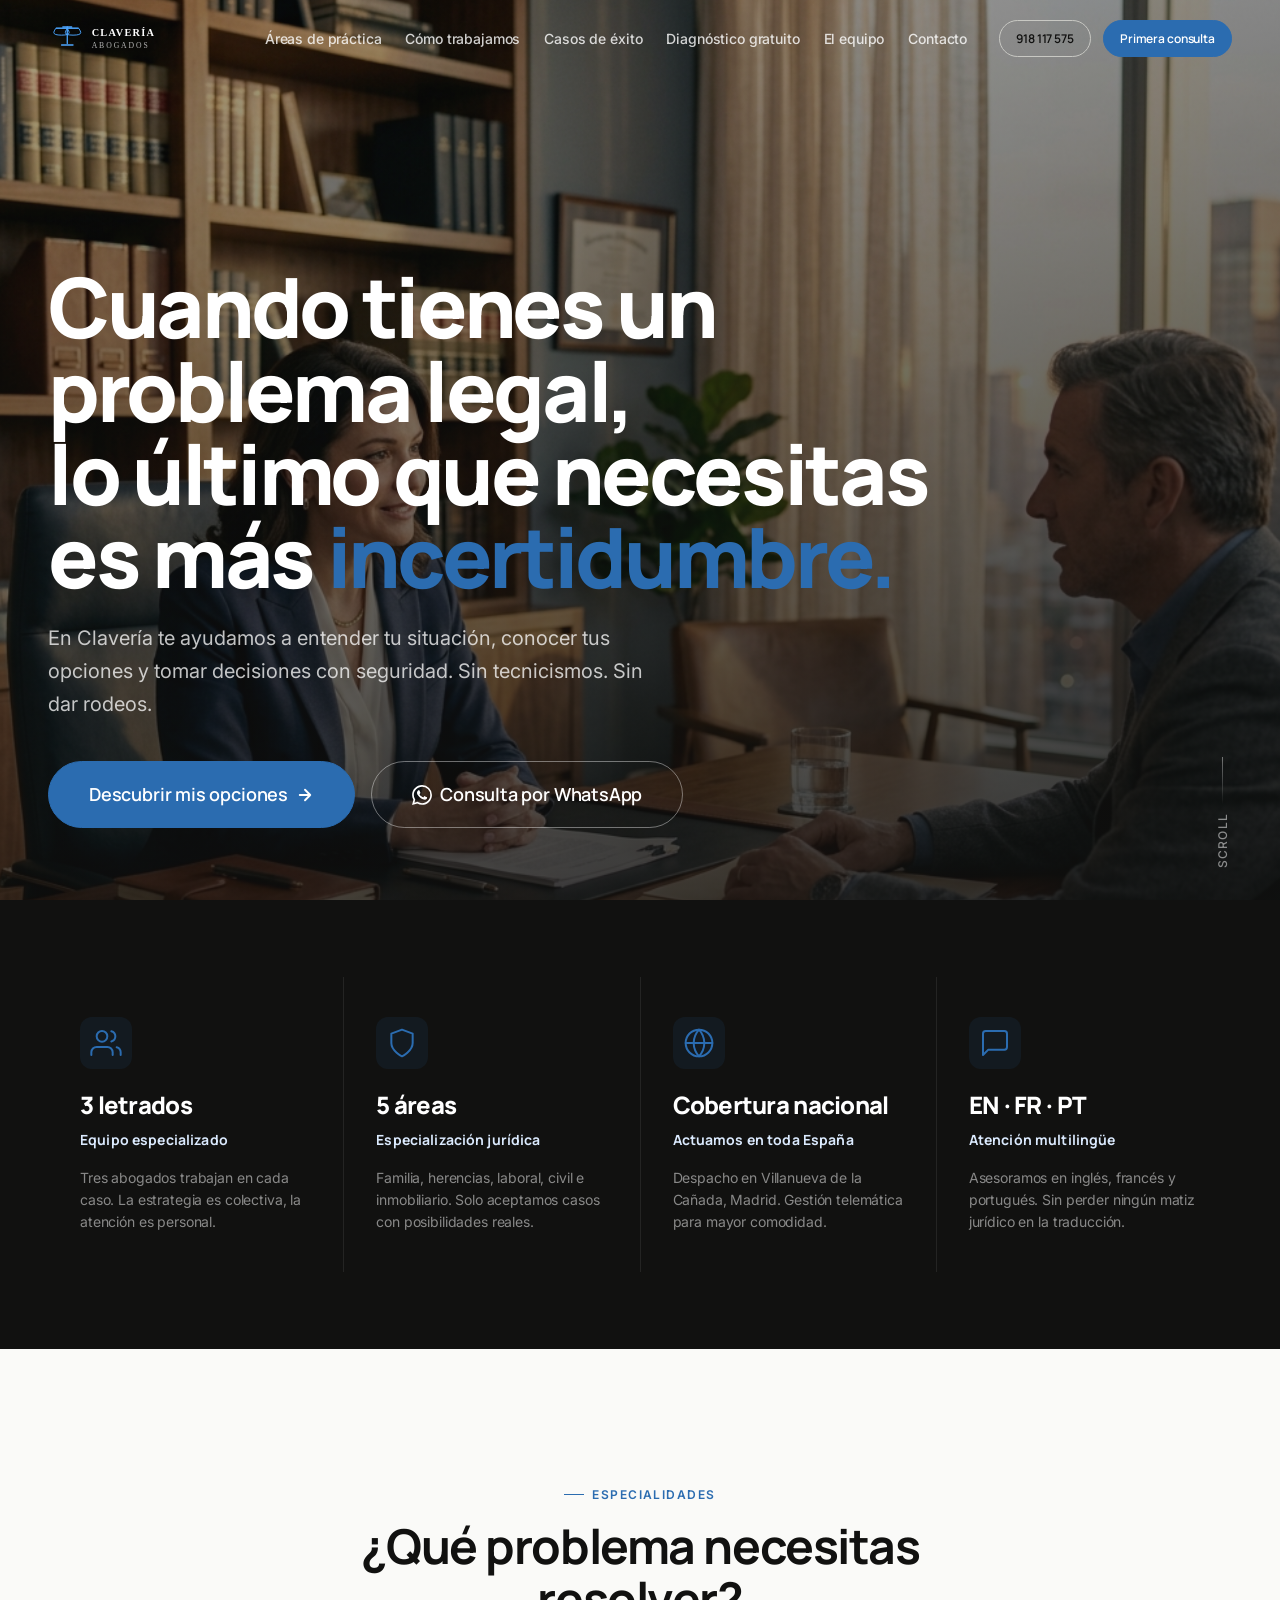
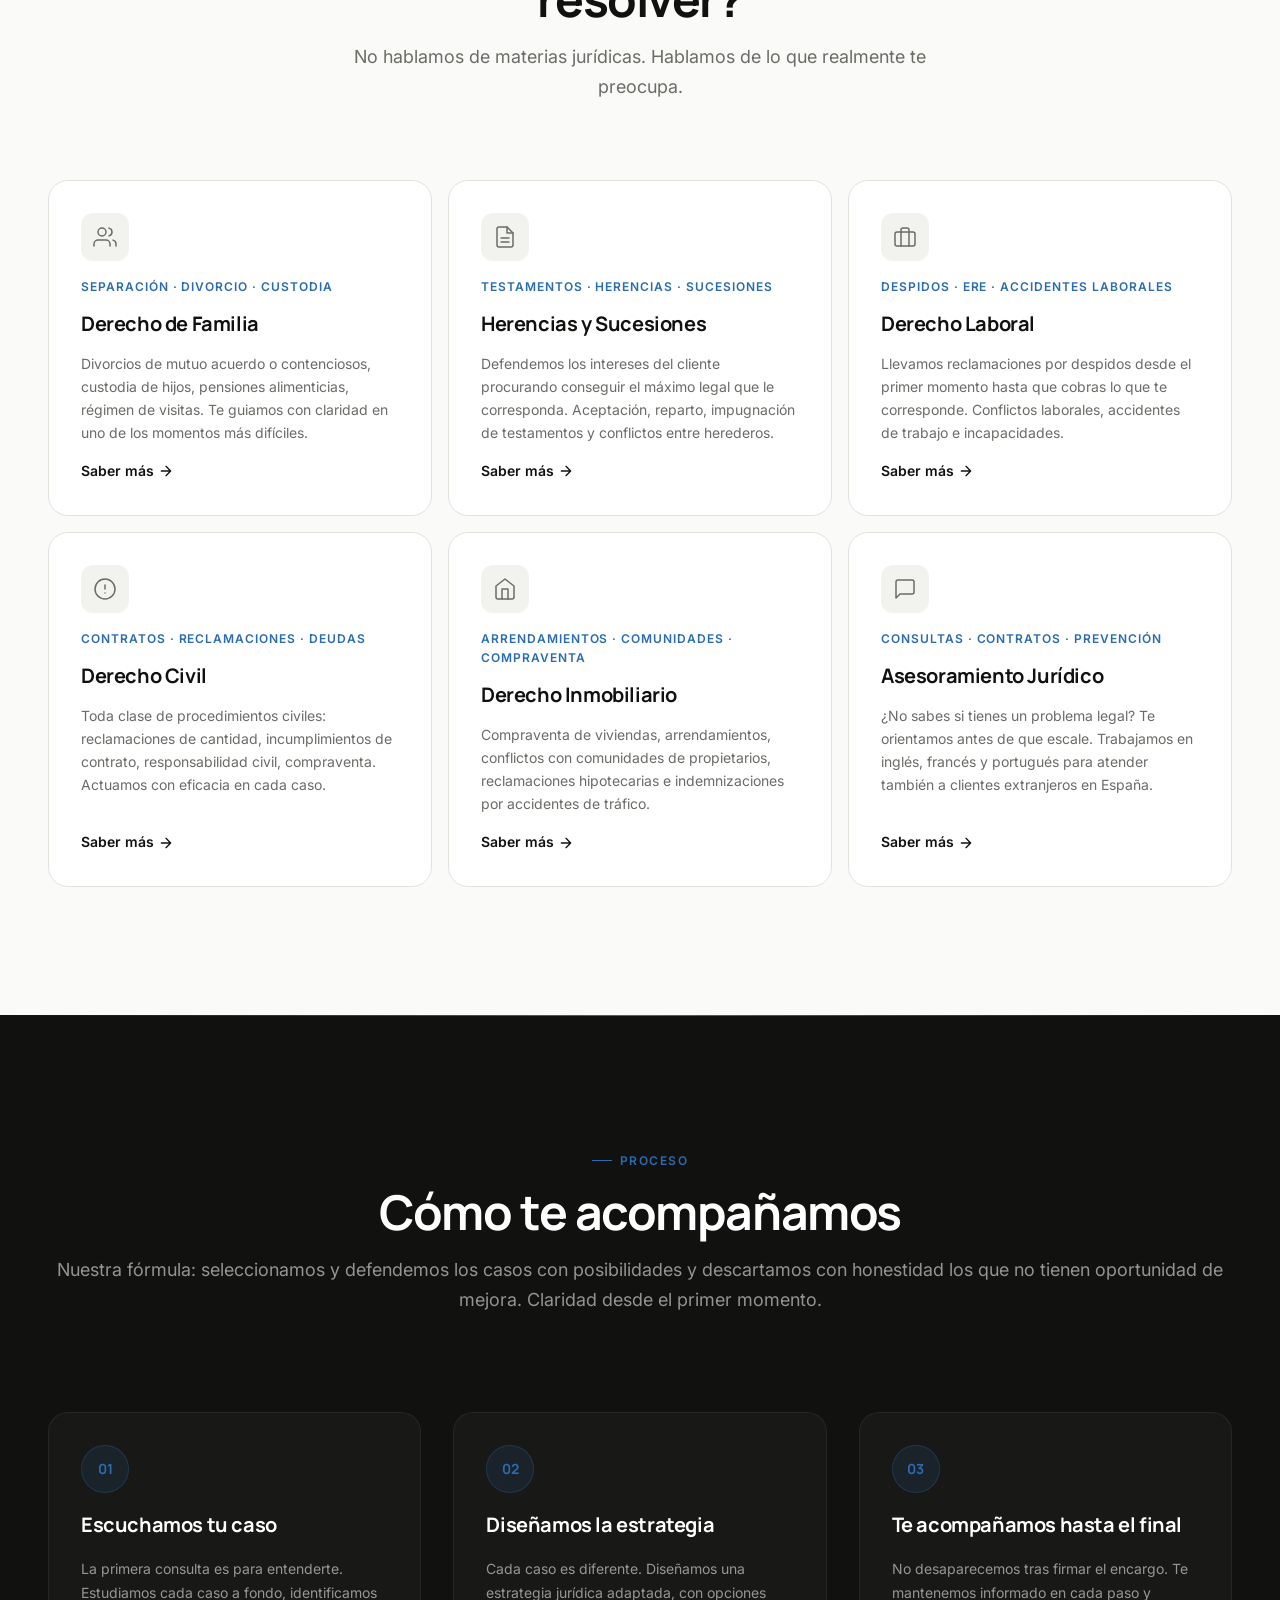
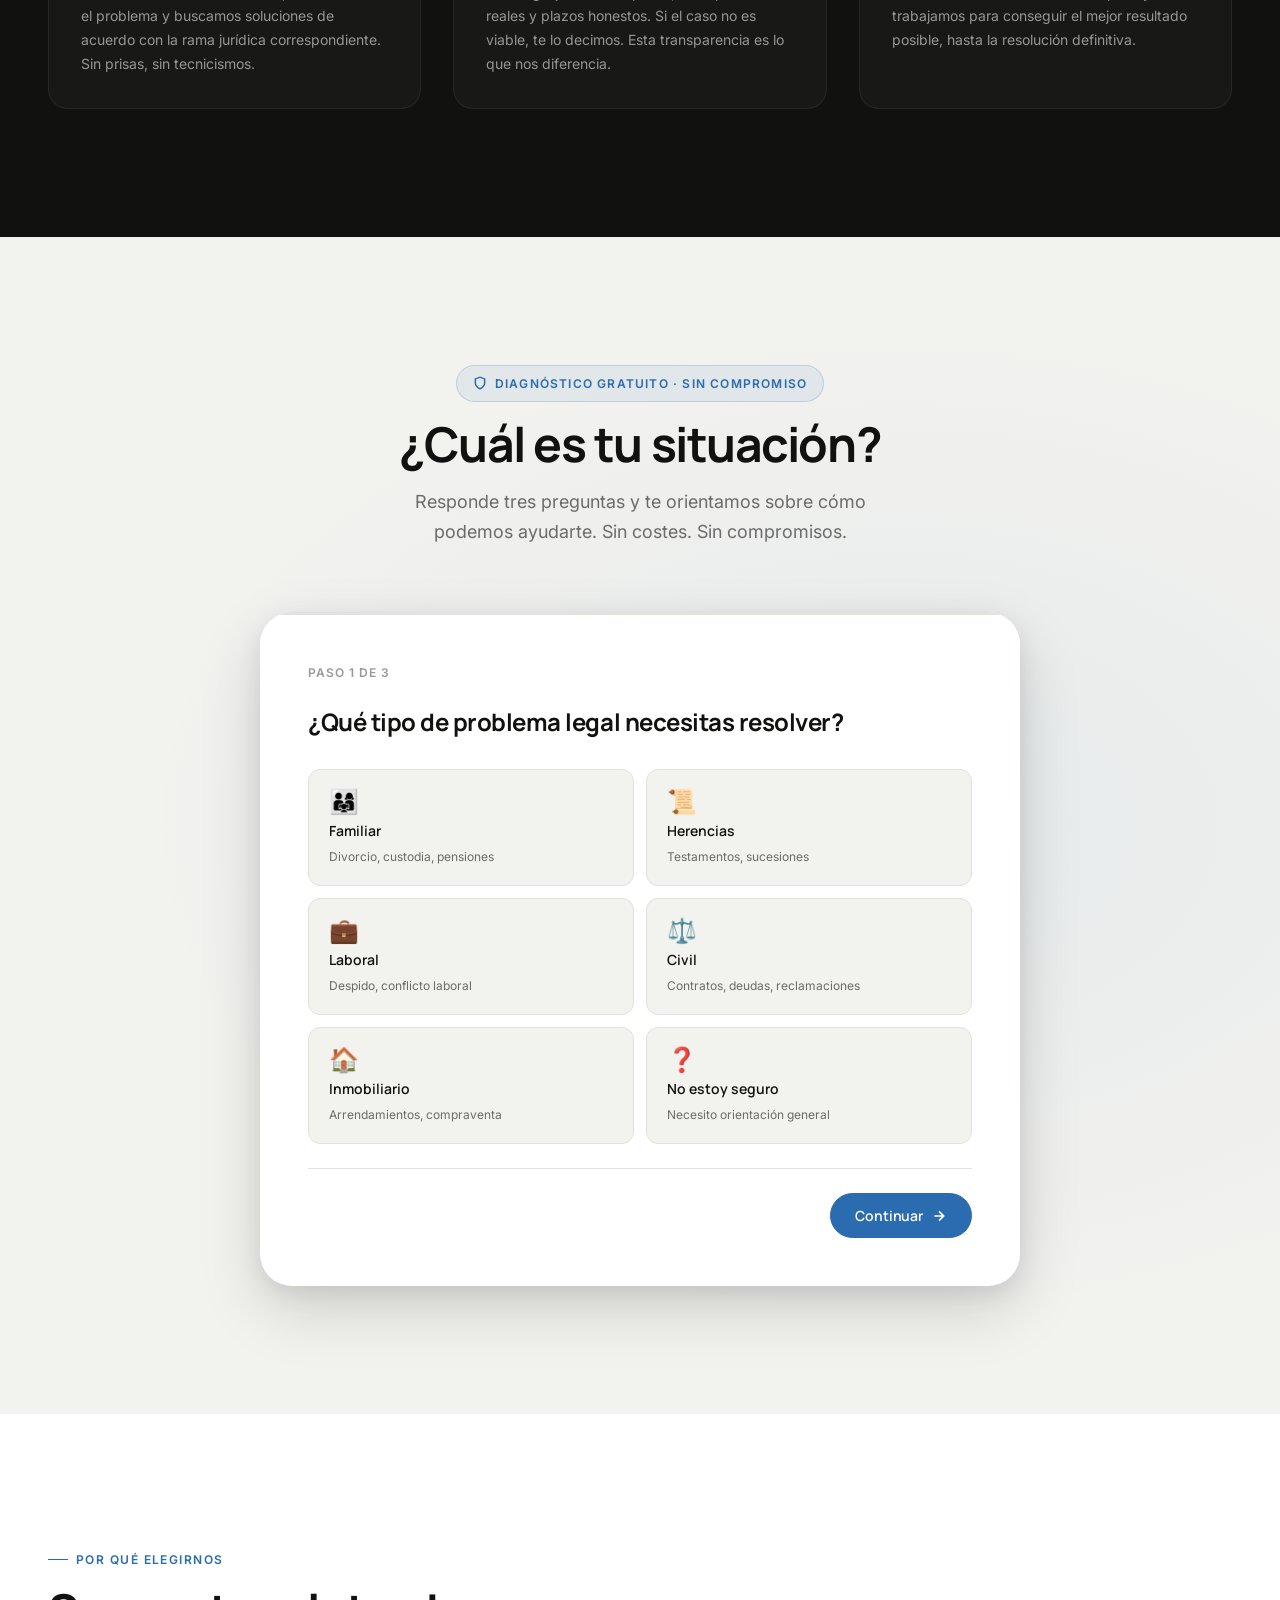
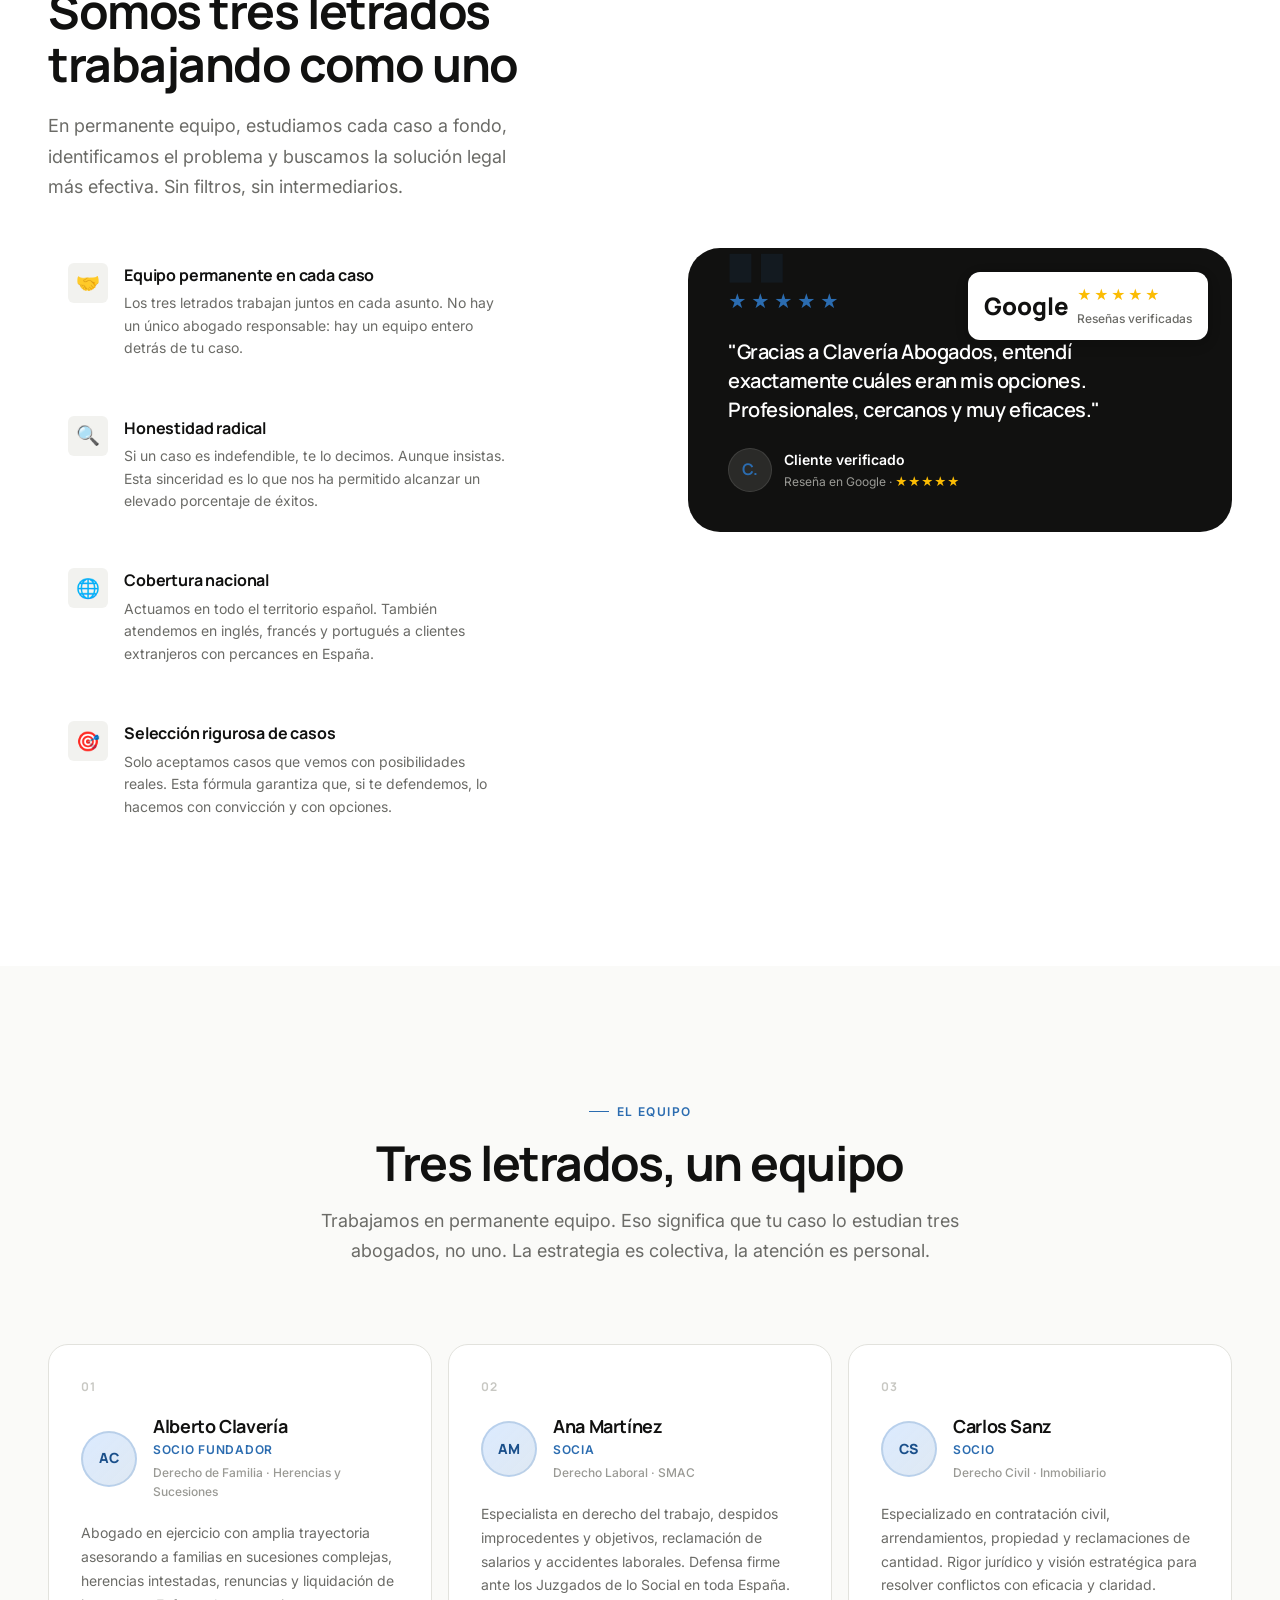
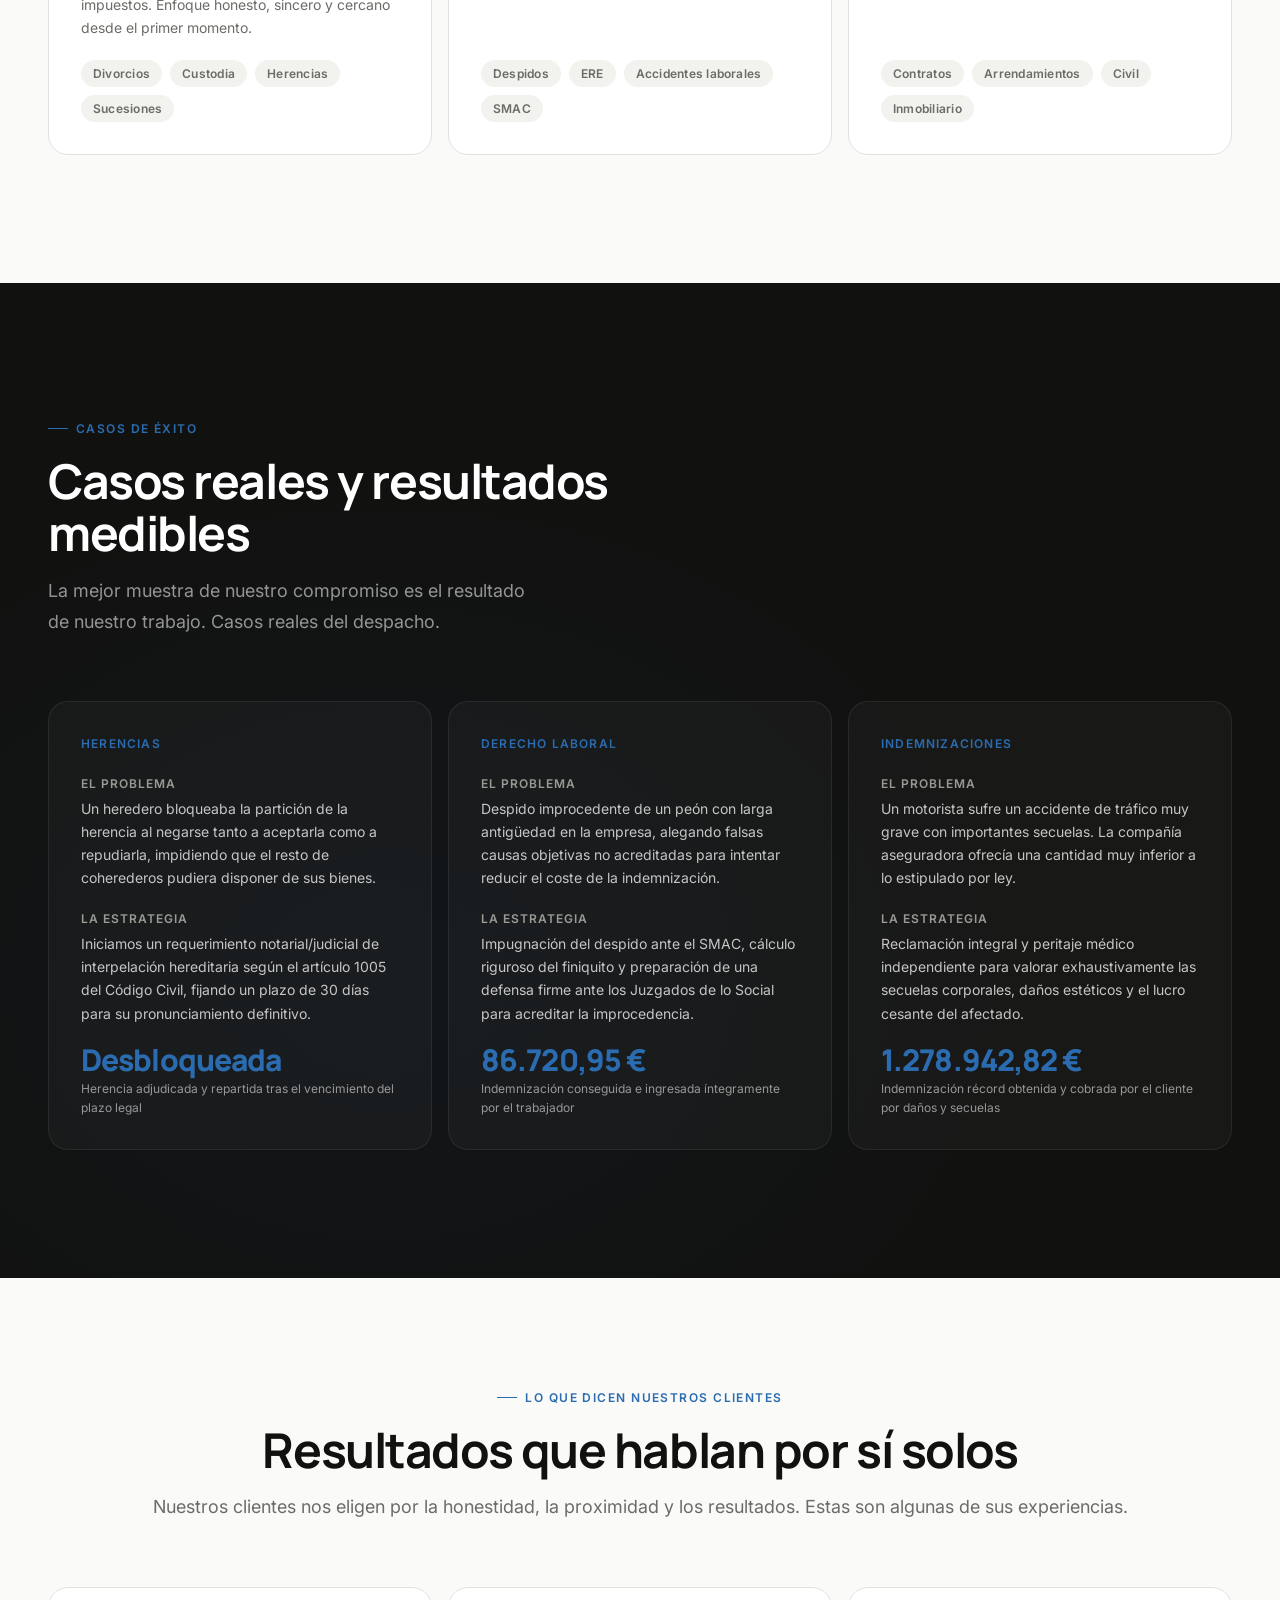
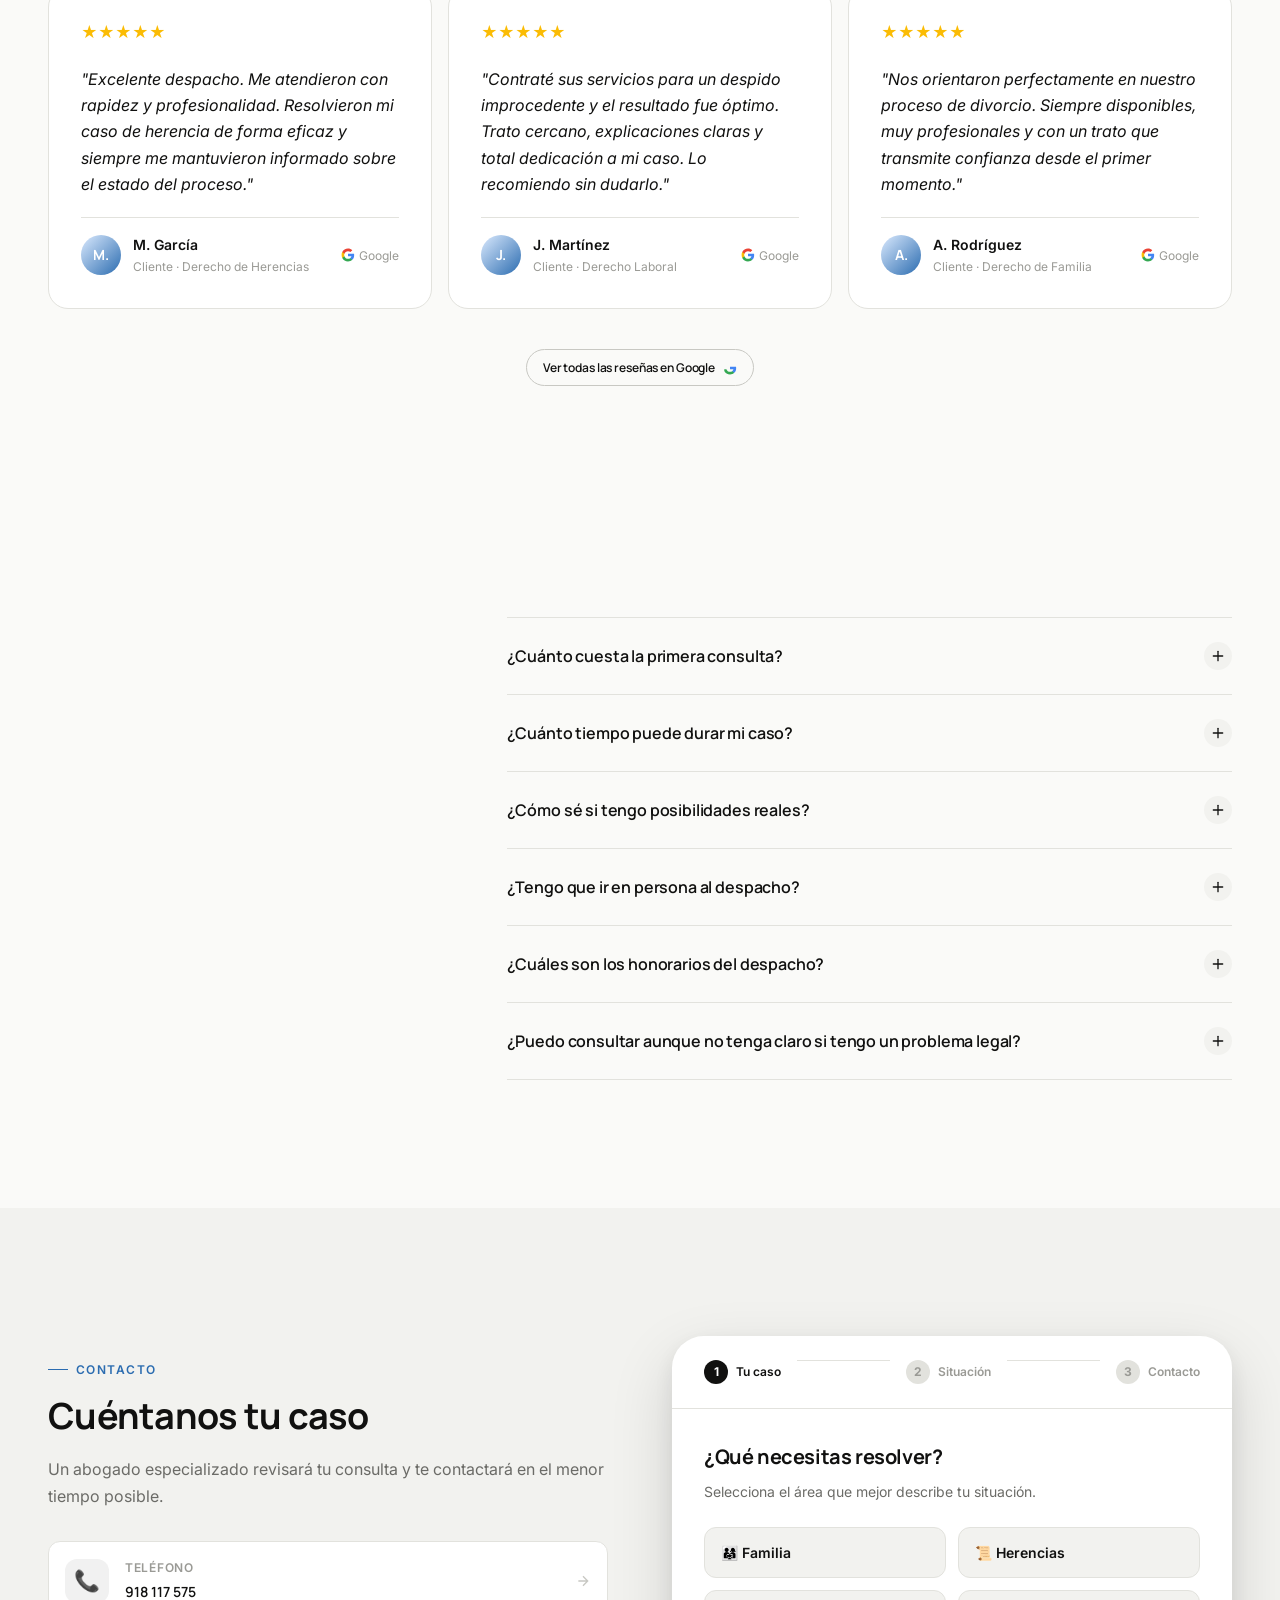
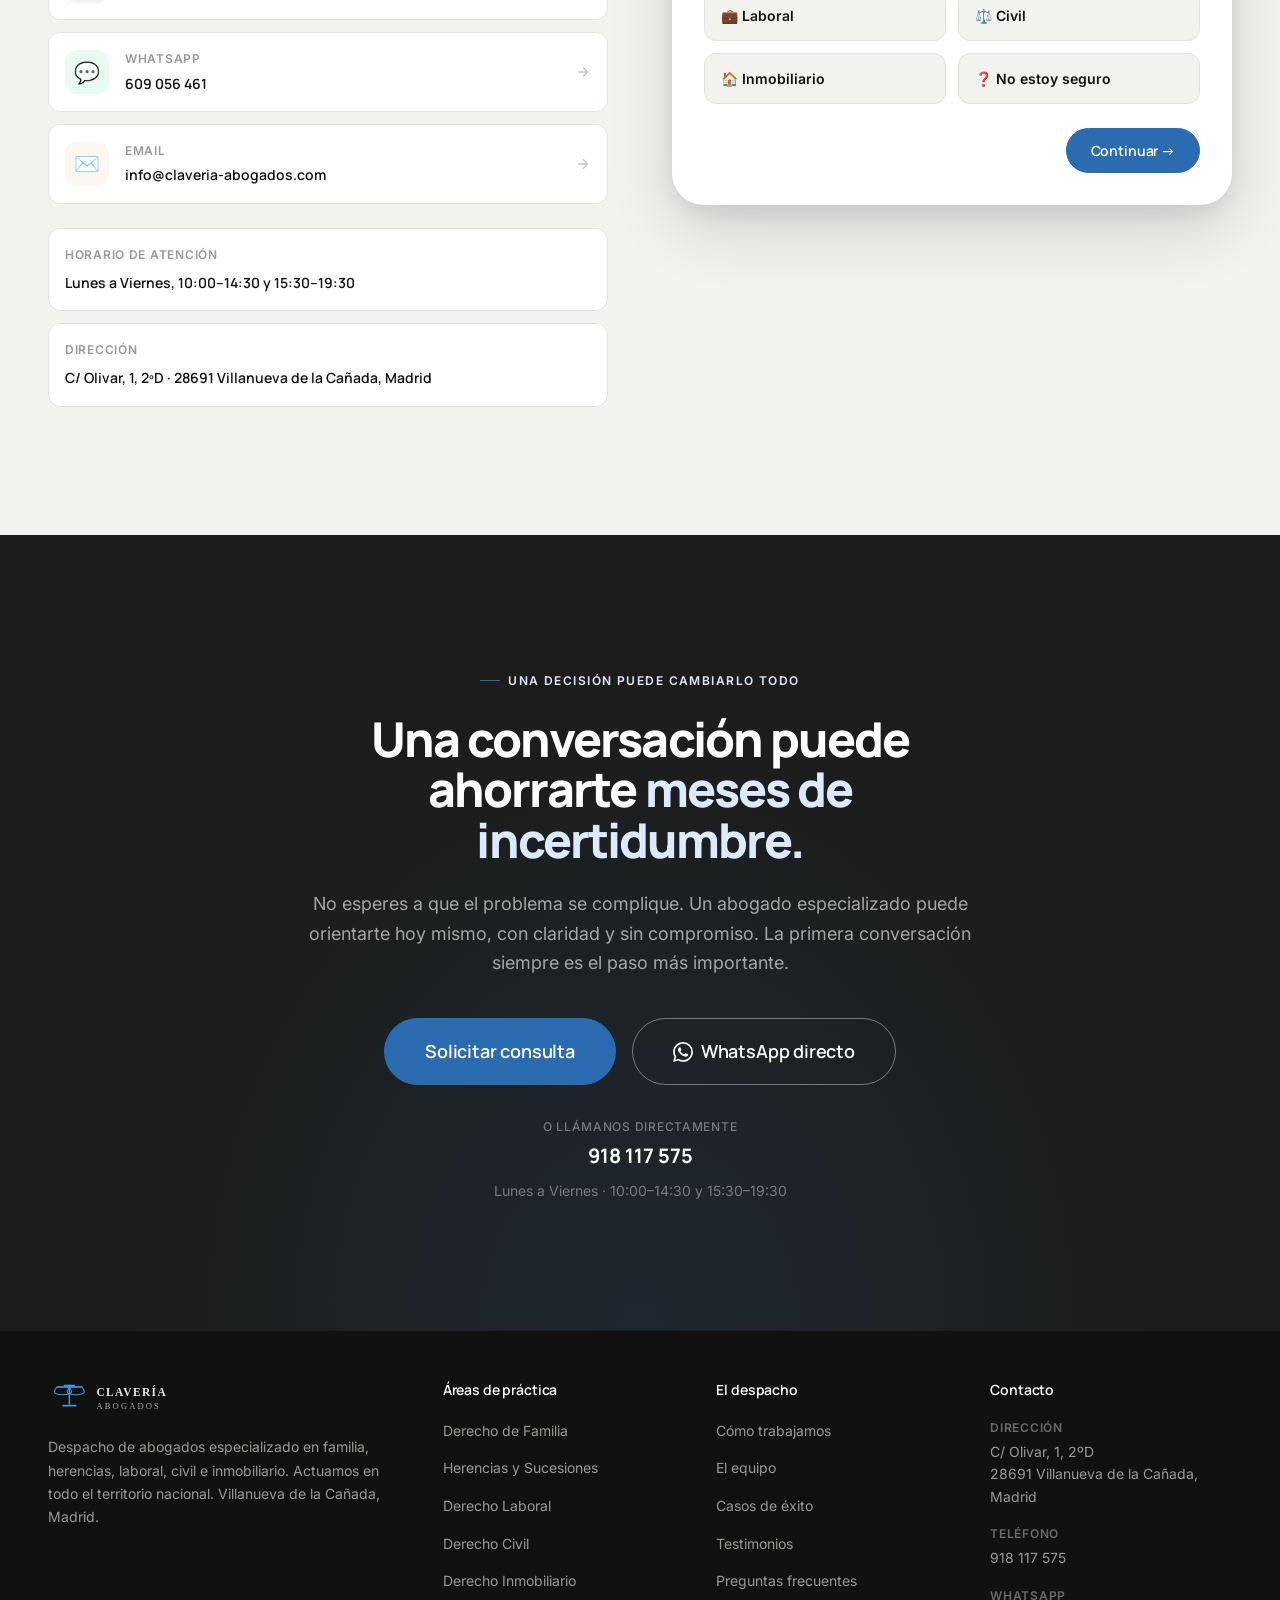
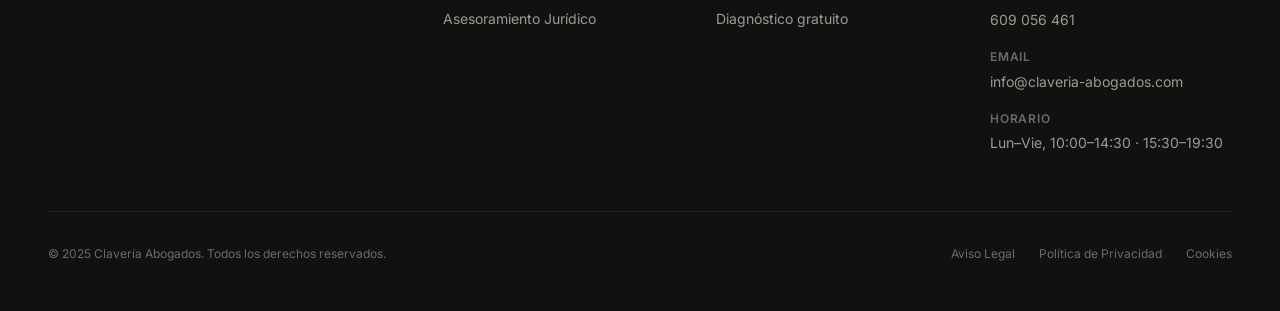
==== index.html @ 5c6c9c01 "Optimize mobile layout and touch experience" ====
<!DOCTYPE html>
<html lang="es">
<head>
  <meta charset="UTF-8">
  <meta name="viewport" content="width=device-width, initial-scale=1.0">
  <meta name="description" content="Clavería Abogados — Despacho especializado en familia, herencias, laboral, civil e inmobiliario. Villanueva de la Cañada, Madrid. Llámanos: 918 117 575.">
  <meta name="robots" content="index, follow">
  <meta property="og:title" content="Clavería Abogados — Claridad jurídica cuando más la necesitas">
  <meta property="og:description" content="Especialistas en derecho de familia, herencias, laboral, civil e inmobiliario. Te acompañamos desde el primer día hasta la resolución.">
  <meta property="og:type" content="website">
  <meta property="og:url" content="https://claveria-abogados.com/">
  <title>Clavería Abogados — Claridad jurídica cuando más la necesitas</title>
  <link rel="stylesheet" href="css/styles.css?v=7">
  <link rel="preconnect" href="https://fonts.googleapis.com">
  <link rel="preconnect" href="https://fonts.gstatic.com" crossorigin>
</head>
<body>

  <!-- ============================================================
       HEADER
  ============================================================ -->
  <header class="header hero-mode" id="header">
    <div class="container">
      <div class="header__inner">

        <!-- Logo real -->
        <a href="#" class="header__logo" aria-label="Clavería Abogados — Inicio">
          <img src="assets/logo-header-white.svg"
               alt="Clavería Abogados"
               class="header__logo-img header__logo-img--white"
               width="200" height="48">
          <img src="assets/logo-header-dark.svg"
               alt="Clavería Abogados"
               class="header__logo-img header__logo-img--dark"
               width="200" height="48">
        </a>

        <!-- Navigation -->
        <nav class="header__nav" aria-label="Navegación principal">
          <ul class="nav__links">
            <li><a href="#areas" class="nav__link">Áreas de práctica</a></li>
            <li><a href="#proceso" class="nav__link">Cómo trabajamos</a></li>
            <li><a href="#casos" class="nav__link">Casos de éxito</a></li>
            <li><a href="#diagnostico" class="nav__link">Diagnóstico gratuito</a></li>
            <li><a href="#equipo" class="nav__link">El equipo</a></li>
            <li><a href="#contacto" class="nav__link">Contacto</a></li>
          </ul>
          <div class="header__cta">
            <a href="tel:918117575" class="btn btn--outline btn--sm" id="nav-cta-outline">918 117 575</a>
            <a href="#contacto" class="btn btn--primary btn--sm" id="nav-cta-primary">Primera consulta</a>
          </div>
          <button class="nav-toggle" id="navToggle" aria-label="Abrir menú">
            <span></span><span></span><span></span>
          </button>
        </nav>
      </div>
    </div>
  </header>

  <!-- Mobile menu -->
  <div class="mobile-menu" id="mobileMenu" aria-hidden="true">
    <div class="mobile-menu__wrapper">
      <div class="mobile-menu__header">
        <a href="#" class="header__logo" aria-label="Clavería Abogados">
          <img src="assets/logo-header-dark.svg" alt="Clavería Abogados" class="header__logo-img" width="180" height="48">
        </a>
        <button class="mobile-menu__close" id="mobileMenuClose" aria-label="Cerrar menú">
          <svg width="20" height="20" viewBox="0 0 24 24" fill="none" stroke="currentColor" stroke-width="2">
            <path d="M18 6L6 18M6 6l12 12"/>
          </svg>
        </button>
      </div>
      <nav class="mobile-menu__nav" aria-label="Menú móvil">
        <a href="#areas" class="mobile-menu__link">Áreas de práctica</a>
        <a href="#proceso" class="mobile-menu__link">Cómo trabajamos</a>
        <a href="#casos" class="mobile-menu__link">Casos de éxito</a>
        <a href="#diagnostico" class="mobile-menu__link">Diagnóstico gratuito</a>
        <a href="#equipo" class="mobile-menu__link">El equipo</a>
        <a href="#testimonios" class="mobile-menu__link">Testimonios</a>
        <a href="#contacto" class="mobile-menu__link">Contacto</a>
      </nav>
      <div class="mobile-menu__footer">
        <a href="#contacto" class="btn btn--primary btn--lg">Solicitar primera consulta</a>
        <a href="https://wa.me/34609056461" class="btn btn--whatsapp btn--lg" target="_blank" rel="noopener noreferrer">
          <svg width="20" height="20" viewBox="0 0 24 24" fill="currentColor"><path d="M17.472 14.382c-.297-.149-1.758-.867-2.03-.967-.273-.099-.471-.148-.67.15-.197.297-.767.966-.94 1.164-.173.199-.347.223-.644.075-.297-.15-1.255-.463-2.39-1.475-.883-.788-1.48-1.761-1.653-2.059-.173-.297-.018-.458.13-.606.134-.133.298-.347.446-.52.149-.174.198-.298.298-.497.099-.198.05-.371-.025-.52-.075-.149-.669-1.612-.916-2.207-.242-.579-.487-.5-.669-.51-.173-.008-.371-.01-.57-.01-.198 0-.52.074-.792.372-.272.297-1.04 1.016-1.04 2.479 0 1.462 1.065 2.875 1.213 3.074.149.198 2.096 3.2 5.077 4.487.709.306 1.262.489 1.694.625.712.227 1.36.195 1.871.118.571-.085 1.758-.719 2.006-1.413.248-.694.248-1.289.173-1.413-.074-.124-.272-.198-.57-.347m-5.421 7.403h-.004a9.87 9.87 0 01-5.031-1.378l-.361-.214-3.741.982.998-3.648-.235-.374a9.86 9.86 0 01-1.51-5.26c.001-5.45 4.436-9.884 9.888-9.884 2.64 0 5.122 1.03 6.988 2.898a9.825 9.825 0 012.893 6.994c-.003 5.45-4.437 9.884-9.885 9.884m8.413-18.297A11.815 11.815 0 0012.05 0C5.495 0 .16 5.335.157 11.892c0 2.096.547 4.142 1.588 5.945L.057 24l6.305-1.654a11.882 11.882 0 005.683 1.448h.005c6.554 0 11.89-5.335 11.893-11.893a11.821 11.821 0 00-3.48-8.413z"/></svg>
          WhatsApp
        </a>
      </div>
    </div>
  </div>

  <main>

    <!-- ============================================================
         S1 — HERO
    ============================================================ -->
    <section class="hero" id="hero">
      <div class="hero__bg">
        <img src="assets/hero.png"
             alt="Conversación de asesoramiento jurídico en despacho moderno"
             class="hero__image"
             id="heroImage"
             loading="eager"
             fetchpriority="high">
        <div class="hero__overlay"></div>
      </div>

      <div class="container">
        <div class="hero__content">

          <h1 class="hero__heading">
            Cuando tienes un problema legal,<br>
            lo último que necesitas<br>
            es más <em>incertidumbre.</em>
          </h1>

          <p class="hero__subheading">
            En Clavería te ayudamos a entender tu situación, conocer tus opciones
            y tomar decisiones con seguridad. Sin tecnicismos. Sin dar rodeos.
          </p>

          <div class="hero__actions">
            <a href="#diagnostico" class="btn btn--primary btn--xl" id="hero-cta-primary"
               style="background:var(--accent); border-color:var(--accent);">
              Descubrir mis opciones
              <svg width="18" height="18" viewBox="0 0 24 24" fill="none" stroke="currentColor" stroke-width="2.5" stroke-linecap="round" stroke-linejoin="round"><path d="M5 12h14M12 5l7 7-7 7"/></svg>
            </a>
            <a href="https://wa.me/34609056461" class="btn btn--outline-white btn--xl" target="_blank" rel="noopener noreferrer" id="hero-cta-wa">
              <svg width="20" height="20" viewBox="0 0 24 24" fill="currentColor"><path d="M17.472 14.382c-.297-.149-1.758-.867-2.03-.967-.273-.099-.471-.148-.67.15-.197.297-.767.966-.94 1.164-.173.199-.347.223-.644.075-.297-.15-1.255-.463-2.39-1.475-.883-.788-1.48-1.761-1.653-2.059-.173-.297-.018-.458.13-.606.134-.133.298-.347.446-.52.149-.174.198-.298.298-.497.099-.198.05-.371-.025-.52-.075-.149-.669-1.612-.916-2.207-.242-.579-.487-.5-.669-.51-.173-.008-.371-.01-.57-.01-.198 0-.52.074-.792.372-.272.297-1.04 1.016-1.04 2.479 0 1.462 1.065 2.875 1.213 3.074.149.198 2.096 3.2 5.077 4.487.709.306 1.262.489 1.694.625.712.227 1.36.195 1.871.118.571-.085 1.758-.719 2.006-1.413.248-.694.248-1.289.173-1.413-.074-.124-.272-.198-.57-.347m-5.421 7.403h-.004a9.87 9.87 0 01-5.031-1.378l-.361-.214-3.741.982.998-3.648-.235-.374a9.86 9.86 0 01-1.51-5.26c.001-5.45 4.436-9.884 9.888-9.884 2.64 0 5.122 1.03 6.988 2.898a9.825 9.825 0 012.893 6.994c-.003 5.45-4.437 9.884-9.885 9.884m8.413-18.297A11.815 11.815 0 0012.05 0C5.495 0 .16 5.335.157 11.892c0 2.096.547 4.142 1.588 5.945L.057 24l6.305-1.654a11.882 11.882 0 005.683 1.448h.005c6.554 0 11.89-5.335 11.893-11.893a11.821 11.821 0 00-3.48-8.413z"/></svg>
              Consulta por WhatsApp
            </a>
          </div>
        </div>
      </div>

      <div class="hero__scroll" aria-hidden="true">
        <div class="hero__scroll-line"></div>
        <span class="hero__scroll-label">Scroll</span>
      </div>
    </section>

    <!-- ============================================================
         S2 — CONFIANZA INMEDIATA
    ============================================================ -->
    <section class="trust" id="confianza" aria-label="Datos del despacho">
      <div class="container">
        <div class="trust__grid">

          <div class="trust__item fade-up">
            <div class="trust__icon-wrap">
              <svg width="32" height="32" viewBox="0 0 24 24" fill="none" stroke="var(--accent)" stroke-width="1.5" stroke-linecap="round" stroke-linejoin="round"><path d="M17 21v-2a4 4 0 00-4-4H5a4 4 0 00-4 4v2"/><circle cx="9" cy="7" r="4"/><path d="M23 21v-2a4 4 0 00-3-3.87M16 3.13a4 4 0 010 7.75"/></svg>
            </div>
            <div class="trust__stat">3 letrados</div>
            <div class="trust__title">Equipo especializado</div>
            <div class="trust__label">Tres abogados trabajan en cada caso. La estrategia es colectiva, la atención es personal.</div>
          </div>

          <div class="trust__item fade-up stagger-1">
            <div class="trust__icon-wrap">
              <svg width="32" height="32" viewBox="0 0 24 24" fill="none" stroke="var(--accent)" stroke-width="1.5" stroke-linecap="round" stroke-linejoin="round"><path d="M12 22s8-4 8-10V5l-8-3-8 3v7c0 6 8 10 8 10z"/></svg>
            </div>
            <div class="trust__stat">5 áreas</div>
            <div class="trust__title">Especialización jurídica</div>
            <div class="trust__label">Familia, herencias, laboral, civil e inmobiliario. Solo aceptamos casos con posibilidades reales.</div>
          </div>

          <div class="trust__item fade-up stagger-2">
            <div class="trust__icon-wrap">
              <svg width="32" height="32" viewBox="0 0 24 24" fill="none" stroke="var(--accent)" stroke-width="1.5" stroke-linecap="round" stroke-linejoin="round"><circle cx="12" cy="12" r="10"/><line x1="2" y1="12" x2="22" y2="12"/><path d="M12 2a15.3 15.3 0 014 10 15.3 15.3 0 01-4 10 15.3 15.3 0 01-4-10 15.3 15.3 0 014-10z"/></svg>
            </div>
            <div class="trust__stat">Cobertura nacional</div>
            <div class="trust__title">Actuamos en toda España</div>
            <div class="trust__label">Despacho en Villanueva de la Cañada, Madrid. Gestión telemática para mayor comodidad.</div>
          </div>

          <div class="trust__item fade-up stagger-3">
            <div class="trust__icon-wrap">
              <svg width="32" height="32" viewBox="0 0 24 24" fill="none" stroke="var(--accent)" stroke-width="1.5" stroke-linecap="round" stroke-linejoin="round"><path d="M21 15a2 2 0 01-2 2H7l-4 4V5a2 2 0 012-2h14a2 2 0 012 2z"/></svg>
            </div>
            <div class="trust__stat">EN · FR · PT</div>
            <div class="trust__title">Atención multilingüe</div>
            <div class="trust__label">Asesoramos en inglés, francés y portugués. Sin perder ningún matiz jurídico en la traducción.</div>
          </div>

        </div>
      </div>
    </section>

    <!-- ============================================================
         S3 — ÁREAS DE PRÁCTICA
    ============================================================ -->
    <section class="areas section section--lg" id="areas">
      <div class="container">
        <div class="areas__header fade-up">
          <div class="section-label">Especialidades</div>
          <h2 class="heading-lg">¿Qué problema necesitas resolver?</h2>
          <p class="body-lg" style="margin-top: 1rem;">
            No hablamos de materias jurídicas. Hablamos de lo que realmente te preocupa.
          </p>
        </div>

        <div class="areas__grid">
          <article class="area-card fade-up stagger-1">
            <div class="area-card__icon">
              <svg viewBox="0 0 24 24" fill="none" stroke="currentColor" stroke-width="1.5" stroke-linecap="round" stroke-linejoin="round">
                <path d="M17 21v-2a4 4 0 00-4-4H5a4 4 0 00-4 4v2"/><circle cx="9" cy="7" r="4"/><path d="M23 21v-2a4 4 0 00-3-3.87M16 3.13a4 4 0 010 7.75"/>
              </svg>
            </div>
            <div class="area-card__problem">Separación · Divorcio · Custodia</div>
            <h3 class="area-card__title">Derecho de Familia</h3>
            <p class="area-card__desc">
              Divorcios de mutuo acuerdo o contenciosos, custodia de hijos, pensiones alimenticias, régimen de visitas. Te guiamos con claridad en uno de los momentos más difíciles.
            </p>
            <span class="area-card__link">
              Saber más
              <svg viewBox="0 0 24 24" fill="none" stroke="currentColor" stroke-width="2" stroke-linecap="round" stroke-linejoin="round"><path d="M5 12h14M12 5l7 7-7 7"/></svg>
            </span>
          </article>

          <article class="area-card fade-up stagger-2">
            <div class="area-card__icon">
              <svg viewBox="0 0 24 24" fill="none" stroke="currentColor" stroke-width="1.5" stroke-linecap="round" stroke-linejoin="round">
                <path d="M14 2H6a2 2 0 00-2 2v16a2 2 0 002 2h12a2 2 0 002-2V8z"/><polyline points="14 2 14 8 20 8"/><line x1="16" y1="13" x2="8" y2="13"/><line x1="16" y1="17" x2="8" y2="17"/>
              </svg>
            </div>
            <div class="area-card__problem">Testamentos · Herencias · Sucesiones</div>
            <h3 class="area-card__title">Herencias y Sucesiones</h3>
            <p class="area-card__desc">
              Defendemos los intereses del cliente procurando conseguir el máximo legal que le corresponda. Aceptación, reparto, impugnación de testamentos y conflictos entre herederos.
            </p>
            <span class="area-card__link">
              Saber más
              <svg viewBox="0 0 24 24" fill="none" stroke="currentColor" stroke-width="2" stroke-linecap="round" stroke-linejoin="round"><path d="M5 12h14M12 5l7 7-7 7"/></svg>
            </span>
          </article>

          <article class="area-card fade-up stagger-3">
            <div class="area-card__icon">
              <svg viewBox="0 0 24 24" fill="none" stroke="currentColor" stroke-width="1.5" stroke-linecap="round" stroke-linejoin="round">
                <rect x="2" y="7" width="20" height="14" rx="2" ry="2"/><path d="M16 21V5a2 2 0 00-2-2h-4a2 2 0 00-2 2v16"/>
              </svg>
            </div>
            <div class="area-card__problem">Despidos · ERE · Accidentes laborales</div>
            <h3 class="area-card__title">Derecho Laboral</h3>
            <p class="area-card__desc">
              Llevamos reclamaciones por despidos desde el primer momento hasta que cobras lo que te corresponde. Conflictos laborales, accidentes de trabajo e incapacidades.
            </p>
            <span class="area-card__link">
              Saber más
              <svg viewBox="0 0 24 24" fill="none" stroke="currentColor" stroke-width="2" stroke-linecap="round" stroke-linejoin="round"><path d="M5 12h14M12 5l7 7-7 7"/></svg>
            </span>
          </article>

          <article class="area-card fade-up stagger-4">
            <div class="area-card__icon">
              <svg viewBox="0 0 24 24" fill="none" stroke="currentColor" stroke-width="1.5" stroke-linecap="round" stroke-linejoin="round">
                <circle cx="12" cy="12" r="10"/><line x1="12" y1="8" x2="12" y2="12"/><line x1="12" y1="16" x2="12.01" y2="16"/>
              </svg>
            </div>
            <div class="area-card__problem">Contratos · Reclamaciones · Deudas</div>
            <h3 class="area-card__title">Derecho Civil</h3>
            <p class="area-card__desc">
              Toda clase de procedimientos civiles: reclamaciones de cantidad, incumplimientos de contrato, responsabilidad civil, compraventa. Actuamos con eficacia en cada caso.
            </p>
            <span class="area-card__link">
              Saber más
              <svg viewBox="0 0 24 24" fill="none" stroke="currentColor" stroke-width="2" stroke-linecap="round" stroke-linejoin="round"><path d="M5 12h14M12 5l7 7-7 7"/></svg>
            </span>
          </article>

          <article class="area-card fade-up stagger-5">
            <div class="area-card__icon">
              <svg viewBox="0 0 24 24" fill="none" stroke="currentColor" stroke-width="1.5" stroke-linecap="round" stroke-linejoin="round">
                <path d="M3 9l9-7 9 7v11a2 2 0 01-2 2H5a2 2 0 01-2-2z"/><polyline points="9 22 9 12 15 12 15 22"/>
              </svg>
            </div>
            <div class="area-card__problem">Arrendamientos · Comunidades · Compraventa</div>
            <h3 class="area-card__title">Derecho Inmobiliario</h3>
            <p class="area-card__desc">
              Compraventa de viviendas, arrendamientos, conflictos con comunidades de propietarios, reclamaciones hipotecarias e indemnizaciones por accidentes de tráfico.
            </p>
            <span class="area-card__link">
              Saber más
              <svg viewBox="0 0 24 24" fill="none" stroke="currentColor" stroke-width="2" stroke-linecap="round" stroke-linejoin="round"><path d="M5 12h14M12 5l7 7-7 7"/></svg>
            </span>
          </article>

          <article class="area-card fade-up stagger-6">
            <div class="area-card__icon">
              <svg viewBox="0 0 24 24" fill="none" stroke="currentColor" stroke-width="1.5" stroke-linecap="round" stroke-linejoin="round">
                <path d="M21 15a2 2 0 01-2 2H7l-4 4V5a2 2 0 012-2h14a2 2 0 012 2z"/>
              </svg>
            </div>
            <div class="area-card__problem">Consultas · Contratos · Prevención</div>
            <h3 class="area-card__title">Asesoramiento Jurídico</h3>
            <p class="area-card__desc">
              ¿No sabes si tienes un problema legal? Te orientamos antes de que escale. Trabajamos en inglés, francés y portugués para atender también a clientes extranjeros en España.
            </p>
            <span class="area-card__link">
              Saber más
              <svg viewBox="0 0 24 24" fill="none" stroke="currentColor" stroke-width="2" stroke-linecap="round" stroke-linejoin="round"><path d="M5 12h14M12 5l7 7-7 7"/></svg>
            </span>
          </article>
        </div>
      </div>
    </section>

    <!-- ============================================================
         S4 — CÓMO TRABAJAMOS
    ============================================================ -->
    <section class="process section section--lg" id="proceso">
      <div class="container">
        <div class="process__header fade-up">
          <div class="section-label">
            Proceso
          </div>
          <h2 class="heading-lg">Cómo te acompañamos</h2>
          <p class="body-lg" style="margin-top: 1rem;">
            Nuestra fórmula: seleccionamos y defendemos los casos con posibilidades y descartamos con honestidad los que no tienen oportunidad de mejora. Claridad desde el primer momento.
          </p>
        </div>

        <div class="process__steps">
          <div class="process-step fade-up stagger-1">
            <div class="process-step__number">01</div>
            <h3 class="process-step__title">Escuchamos tu caso</h3>
            <p class="process-step__desc">
              La primera consulta es para entenderte. Estudiamos cada caso a fondo, identificamos el problema y buscamos soluciones de acuerdo con la rama jurídica correspondiente. Sin prisas, sin tecnicismos.
            </p>
          </div>
          <div class="process-step fade-up stagger-2">
            <div class="process-step__number">02</div>
            <h3 class="process-step__title">Diseñamos la estrategia</h3>
            <p class="process-step__desc">
              Cada caso es diferente. Diseñamos una estrategia jurídica adaptada, con opciones reales y plazos honestos. Si el caso no es viable, te lo decimos. Esta transparencia es lo que nos diferencia.
            </p>
          </div>
          <div class="process-step fade-up stagger-3">
            <div class="process-step__number">03</div>
            <h3 class="process-step__title">Te acompañamos hasta el final</h3>
            <p class="process-step__desc">
              No desaparecemos tras firmar el encargo. Te mantenemos informado en cada paso y trabajamos para conseguir el mejor resultado posible, hasta la resolución definitiva.
            </p>
          </div>
        </div>
      </div>
    </section>

    <!-- ============================================================
         S5 — DIAGNÓSTICO JURÍDICO INTERACTIVO
    ============================================================ -->
    <section class="diagnostic section section--lg" id="diagnostico">
      <div class="container">
        <div class="diagnostic__header fade-up">
          <div class="diagnostic__badge">
            <svg width="14" height="14" viewBox="0 0 24 24" fill="none" stroke="currentColor" stroke-width="2.5"><path d="M12 22s8-4 8-10V5l-8-3-8 3v7c0 6 8 10 8 10z"/></svg>
            Diagnóstico gratuito · Sin compromiso
          </div>
          <h2 class="heading-lg">¿Cuál es tu situación?</h2>
          <p class="body-lg" style="margin-top:1rem; max-width:520px; margin-inline:auto;">
            Responde tres preguntas y te orientamos sobre cómo podemos ayudarte. Sin costes. Sin compromisos.
          </p>
        </div>

        <div class="diagnostic__wrapper">
          <div class="diagnostic__card fade-up stagger-1">
            <div class="diagnostic__progress-bar">
              <div class="diagnostic__progress-fill" id="diagProgress"></div>
            </div>

            <div class="diagnostic__body">

              <!-- Step 1 -->
              <div class="diagnostic__step active" id="diag-step-1">
                <div class="diagnostic__step-meta">
                  <span class="diagnostic__step-counter">Paso 1 de 3</span>
                </div>
                <p class="diagnostic__step-q">¿Qué tipo de problema legal necesitas resolver?</p>
                <div class="diagnostic__options" id="diag-opts-1">
                  <button class="diagnostic__option" data-value="familia" onclick="selectDiagOption(this, 1)">
                    <span class="diagnostic__option-icon">👨‍👩‍👧</span>
                    <span class="diagnostic__option-label">Familiar</span>
                    <span class="diagnostic__option-sub">Divorcio, custodia, pensiones</span>
                  </button>
                  <button class="diagnostic__option" data-value="herencias" onclick="selectDiagOption(this, 1)">
                    <span class="diagnostic__option-icon">📜</span>
                    <span class="diagnostic__option-label">Herencias</span>
                    <span class="diagnostic__option-sub">Testamentos, sucesiones</span>
                  </button>
                  <button class="diagnostic__option" data-value="laboral" onclick="selectDiagOption(this, 1)">
                    <span class="diagnostic__option-icon">💼</span>
                    <span class="diagnostic__option-label">Laboral</span>
                    <span class="diagnostic__option-sub">Despido, conflicto laboral</span>
                  </button>
                  <button class="diagnostic__option" data-value="civil" onclick="selectDiagOption(this, 1)">
                    <span class="diagnostic__option-icon">⚖️</span>
                    <span class="diagnostic__option-label">Civil</span>
                    <span class="diagnostic__option-sub">Contratos, deudas, reclamaciones</span>
                  </button>
                  <button class="diagnostic__option" data-value="inmobiliario" onclick="selectDiagOption(this, 1)">
                    <span class="diagnostic__option-icon">🏠</span>
                    <span class="diagnostic__option-label">Inmobiliario</span>
                    <span class="diagnostic__option-sub">Arrendamientos, compraventa</span>
                  </button>
                  <button class="diagnostic__option" data-value="otro" onclick="selectDiagOption(this, 1)">
                    <span class="diagnostic__option-icon">❓</span>
                    <span class="diagnostic__option-label">No estoy seguro</span>
                    <span class="diagnostic__option-sub">Necesito orientación general</span>
                  </button>
                </div>
                <div class="diagnostic__footer">
                  <span></span>
                  <button class="btn btn--primary" id="diag-next-1" onclick="nextDiagStep(2)" disabled>
                    Continuar
                    <svg width="16" height="16" viewBox="0 0 24 24" fill="none" stroke="currentColor" stroke-width="2.5"><path d="M5 12h14M12 5l7 7-7 7"/></svg>
                  </button>
                </div>
              </div>

              <!-- Step 2 -->
              <div class="diagnostic__step" id="diag-step-2">
                <div class="diagnostic__step-meta">
                  <span class="diagnostic__step-counter">Paso 2 de 3</span>
                </div>
                <p class="diagnostic__step-q">¿Necesitas ayuda con urgencia?</p>
                <div class="diagnostic__options">
                  <button class="diagnostic__option" data-value="urgente" onclick="selectDiagOption(this, 2)">
                    <span class="diagnostic__option-icon">🔴</span>
                    <span class="diagnostic__option-label">Sí, es urgente</span>
                    <span class="diagnostic__option-sub">Hay plazos o presiones inmediatas</span>
                  </button>
                  <button class="diagnostic__option" data-value="no-urgente" onclick="selectDiagOption(this, 2)">
                    <span class="diagnostic__option-icon">🟢</span>
                    <span class="diagnostic__option-label">No, puedo tomarlo con calma</span>
                    <span class="diagnostic__option-sub">Quiero explorar mis opciones</span>
                  </button>
                </div>
                <div class="diagnostic__footer">
                  <button class="btn btn--ghost" onclick="prevDiagStep(1)">← Volver</button>
                  <button class="btn btn--primary" id="diag-next-2" onclick="nextDiagStep(3)" disabled>
                    Continuar
                    <svg width="16" height="16" viewBox="0 0 24 24" fill="none" stroke="currentColor" stroke-width="2.5"><path d="M5 12h14M12 5l7 7-7 7"/></svg>
                  </button>
                </div>
              </div>

              <!-- Step 3 -->
              <div class="diagnostic__step" id="diag-step-3">
                <div class="diagnostic__step-meta">
                  <span class="diagnostic__step-counter">Paso 3 de 3</span>
                </div>
                <p class="diagnostic__step-q">¿Cuál es tu principal preocupación?</p>
                <div class="diagnostic__options" style="grid-template-columns:repeat(2,1fr);">
                  <button class="diagnostic__option" data-value="coste" onclick="selectDiagOption(this, 3)">
                    <span class="diagnostic__option-icon">💰</span>
                    <span class="diagnostic__option-label">El coste</span>
                    <span class="diagnostic__option-sub">¿Cuánto me va a costar?</span>
                  </button>
                  <button class="diagnostic__option" data-value="tiempo" onclick="selectDiagOption(this, 3)">
                    <span class="diagnostic__option-icon">⏱️</span>
                    <span class="diagnostic__option-label">El tiempo</span>
                    <span class="diagnostic__option-sub">¿Cuánto va a durar?</span>
                  </button>
                  <button class="diagnostic__option" data-value="resultado" onclick="selectDiagOption(this, 3)">
                    <span class="diagnostic__option-icon">🎯</span>
                    <span class="diagnostic__option-label">El resultado</span>
                    <span class="diagnostic__option-sub">¿Tengo opciones reales?</span>
                  </button>
                  <button class="diagnostic__option" data-value="informacion" onclick="selectDiagOption(this, 3)">
                    <span class="diagnostic__option-icon">💡</span>
                    <span class="diagnostic__option-label">La información</span>
                    <span class="diagnostic__option-sub">No sé por dónde empezar</span>
                  </button>
                </div>
                <div class="diagnostic__footer">
                  <button class="btn btn--ghost" onclick="prevDiagStep(2)">← Volver</button>
                  <button class="btn btn--primary btn--lg" id="diag-next-3" onclick="showDiagResult()" disabled>
                    Ver mi diagnóstico
                    <svg width="16" height="16" viewBox="0 0 24 24" fill="none" stroke="currentColor" stroke-width="2.5"><path d="M5 12h14M12 5l7 7-7 7"/></svg>
                  </button>
                </div>
              </div>

              <!-- Result -->
              <div class="diagnostic__step" id="diag-result">
                <div class="diagnostic__result">
                  <div class="diagnostic__result-icon">✓</div>
                  <h3 class="diagnostic__result-title" id="diag-result-title">Tu caso tiene solución</h3>
                  <p class="diagnostic__result-text" id="diag-result-text">
                    Basándonos en tus respuestas, podemos orientarte desde el primer momento.
                  </p>

                  <div class="diagnostic__result-summary" id="diag-result-summary" style="display:none; background:var(--gray-100); border-radius:var(--radius-md); padding:var(--space-5); margin-bottom:var(--space-6); text-align:left; font-size:var(--text-sm);">
                    <div style="font-size:var(--text-xs); font-weight:700; letter-spacing:0.1em; text-transform:uppercase; color:var(--accent); margin-bottom:var(--space-3);">Resumen de tu consulta</div>
                    <div style="display:flex; flex-direction:column; gap:var(--space-2);">
                      <div style="display:flex; justify-content:space-between; color:var(--gray-600);"><span>Área</span><span id="diag-sum-area" style="font-weight:600; color:var(--dark);"></span></div>
                      <div style="display:flex; justify-content:space-between; color:var(--gray-600);"><span>Urgencia</span><span id="diag-sum-urgency" style="font-weight:600; color:var(--dark);"></span></div>
                      <div style="display:flex; justify-content:space-between; color:var(--gray-600);"><span>Principal preocupación</span><span id="diag-sum-concern" style="font-weight:600; color:var(--dark);"></span></div>
                    </div>
                  </div>

                  <div class="diagnostic__result-ctas">
                    <a href="#contacto" class="btn btn--primary btn--xl" onclick="prefillForm()" style="background:var(--accent); border-color:var(--accent);">
                      Solicitar primera consulta
                      <svg width="16" height="16" viewBox="0 0 24 24" fill="none" stroke="currentColor" stroke-width="2.5"><path d="M5 12h14M12 5l7 7-7 7"/></svg>
                    </a>
                    <button class="btn btn--ghost" onclick="resetDiag()" style="font-size:var(--text-sm);color:var(--gray-400);">
                      ↩ Repetir diagnóstico
                    </button>
                  </div>
                </div>
              </div>

            </div>
          </div>
        </div>
      </div>
    </section>

    <!-- ============================================================
         S6 — POR QUÉ CLAVERÍA
    ============================================================ -->
    <section class="why section section--lg" id="por-que">
      <div class="container">
        <div class="why__layout">
          <div class="why__content slide-left">
            <div class="section-label">Por qué elegirnos</div>
            <h2 class="heading-lg">Somos tres letrados trabajando como uno</h2>
            <p class="body-lg" style="margin-top:var(--space-5); margin-bottom:var(--space-10);">
              En permanente equipo, estudiamos cada caso a fondo, identificamos el problema y buscamos la solución legal más efectiva. Sin filtros, sin intermediarios.
            </p>
            <div class="why__values">
              <div class="why-value">
                <div class="why-value__icon">🤝</div>
                <div class="why-value__text">
                  <h3>Equipo permanente en cada caso</h3>
                  <p>Los tres letrados trabajan juntos en cada asunto. No hay un único abogado responsable: hay un equipo entero detrás de tu caso.</p>
                </div>
              </div>
              <div class="why-value">
                <div class="why-value__icon">🔍</div>
                <div class="why-value__text">
                  <h3>Honestidad radical</h3>
                  <p>Si un caso es indefendible, te lo decimos. Aunque insistas. Esta sinceridad es lo que nos ha permitido alcanzar un elevado porcentaje de éxitos.</p>
                </div>
              </div>
              <div class="why-value">
                <div class="why-value__icon">🌐</div>
                <div class="why-value__text">
                  <h3>Cobertura nacional</h3>
                  <p>Actuamos en todo el territorio español. También atendemos en inglés, francés y portugués a clientes extranjeros con percances en España.</p>
                </div>
              </div>
              <div class="why-value">
                <div class="why-value__icon">🎯</div>
                <div class="why-value__text">
                  <h3>Selección rigurosa de casos</h3>
                  <p>Solo aceptamos casos que vemos con posibilidades reales. Esta fórmula garantiza que, si te defendemos, lo hacemos con convicción y con opciones.</p>
                </div>
              </div>
            </div>
          </div>

          <div class="why__visual slide-right">
            <div class="why__quote-card">
              <div class="why__google-badge">
                <div class="why__google-score" style="color:var(--dark);">Google</div>
                <div class="why__google-info">
                  <div class="why__google-stars">
                    <span>★</span><span>★</span><span>★</span><span>★</span><span>★</span>
                  </div>
                  <div class="why__google-label">Reseñas verificadas</div>
                </div>
              </div>

              <div class="why__quote-stars">
                <span class="why__quote-star">★</span><span class="why__quote-star">★</span>
                <span class="why__quote-star">★</span><span class="why__quote-star">★</span>
                <span class="why__quote-star">★</span>
              </div>
              <p class="why__quote-text" id="featuredReview">
                "Gracias a Clavería Abogados, entendí exactamente cuáles eran mis opciones. Profesionales, cercanos y muy eficaces."
              </p>
              <div class="why__quote-author">
                <div class="why__quote-avatar" id="featuredInitial">C.</div>
                <div>
                  <div class="why__quote-name" id="featuredName">Cliente verificado</div>
                  <div class="why__quote-meta">Reseña en Google · <span style="color:#FBBC04;">★★★★★</span></div>
                </div>
              </div>
            </div>
          </div>
        </div>
      </div>
    </section>

    <!-- ============================================================
         S7 — EQUIPO
    ============================================================ -->
    <section class="team section section--lg" id="equipo">
      <div class="container">
        <div class="team__header fade-up">
          <div class="section-label">El equipo</div>
          <h2 class="heading-lg">Tres letrados, un equipo</h2>
          <p class="body-lg" style="margin-top:1rem;">
            Trabajamos en permanente equipo. Eso significa que tu caso lo estudian tres abogados, no uno. La estrategia es colectiva, la atención es personal.
          </p>
        </div>

        <div class="team__grid">

          <!-- Letrado 1 -->
          <div class="team-card team-card--editorial fade-up stagger-1">
            <div class="team-card__index">01</div>
            <div class="team-card__content">
              <div class="team-card__initials">AC</div>
              <div class="team-card__info">
                <div class="team-card__name">Alberto Clavería</div>
                <div class="team-card__role">Socio Fundador</div>
                <div class="team-card__specialty">Derecho de Familia · Herencias y Sucesiones</div>
              </div>
            </div>
            <p class="team-card__bio">
              Abogado en ejercicio con amplia trayectoria asesorando a familias en sucesiones complejas, herencias intestadas, renuncias y liquidación de impuestos. Enfoque honesto, sincero y cercano desde el primer momento.
            </p>
            <div class="team-card__tags">
              <span>Divorcios</span><span>Custodia</span><span>Herencias</span><span>Sucesiones</span>
            </div>
          </div>

          <!-- Letrado 2 -->
          <div class="team-card team-card--editorial fade-up stagger-2">
            <div class="team-card__index">02</div>
            <div class="team-card__content">
              <div class="team-card__initials">AM</div>
              <div class="team-card__info">
                <div class="team-card__name">Ana Martínez</div>
                <div class="team-card__role">Socia</div>
                <div class="team-card__specialty">Derecho Laboral · SMAC</div>
              </div>
            </div>
            <p class="team-card__bio">
              Especialista en derecho del trabajo, despidos improcedentes y objetivos, reclamación de salarios y accidentes laborales. Defensa firme ante los Juzgados de lo Social en toda España.
            </p>
            <div class="team-card__tags">
              <span>Despidos</span><span>ERE</span><span>Accidentes laborales</span><span>SMAC</span>
            </div>
          </div>

          <!-- Letrado 3 -->
          <div class="team-card team-card--editorial fade-up stagger-3">
            <div class="team-card__index">03</div>
            <div class="team-card__content">
              <div class="team-card__initials">CS</div>
              <div class="team-card__info">
                <div class="team-card__name">Carlos Sanz</div>
                <div class="team-card__role">Socio</div>
                <div class="team-card__specialty">Derecho Civil · Inmobiliario</div>
              </div>
            </div>
            <p class="team-card__bio">
              Especializado en contratación civil, arrendamientos, propiedad y reclamaciones de cantidad. Rigor jurídico y visión estratégica para resolver conflictos con eficacia y claridad.
            </p>
            <div class="team-card__tags">
              <span>Contratos</span><span>Arrendamientos</span><span>Civil</span><span>Inmobiliario</span>
            </div>
          </div>

        </div>
      </div>
    </section>

    <!-- ============================================================
         S8 — CASOS Y RESULTADOS
    ============================================================ -->
    <section class="cases section section--lg" id="casos">
      <div class="container">
        <div class="cases__header fade-up">
          <div class="section-label" style="color:var(--accent);">Casos de éxito</div>
          <h2 class="heading-lg" style="color:var(--white);">Casos reales y resultados medibles</h2>
          <p class="body-lg" style="color:rgba(255,255,255,0.55); margin-top:var(--space-4);">
            La mejor muestra de nuestro compromiso es el resultado de nuestro trabajo. Casos reales del despacho.
          </p>
        </div>
        <div class="cases__grid">
          <!-- Caso 1 -->
          <article class="case-card fade-up stagger-1">
            <span class="case-card__area">Herencias</span>
            <div>
              <div class="case-card__label">El Problema</div>
              <p class="case-card__problem">
                Un heredero bloqueaba la partición de la herencia al negarse tanto a aceptarla como a repudiarla, impidiendo que el resto de coherederos pudiera disponer de sus bienes.
              </p>
            </div>
            <div>
              <div class="case-card__label">La Estrategia</div>
              <p class="case-card__problem">
                Iniciamos un requerimiento notarial/judicial de interpelación hereditaria según el artículo 1005 del Código Civil, fijando un plazo de 30 días para su pronunciamiento definitivo.
              </p>
            </div>
            <div>
              <div class="case-card__result-amount">Desbloqueada</div>
              <div class="case-card__result-text">Herencia adjudicada y repartida tras el vencimiento del plazo legal</div>
            </div>
          </article>

          <!-- Caso 2 -->
          <article class="case-card fade-up stagger-2">
            <span class="case-card__area">Derecho Laboral</span>
            <div>
              <div class="case-card__label">El Problema</div>
              <p class="case-card__problem">
                Despido improcedente de un peón con larga antigüedad en la empresa, alegando falsas causas objetivas no acreditadas para intentar reducir el coste de la indemnización.
              </p>
            </div>
            <div>
              <div class="case-card__label">La Estrategia</div>
              <p class="case-card__problem">
                Impugnación del despido ante el SMAC, cálculo riguroso del finiquito y preparación de una defensa firme ante los Juzgados de lo Social para acreditar la improcedencia.
              </p>
            </div>
            <div>
              <div class="case-card__result-amount">86.720,95 €</div>
              <div class="case-card__result-text">Indemnización conseguida e ingresada íntegramente por el trabajador</div>
            </div>
          </article>

          <!-- Caso 3 -->
          <article class="case-card fade-up stagger-3">
            <span class="case-card__area">Indemnizaciones</span>
            <div>
              <div class="case-card__label">El Problema</div>
              <p class="case-card__problem">
                Un motorista sufre un accidente de tráfico muy grave con importantes secuelas. La compañía aseguradora ofrecía una cantidad muy inferior a lo estipulado por ley.
              </p>
            </div>
            <div>
              <div class="case-card__label">La Estrategia</div>
              <p class="case-card__problem">
                Reclamación integral y peritaje médico independiente para valorar exhaustivamente las secuelas corporales, daños estéticos y el lucro cesante del afectado.
              </p>
            </div>
            <div>
              <div class="case-card__result-amount">1.278.942,82 €</div>
              <div class="case-card__result-text">Indemnización récord obtenida y cobrada por el cliente por daños y secuelas</div>
            </div>
          </article>
        </div>
      </div>
    </section>

    <!-- ============================================================
         S8 — TESTIMONIOS
    ============================================================ -->
    <section class="testimonials section" id="testimonios">
      <div class="container">
        <div class="testimonials__header fade-up">
          <div class="section-label">Lo que dicen nuestros clientes</div>
          <h2 class="heading-lg">Resultados que hablan por sí solos</h2>
          <p class="body-lg" style="margin-top:1rem;">
            Nuestros clientes nos eligen por la honestidad, la proximidad y los resultados. Estas son algunas de sus experiencias.
          </p>
        </div>

        <div class="testimonials__grid" id="testimonials-grid">
          <div class="testimonial-card fade-up stagger-1">
            <div class="testimonial-card__stars">★★★★★</div>
            <p class="testimonial-card__text">
              "Excelente despacho. Me atendieron con rapidez y profesionalidad. Resolvieron mi caso de herencia de forma eficaz y siempre me mantuvieron informado sobre el estado del proceso."
            </p>
            <div class="testimonial-card__author">
              <div class="testimonial-card__avatar" style="background:linear-gradient(135deg,#DBEAFE,#2B6CB0); color:white;">M.</div>
              <div>
                <div class="testimonial-card__name">M. García</div>
                <div class="testimonial-card__date">Cliente · Derecho de Herencias</div>
              </div>
              <div class="testimonial-card__google" style="margin-left:auto;">
                <svg width="14" height="14" viewBox="0 0 24 24"><path fill="#4285F4" d="M22.56 12.25c0-.78-.07-1.53-.2-2.25H12v4.26h5.92c-.26 1.37-1.04 2.53-2.21 3.31v2.77h3.57c2.08-1.92 3.28-4.74 3.28-8.09z"/><path fill="#34A853" d="M12 23c2.97 0 5.46-.98 7.28-2.66l-3.57-2.77c-.98.66-2.23 1.06-3.71 1.06-2.86 0-5.29-1.93-6.16-4.53H2.18v2.84C3.99 20.53 7.7 23 12 23z"/><path fill="#FBBC05" d="M5.84 14.09c-.22-.66-.35-1.36-.35-2.09s.13-1.43.35-2.09V7.07H2.18C1.43 8.55 1 10.22 1 12s.43 3.45 1.18 4.93l2.85-2.22.81-.62z"/><path fill="#EA4335" d="M12 5.38c1.62 0 3.06.56 4.21 1.64l3.15-3.15C17.45 2.09 14.97 1 12 1 7.7 1 3.99 3.47 2.18 7.07l3.66 2.84c.87-2.6 3.3-4.53 6.16-4.53z"/></svg>
                Google
              </div>
            </div>
          </div>

          <div class="testimonial-card fade-up stagger-2">
            <div class="testimonial-card__stars">★★★★★</div>
            <p class="testimonial-card__text">
              "Contraté sus servicios para un despido improcedente y el resultado fue óptimo. Trato cercano, explicaciones claras y total dedicación a mi caso. Lo recomiendo sin dudarlo."
            </p>
            <div class="testimonial-card__author">
              <div class="testimonial-card__avatar" style="background:linear-gradient(135deg,#DBEAFE,#2B6CB0); color:white;">J.</div>
              <div>
                <div class="testimonial-card__name">J. Martínez</div>
                <div class="testimonial-card__date">Cliente · Derecho Laboral</div>
              </div>
              <div class="testimonial-card__google" style="margin-left:auto;">
                <svg width="14" height="14" viewBox="0 0 24 24"><path fill="#4285F4" d="M22.56 12.25c0-.78-.07-1.53-.2-2.25H12v4.26h5.92c-.26 1.37-1.04 2.53-2.21 3.31v2.77h3.57c2.08-1.92 3.28-4.74 3.28-8.09z"/><path fill="#34A853" d="M12 23c2.97 0 5.46-.98 7.28-2.66l-3.57-2.77c-.98.66-2.23 1.06-3.71 1.06-2.86 0-5.29-1.93-6.16-4.53H2.18v2.84C3.99 20.53 7.7 23 12 23z"/><path fill="#FBBC05" d="M5.84 14.09c-.22-.66-.35-1.36-.35-2.09s.13-1.43.35-2.09V7.07H2.18C1.43 8.55 1 10.22 1 12s.43 3.45 1.18 4.93l2.85-2.22.81-.62z"/><path fill="#EA4335" d="M12 5.38c1.62 0 3.06.56 4.21 1.64l3.15-3.15C17.45 2.09 14.97 1 12 1 7.7 1 3.99 3.47 2.18 7.07l3.66 2.84c.87-2.6 3.3-4.53 6.16-4.53z"/></svg>
                Google
              </div>
            </div>
          </div>

          <div class="testimonial-card fade-up stagger-3">
            <div class="testimonial-card__stars">★★★★★</div>
            <p class="testimonial-card__text">
              "Nos orientaron perfectamente en nuestro proceso de divorcio. Siempre disponibles, muy profesionales y con un trato que transmite confianza desde el primer momento."
            </p>
            <div class="testimonial-card__author">
              <div class="testimonial-card__avatar" style="background:linear-gradient(135deg,#DBEAFE,#2B6CB0); color:white;">A.</div>
              <div>
                <div class="testimonial-card__name">A. Rodríguez</div>
                <div class="testimonial-card__date">Cliente · Derecho de Familia</div>
              </div>
              <div class="testimonial-card__google" style="margin-left:auto;">
                <svg width="14" height="14" viewBox="0 0 24 24"><path fill="#4285F4" d="M22.56 12.25c0-.78-.07-1.53-.2-2.25H12v4.26h5.92c-.26 1.37-1.04 2.53-2.21 3.31v2.77h3.57c2.08-1.92 3.28-4.74 3.28-8.09z"/><path fill="#34A853" d="M12 23c2.97 0 5.46-.98 7.28-2.66l-3.57-2.77c-.98.66-2.23 1.06-3.71 1.06-2.86 0-5.29-1.93-6.16-4.53H2.18v2.84C3.99 20.53 7.7 23 12 23z"/><path fill="#FBBC05" d="M5.84 14.09c-.22-.66-.35-1.36-.35-2.09s.13-1.43.35-2.09V7.07H2.18C1.43 8.55 1 10.22 1 12s.43 3.45 1.18 4.93l2.85-2.22.81-.62z"/><path fill="#EA4335" d="M12 5.38c1.62 0 3.06.56 4.21 1.64l3.15-3.15C17.45 2.09 14.97 1 12 1 7.7 1 3.99 3.47 2.18 7.07l3.66 2.84c.87-2.6 3.3-4.53 6.16-4.53z"/></svg>
                Google
              </div>
            </div>
          </div>
        </div>

        <div style="text-align:center; margin-top:var(--space-10);">
          <a href="https://claveria-abogados.com/" target="_blank" rel="noopener noreferrer"
             class="btn btn--outline btn--sm" id="google-reviews-link">
            Ver todas las reseñas en Google
            <svg width="14" height="14" viewBox="0 0 24 24"><path fill="#4285F4" d="M22.56 12.25c0-.78-.07-1.53-.2-2.25H12v4.26h5.92c-.26 1.37-1.04 2.53-2.21 3.31v2.77h3.57c2.08-1.92 3.28-4.74 3.28-8.09z"/><path fill="#34A853" d="M12 23c2.97 0 5.46-.98 7.28-2.66l-3.57-2.77c-.98.66-2.23 1.06-3.71 1.06-2.86 0-5.29-1.93-6.16-4.53H2.18v2.84C3.99 20.53 7.7 23 12 23z"/></svg>
          </a>
        </div>
      </div>
    </section>

    <!-- ============================================================
         S9 — FAQ
    ============================================================ -->
    <section class="faq section section--lg" id="faq">
      <div class="container">
        <div class="faq__layout">
          <div class="faq__sidebar slide-left">
            <div class="section-label">Preguntas frecuentes</div>
            <h2 class="heading-md">Resolvemos tus dudas antes de que preguntes</h2>
            <p class="body-md" style="margin-top:1rem; margin-bottom:2rem;">
              Sabemos que consultar a un abogado genera incertidumbre. Estas son las preguntas que más nos hacen.
            </p>
            <a href="#contacto" class="btn btn--primary">Hacer una pregunta</a>
          </div>

          <div class="faq__list fade-up">
            <div class="faq-item">
              <button class="faq-item__toggle" onclick="toggleFaq(this)" id="faq-1">
                ¿Cuánto cuesta la primera consulta?
                <div class="faq-item__icon">
                  <svg viewBox="0 0 24 24" fill="none" stroke="currentColor" stroke-width="2" stroke-linecap="round" stroke-linejoin="round"><line x1="12" y1="5" x2="12" y2="19"/><line x1="5" y1="12" x2="19" y2="12"/></svg>
                </div>
              </button>
              <div class="faq-item__body">
                <p class="faq-item__answer">La primera consulta nos permite analizar tu caso y orientarte sobre las opciones disponibles. Contáctanos directamente para confirmar las condiciones actuales. Nuestro equipo se adapta a cada situación.</p>
              </div>
            </div>

            <div class="faq-item">
              <button class="faq-item__toggle" onclick="toggleFaq(this)" id="faq-2">
                ¿Cuánto tiempo puede durar mi caso?
                <div class="faq-item__icon">
                  <svg viewBox="0 0 24 24" fill="none" stroke="currentColor" stroke-width="2" stroke-linecap="round" stroke-linejoin="round"><line x1="12" y1="5" x2="12" y2="19"/><line x1="5" y1="12" x2="19" y2="12"/></svg>
                </div>
              </button>
              <div class="faq-item__body">
                <p class="faq-item__answer">Depende del tipo de procedimiento. Algunos casos se resuelven en semanas mediante acuerdos o mediaciones; otros pueden llevar meses o años si hay litigio. En la primera consulta te damos una estimación realista y honesta.</p>
              </div>
            </div>

            <div class="faq-item">
              <button class="faq-item__toggle" onclick="toggleFaq(this)" id="faq-3">
                ¿Cómo sé si tengo posibilidades reales?
                <div class="faq-item__icon">
                  <svg viewBox="0 0 24 24" fill="none" stroke="currentColor" stroke-width="2" stroke-linecap="round" stroke-linejoin="round"><line x1="12" y1="5" x2="12" y2="19"/><line x1="5" y1="12" x2="19" y2="12"/></svg>
                </div>
              </button>
              <div class="faq-item__body">
                <p class="faq-item__answer">Somos transparentes: si un caso no tiene viabilidad, te lo decimos aunque insistas. Esta sinceridad nos ha permitido mantener un elevado porcentaje de éxitos. No prometemos resultados imposibles.</p>
              </div>
            </div>

            <div class="faq-item">
              <button class="faq-item__toggle" onclick="toggleFaq(this)" id="faq-4">
                ¿Tengo que ir en persona al despacho?
                <div class="faq-item__icon">
                  <svg viewBox="0 0 24 24" fill="none" stroke="currentColor" stroke-width="2" stroke-linecap="round" stroke-linejoin="round"><line x1="12" y1="5" x2="12" y2="19"/><line x1="5" y1="12" x2="19" y2="12"/></svg>
                </div>
              </button>
              <div class="faq-item__body">
                <p class="faq-item__answer">No necesariamente. Muchas consultas y gestiones se realizan de forma telemática. Nuestro despacho está en Villanueva de la Cañada, Madrid, pero actuamos en todo el territorio nacional y gestionamos todo con la máxima comodidad para ti.</p>
              </div>
            </div>

            <div class="faq-item">
              <button class="faq-item__toggle" onclick="toggleFaq(this)" id="faq-5">
                ¿Cuáles son los honorarios del despacho?
                <div class="faq-item__icon">
                  <svg viewBox="0 0 24 24" fill="none" stroke="currentColor" stroke-width="2" stroke-linecap="round" stroke-linejoin="round"><line x1="12" y1="5" x2="12" y2="19"/><line x1="5" y1="12" x2="19" y2="12"/></svg>
                </div>
              </button>
              <div class="faq-item__answer" style="display:none;"></div>
              <div class="faq-item__body">
                <p class="faq-item__answer">Los honorarios dependen de la complejidad del caso y el tipo de procedimiento. Siempre recibirás un presupuesto claro y por escrito antes de comprometerte. Sin sorpresas ni costes ocultos.</p>
              </div>
            </div>

            <div class="faq-item">
              <button class="faq-item__toggle" onclick="toggleFaq(this)" id="faq-6">
                ¿Puedo consultar aunque no tenga claro si tengo un problema legal?
                <div class="faq-item__icon">
                  <svg viewBox="0 0 24 24" fill="none" stroke="currentColor" stroke-width="2" stroke-linecap="round" stroke-linejoin="round"><line x1="12" y1="5" x2="12" y2="19"/><line x1="5" y1="12" x2="19" y2="12"/></svg>
                </div>
              </button>
              <div class="faq-item__body">
                <p class="faq-item__answer">Por supuesto. Muchas personas nos contactan exactamente para eso: para saber si su situación tiene relevancia jurídica. Preferimos que consultes antes de que el problema escale. La orientación temprana puede ahorrarte tiempo, dinero y preocupaciones.</p>
              </div>
            </div>
          </div>
        </div>
      </div>
    </section>

    <!-- ============================================================
         S10 — FORMULARIO PREMIUM (Multi-step)
    ============================================================ -->
    <section class="contact section section--lg" id="contacto">
      <div class="container">
        <div class="contact__layout">

          <div class="contact__info slide-left">
            <div class="section-label">Contacto</div>
            <h2 class="heading-md">Cuéntanos tu caso</h2>
            <p class="body-md" style="margin-top:1rem;">
              Un abogado especializado revisará tu consulta y te contactará en el menor tiempo posible.
            </p>

            <div class="contact__channels">
              <a href="tel:918117575" class="contact__channel" id="contact-phone-link">
                <div class="contact__channel-icon contact__channel-icon--phone">📞</div>
                <div>
                  <div class="contact__channel-label">Teléfono</div>
                  <div class="contact__channel-value">918 117 575</div>
                </div>
                <svg style="margin-left:auto; color:var(--gray-300);" width="16" height="16" viewBox="0 0 24 24" fill="none" stroke="currentColor" stroke-width="2"><path d="M5 12h14M12 5l7 7-7 7"/></svg>
              </a>

              <a href="https://wa.me/34609056461" class="contact__channel" target="_blank" rel="noopener noreferrer" id="contact-wa-link">
                <div class="contact__channel-icon contact__channel-icon--wa">💬</div>
                <div>
                  <div class="contact__channel-label">WhatsApp</div>
                  <div class="contact__channel-value">609 056 461</div>
                </div>
                <svg style="margin-left:auto; color:var(--gray-300);" width="16" height="16" viewBox="0 0 24 24" fill="none" stroke="currentColor" stroke-width="2"><path d="M5 12h14M12 5l7 7-7 7"/></svg>
              </a>

              <a href="mailto:info@claveria-abogados.com" class="contact__channel" id="contact-email-link">
                <div class="contact__channel-icon contact__channel-icon--email">✉️</div>
                <div>
                  <div class="contact__channel-label">Email</div>
                  <div class="contact__channel-value">info@claveria-abogados.com</div>
                </div>
                <svg style="margin-left:auto; color:var(--gray-300);" width="16" height="16" viewBox="0 0 24 24" fill="none" stroke="currentColor" stroke-width="2"><path d="M5 12h14M12 5l7 7-7 7"/></svg>
              </a>
            </div>

            <div class="contact__hours">
              <div class="contact__hours-title">Horario de atención</div>
              <div class="contact__hours-value">Lunes a Viernes, 10:00–14:30 y 15:30–19:30</div>
            </div>

            <div class="contact__hours" style="margin-top:var(--space-3);">
              <div class="contact__hours-title">Dirección</div>
              <div class="contact__hours-value">C/ Olivar, 1, 2ºD · 28691 Villanueva de la Cañada, Madrid</div>
            </div>
          </div>

          <!-- Form -->
          <div class="contact__form-card fade-up stagger-1">
            <div class="form-steps-indicator" id="formStepsIndicator">
              <div class="form-step-dot active" id="form-dot-1">
                <div class="form-step-dot__circle">1</div>
                <span>Tu caso</span>
              </div>
              <div class="form-step-dot__line"></div>
              <div class="form-step-dot" id="form-dot-2">
                <div class="form-step-dot__circle">2</div>
                <span>Situación</span>
              </div>
              <div class="form-step-dot__line"></div>
              <div class="form-step-dot" id="form-dot-3">
                <div class="form-step-dot__circle">3</div>
                <span>Contacto</span>
              </div>
            </div>

            <div class="form__body">

              <!-- Step 1 -->
              <div class="form__step active" id="form-step-1">
                <h3 class="form__step-title">¿Qué necesitas resolver?</h3>
                <p class="form__step-sub">Selecciona el área que mejor describe tu situación.</p>

                <div class="form__options" id="form-area-options">
                  <button class="form__option" data-value="familia" onclick="selectFormOption(this,'area',1)">👨‍👩‍👧 Familia</button>
                  <button class="form__option" data-value="herencias" onclick="selectFormOption(this,'area',1)">📜 Herencias</button>
                  <button class="form__option" data-value="laboral" onclick="selectFormOption(this,'area',1)">💼 Laboral</button>
                  <button class="form__option" data-value="civil" onclick="selectFormOption(this,'area',1)">⚖️ Civil</button>
                  <button class="form__option" data-value="inmobiliario" onclick="selectFormOption(this,'area',1)">🏠 Inmobiliario</button>
                  <button class="form__option" data-value="otro" onclick="selectFormOption(this,'area',1)">❓ No estoy seguro</button>
                </div>

                <div class="form__footer">
                  <span></span>
                  <button class="btn btn--primary" id="form-next-1" onclick="nextFormStep(2)" disabled>Continuar →</button>
                </div>
              </div>

              <!-- Step 2 -->
              <div class="form__step" id="form-step-2">
                <h3 class="form__step-title">Cuéntanos un poco más</h3>
                <p class="form__step-sub">Dos preguntas rápidas para preparar mejor tu consulta.</p>

                <div style="margin-bottom:var(--space-5);">
                  <p style="font-family:var(--font-display); font-weight:600; font-size:var(--text-sm); margin-bottom:var(--space-3);">¿Es urgente?</p>
                  <div class="form__options" id="form-urgency-options">
                    <button class="form__option" data-value="urgente" onclick="selectFormOption(this,'urgency',2)">🔴 Sí, es urgente</button>
                    <button class="form__option" data-value="no-urgente" onclick="selectFormOption(this,'urgency',2)">🟢 Puedo esperar</button>
                  </div>
                </div>

                <div>
                  <p style="font-family:var(--font-display); font-weight:600; font-size:var(--text-sm); margin-bottom:var(--space-3);">¿Tu principal preocupación?</p>
                  <div class="form__options" id="form-concern-options">
                    <button class="form__option" data-value="coste" onclick="selectFormOption(this,'concern',2)">💰 El coste</button>
                    <button class="form__option" data-value="tiempo" onclick="selectFormOption(this,'concern',2)">⏱️ El tiempo</button>
                    <button class="form__option" data-value="resultado" onclick="selectFormOption(this,'concern',2)">🎯 El resultado</button>
                    <button class="form__option" data-value="informacion" onclick="selectFormOption(this,'concern',2)">💡 La información</button>
                  </div>
                </div>

                <div class="form__footer" style="margin-top:var(--space-6);">
                  <button class="btn btn--ghost" onclick="prevFormStep(1)">← Volver</button>
                  <button class="btn btn--primary" id="form-next-2" onclick="nextFormStep(3)" disabled>Continuar →</button>
                </div>
              </div>

              <!-- Step 3 -->
              <div class="form__step" id="form-step-3">
                <h3 class="form__step-title">Resumen de tu consulta</h3>
                <p class="form__step-sub">Confirma los datos y dinos cómo contactarte.</p>

                <!-- Diagnostic summary — always visible in step 3 -->
                <div id="form-summary-block" class="form-summary-always" style="margin-bottom:var(--space-6);">
                  <div class="form-summary__header">Tu solicitud</div>
                  <div class="form-summary__rows">
                    <div class="form-summary__row"><span class="form-summary__label">Área jurídica</span><span id="form-sum-area" class="form-summary__value">—</span></div>
                    <div class="form-summary__row"><span class="form-summary__label">Urgencia</span><span id="form-sum-urgency" class="form-summary__value">—</span></div>
                    <div class="form-summary__row"><span class="form-summary__label">Principal preocupación</span><span id="form-sum-concern" class="form-summary__value">—</span></div>
                  </div>
                </div>

                <div class="form-group">
                  <label class="form-label" for="contact-name">Nombre</label>
                  <input type="text" id="contact-name" class="form-input" placeholder="Tu nombre" autocomplete="given-name" required>
                </div>
                <div class="form-group">
                  <label class="form-label" for="contact-phone">Teléfono</label>
                  <input type="tel" id="contact-phone" class="form-input" placeholder="+34 6XX XXX XXX" autocomplete="tel" required>
                </div>
                <div class="form-group">
                  <label class="form-label" for="contact-email">Email</label>
                  <input type="email" id="contact-email" class="form-input" placeholder="tu@email.com" autocomplete="email" required>
                </div>

                <div class="form__footer">
                  <button class="btn btn--ghost" onclick="prevFormStep(2)">← Volver</button>
                  <button class="btn btn--primary btn--lg" onclick="submitForm()" id="form-submit"
                          style="background:var(--accent); border-color:var(--accent);">
                    Enviar solicitud
                    <svg width="16" height="16" viewBox="0 0 24 24" fill="none" stroke="currentColor" stroke-width="2.5"><path d="M5 12h14M12 5l7 7-7 7"/></svg>
                  </button>
                </div>
                <p class="form__privacy">🔒 Tus datos son confidenciales y están protegidos según la LOPD.</p>
              </div>

              <!-- Success -->
              <div class="form__success" id="form-success">
                <div class="form__success-icon">✅</div>
                <h3 class="form__success-title">Solicitud recibida</h3>
                <p class="form__success-text">
                  Un abogado especializado en tu área revisará tu caso y te contactará en las próximas horas. Gracias por confiar en Clavería.
                </p>
                <div style="display:flex; flex-direction:column; gap:0.75rem; align-items:center;">
                  <a href="https://wa.me/34609056461" class="btn btn--whatsapp" target="_blank" rel="noopener noreferrer">
                    <svg width="18" height="18" viewBox="0 0 24 24" fill="currentColor"><path d="M17.472 14.382c-.297-.149-1.758-.867-2.03-.967-.273-.099-.471-.148-.67.15-.197.297-.767.966-.94 1.164-.173.199-.347.223-.644.075-.297-.15-1.255-.463-2.39-1.475-.883-.788-1.48-1.761-1.653-2.059-.173-.297-.018-.458.13-.606.134-.133.298-.347.446-.52.149-.174.198-.298.298-.497.099-.198.05-.371-.025-.52-.075-.149-.669-1.612-.916-2.207-.242-.579-.487-.5-.669-.51-.173-.008-.371-.01-.57-.01-.198 0-.52.074-.792.372-.272.297-1.04 1.016-1.04 2.479 0 1.462 1.065 2.875 1.213 3.074.149.198 2.096 3.2 5.077 4.487.709.306 1.262.489 1.694.625.712.227 1.36.195 1.871.118.571-.085 1.758-.719 2.006-1.413.248-.694.248-1.289.173-1.413-.074-.124-.272-.198-.57-.347m-5.421 7.403h-.004a9.87 9.87 0 01-5.031-1.378l-.361-.214-3.741.982.998-3.648-.235-.374a9.86 9.86 0 01-1.51-5.26c.001-5.45 4.436-9.884 9.888-9.884 2.64 0 5.122 1.03 6.988 2.898a9.825 9.825 0 012.893 6.994c-.003 5.45-4.437 9.884-9.885 9.884m8.413-18.297A11.815 11.815 0 0012.05 0C5.495 0 .16 5.335.157 11.892c0 2.096.547 4.142 1.588 5.945L.057 24l6.305-1.654a11.882 11.882 0 005.683 1.448h.005c6.554 0 11.89-5.335 11.893-11.893a11.821 11.821 0 00-3.48-8.413z"/></svg>
                    Contactar por WhatsApp
                  </a>
                  <span style="font-size:var(--text-sm); color:var(--gray-400);">O espera nuestra llamada en horario de atención.</span>
                </div>
              </div>

            </div>
          </div>
        </div>
      </div>
    </section>

    <!-- ============================================================
         S11 — CTA FINAL
    ============================================================ -->
    <section class="cta-final section section--lg" id="cta-final">
      <div class="container">
        <div class="cta-final__inner">
          <div class="cta-final__eyebrow fade-up">
            Una decisión puede cambiarlo todo
          </div>
          <h2 class="cta-final__heading fade-up stagger-1">
            Una conversación puede ahorrarte
            <em>meses de incertidumbre.</em>
          </h2>
          <p class="cta-final__text fade-up stagger-2">
            No esperes a que el problema se complique. Un abogado especializado puede orientarte hoy mismo, con claridad y sin compromiso. La primera conversación siempre es el paso más importante.
          </p>

          <div class="cta-final__actions fade-up stagger-3">
            <a href="#contacto" class="btn btn--primary btn--xl" id="cta-final-primary"
               style="background:var(--accent); border-color:var(--accent);">
              Solicitar consulta
            </a>
            <a href="https://wa.me/34609056461" class="btn btn--outline-white btn--xl" target="_blank" rel="noopener noreferrer" id="cta-final-wa">
              <svg width="20" height="20" viewBox="0 0 24 24" fill="currentColor"><path d="M17.472 14.382c-.297-.149-1.758-.867-2.03-.967-.273-.099-.471-.148-.67.15-.197.297-.767.966-.94 1.164-.173.199-.347.223-.644.075-.297-.15-1.255-.463-2.39-1.475-.883-.788-1.48-1.761-1.653-2.059-.173-.297-.018-.458.13-.606.134-.133.298-.347.446-.52.149-.174.198-.298.298-.497.099-.198.05-.371-.025-.52-.075-.149-.669-1.612-.916-2.207-.242-.579-.487-.5-.669-.51-.173-.008-.371-.01-.57-.01-.198 0-.52.074-.792.372-.272.297-1.04 1.016-1.04 2.479 0 1.462 1.065 2.875 1.213 3.074.149.198 2.096 3.2 5.077 4.487.709.306 1.262.489 1.694.625.712.227 1.36.195 1.871.118.571-.085 1.758-.719 2.006-1.413.248-.694.248-1.289.173-1.413-.074-.124-.272-.198-.57-.347m-5.421 7.403h-.004a9.87 9.87 0 01-5.031-1.378l-.361-.214-3.741.982.998-3.648-.235-.374a9.86 9.86 0 01-1.51-5.26c.001-5.45 4.436-9.884 9.888-9.884 2.64 0 5.122 1.03 6.988 2.898a9.825 9.825 0 012.893 6.994c-.003 5.45-4.437 9.884-9.885 9.884m8.413-18.297A11.815 11.815 0 0012.05 0C5.495 0 .16 5.335.157 11.892c0 2.096.547 4.142 1.588 5.945L.057 24l6.305-1.654a11.882 11.882 0 005.683 1.448h.005c6.554 0 11.89-5.335 11.893-11.893a11.821 11.821 0 00-3.48-8.413z"/></svg>
              WhatsApp directo
            </a>
          </div>

          <div class="fade-up stagger-4" style="margin-top:var(--space-8);">
            <p class="cta-final__phone-label">O llámanos directamente</p>
            <a href="tel:918117575" class="cta-final__phone" id="cta-final-phone">918 117 575</a>
            <p class="cta-final__hours" style="margin-top:var(--space-2);">Lunes a Viernes · 10:00–14:30 y 15:30–19:30</p>
          </div>
        </div>
      </div>
    </section>

  </main>

  <!-- ============================================================
       FOOTER
  ============================================================ -->
  <footer class="footer">
    <div class="container">
      <div class="footer__inner">
        <div>
          <img src="assets/logo-header-white.svg"
               alt="Clavería Abogados"
               style="height:40px; width:auto; margin-bottom:var(--space-4); opacity:0.9;"
               loading="lazy">
          <p class="footer__brand-desc">
            Despacho de abogados especializado en familia, herencias, laboral, civil e inmobiliario. Actuamos en todo el territorio nacional. Villanueva de la Cañada, Madrid.
          </p>
        </div>

        <div>
          <div class="footer__col-title">Áreas de práctica</div>
          <ul class="footer__links">
            <li><a href="#areas" class="footer__link">Derecho de Familia</a></li>
            <li><a href="#areas" class="footer__link">Herencias y Sucesiones</a></li>
            <li><a href="#areas" class="footer__link">Derecho Laboral</a></li>
            <li><a href="#areas" class="footer__link">Derecho Civil</a></li>
            <li><a href="#areas" class="footer__link">Derecho Inmobiliario</a></li>
            <li><a href="#areas" class="footer__link">Asesoramiento Jurídico</a></li>
          </ul>
        </div>

        <div>
          <div class="footer__col-title">El despacho</div>
          <ul class="footer__links">
            <li><a href="#proceso" class="footer__link">Cómo trabajamos</a></li>
            <li><a href="#equipo" class="footer__link">El equipo</a></li>
            <li><a href="#casos" class="footer__link">Casos de éxito</a></li>
            <li><a href="#testimonios" class="footer__link">Testimonios</a></li>
            <li><a href="#faq" class="footer__link">Preguntas frecuentes</a></li>
            <li><a href="#diagnostico" class="footer__link">Diagnóstico gratuito</a></li>
          </ul>
        </div>

        <div>
          <div class="footer__col-title">Contacto</div>
          <div class="footer__contact-item">
            <span class="footer__contact-label">Dirección</span>
            <span class="footer__contact-value">C/ Olivar, 1, 2ºD<br>28691 Villanueva de la Cañada, Madrid</span>
          </div>
          <div class="footer__contact-item">
            <span class="footer__contact-label">Teléfono</span>
            <a href="tel:918117575" class="footer__contact-value">918 117 575</a>
          </div>
          <div class="footer__contact-item">
            <span class="footer__contact-label">WhatsApp</span>
            <a href="https://wa.me/34609056461" class="footer__contact-value" target="_blank" rel="noopener noreferrer">609 056 461</a>
          </div>
          <div class="footer__contact-item">
            <span class="footer__contact-label">Email</span>
            <a href="mailto:info@claveria-abogados.com" class="footer__contact-value">info@claveria-abogados.com</a>
          </div>
          <div class="footer__contact-item">
            <span class="footer__contact-label">Horario</span>
            <span class="footer__contact-value">Lun–Vie, 10:00–14:30 · 15:30–19:30</span>
          </div>
        </div>
      </div>

      <div class="footer__bottom">
        <p class="footer__copyright">© 2025 Clavería Abogados. Todos los derechos reservados.</p>
        <div class="footer__legal">
          <a href="https://claveria-abogados.com/aviso-legal/" class="footer__legal-link" target="_blank" rel="noopener">Aviso Legal</a>
          <a href="https://claveria-abogados.com/politica-de-privacidad/" class="footer__legal-link" target="_blank" rel="noopener">Política de Privacidad</a>
          <a href="https://claveria-abogados.com/politica-de-cookies/" class="footer__legal-link" target="_blank" rel="noopener">Cookies</a>
        </div>
      </div>
    </div>
  </footer>

  <script src="js/main.js?v=7"></script>
</body>
</html>
---- css/styles.css ----
/* ============================================================
   CLAVERÍA ABOGADOS — DESIGN SYSTEM
   ============================================================ */

/* --- Google Fonts --- */
@import url('https://fonts.googleapis.com/css2?family=Manrope:wght@300;400;500;600;700;800&family=Inter:wght@300;400;500;600&display=swap');

/* --- CSS Custom Properties --- */
:root {
  /* Colors */
  --bg:          #FAFAF8;
  --surface:     #FFFFFF;
  --dark:        #111110;
  --dark-800:    #1C1C1A;
  --dark-700:    #2A2A28;
  --gray-600:    #6B6B67;
  --gray-400:    #9A9A95;
  --gray-300:    #C8C8C3;
  --gray-200:    #E2E2DD;
  --gray-100:    #F2F2EF;
  --accent:      #2B6CB0;
  --accent-dark: #1A4F8A;
  --accent-light:#DBEAFE;
  --accent-gold: #C9A96E;
  --accent-gold-dark: #A07840;
  --accent-gold-light: #E8D5B0;
  /* Gold kept for internal reference but replaced in usage by --accent */
  --white:       #FFFFFF;

  /* Typography */
  --font-display: 'Manrope', sans-serif;
  --font-body:    'Inter', sans-serif;

  /* Type Scale */
  --text-xs:   0.75rem;
  --text-sm:   0.875rem;
  --text-base: 1rem;
  --text-lg:   1.125rem;
  --text-xl:   1.25rem;
  --text-2xl:  1.5rem;
  --text-3xl:  1.875rem;
  --text-4xl:  2.25rem;
  --text-5xl:  3rem;
  --text-6xl:  3.75rem;
  --text-7xl:  4.5rem;
  --text-8xl:  6rem;

  /* Spacing */
  --space-1:  0.25rem;
  --space-2:  0.5rem;
  --space-3:  0.75rem;
  --space-4:  1rem;
  --space-5:  1.25rem;
  --space-6:  1.5rem;
  --space-8:  2rem;
  --space-10: 2.5rem;
  --space-12: 3rem;
  --space-16: 4rem;
  --space-20: 5rem;
  --space-24: 6rem;
  --space-32: 8rem;
  --space-40: 10rem;

  /* Layout */
  --max-width:     1280px;
  --max-width-sm:  768px;
  --container-px:  clamp(1.25rem, 5vw, 3rem);

  /* Radius */
  --radius-sm:  6px;
  --radius-md:  12px;
  --radius-lg:  20px;
  --radius-xl:  32px;
  --radius-full: 9999px;

  /* Shadows */
  --shadow-sm:  0 1px 3px rgba(0,0,0,0.06), 0 1px 2px rgba(0,0,0,0.04);
  --shadow-md:  0 4px 16px rgba(0,0,0,0.08), 0 2px 6px rgba(0,0,0,0.05);
  --shadow-lg:  0 12px 40px rgba(0,0,0,0.10), 0 4px 12px rgba(0,0,0,0.06);
  --shadow-xl:  0 24px 64px rgba(0,0,0,0.14), 0 8px 24px rgba(0,0,0,0.08);
  --shadow-accent: 0 8px 32px rgba(43, 108, 176, 0.25);

  /* Transitions */
  --ease-out:   cubic-bezier(0.16, 1, 0.3, 1);
  --ease-in:    cubic-bezier(0.7, 0, 0.84, 0);
  --ease:       cubic-bezier(0.37, 0, 0.63, 1);
  --duration-fast:   150ms;
  --duration-base:   250ms;
  --duration-slow:   400ms;
  --duration-xslow:  700ms;
}

/* --- Reset --- */
*, *::before, *::after {
  box-sizing: border-box;
  margin: 0;
  padding: 0;
}

html {
  scroll-behavior: smooth;
  -webkit-text-size-adjust: 100%;
}

body {
  font-family: var(--font-body);
  font-size: var(--text-base);
  line-height: 1.6;
  color: var(--dark);
  background-color: var(--bg);
  -webkit-font-smoothing: antialiased;
  -moz-osx-font-smoothing: grayscale;
  overflow-x: hidden;
}

img, video {
  max-width: 100%;
  display: block;
}

a {
  color: inherit;
  text-decoration: none;
}

ul, ol {
  list-style: none;
}

button {
  cursor: pointer;
  font-family: inherit;
  border: none;
  background: none;
}

input, textarea, select {
  font-family: inherit;
}

/* ============================================================
   LAYOUT UTILITIES
   ============================================================ */

.container {
  width: 100%;
  max-width: var(--max-width);
  margin-inline: auto;
  padding-inline: var(--container-px);
}

.container--sm {
  max-width: 860px;
}

.section {
  padding-block: clamp(var(--space-16), 8vw, var(--space-32));
}

.section--lg {
  padding-block: clamp(var(--space-20), 10vw, var(--space-40));
}

/* ============================================================
   ANIMATION SYSTEM
   ============================================================ */

/* Base: elements hidden before animation triggers */
.anim-ready {
  opacity: 0;
}

/* Fade Up */
.fade-up {
  opacity: 0;
  transform: translateY(40px);
  transition: opacity var(--duration-xslow) var(--ease-out),
              transform var(--duration-xslow) var(--ease-out);
}

.fade-up.is-visible {
  opacity: 1;
  transform: translateY(0);
}

/* Fade In */
.fade-in {
  opacity: 0;
  transition: opacity var(--duration-xslow) var(--ease-out);
}

.fade-in.is-visible {
  opacity: 1;
}

/* Slide In Left */
.slide-left {
  opacity: 0;
  transform: translateX(-48px);
  transition: opacity var(--duration-xslow) var(--ease-out),
              transform var(--duration-xslow) var(--ease-out);
}

.slide-left.is-visible {
  opacity: 1;
  transform: translateX(0);
}

/* Slide In Right */
.slide-right {
  opacity: 0;
  transform: translateX(48px);
  transition: opacity var(--duration-xslow) var(--ease-out),
              transform var(--duration-xslow) var(--ease-out);
}

.slide-right.is-visible {
  opacity: 1;
  transform: translateX(0);
}

/* Scale In */
.scale-in {
  opacity: 0;
  transform: scale(0.94);
  transition: opacity var(--duration-xslow) var(--ease-out),
              transform var(--duration-xslow) var(--ease-out);
}

.scale-in.is-visible {
  opacity: 1;
  transform: scale(1);
}

/* Stagger delays */
.stagger-1 { transition-delay: 80ms; }
.stagger-2 { transition-delay: 160ms; }
.stagger-3 { transition-delay: 240ms; }
.stagger-4 { transition-delay: 320ms; }
.stagger-5 { transition-delay: 400ms; }
.stagger-6 { transition-delay: 480ms; }

/* ============================================================
   HEADER / NAVIGATION
   ============================================================ */

.header {
  position: fixed;
  top: 0;
  left: 0;
  right: 0;
  z-index: 1000;
  padding-block: var(--space-5);
  transition: padding var(--duration-base) var(--ease),
              background var(--duration-base) var(--ease),
              backdrop-filter var(--duration-base) var(--ease),
              box-shadow var(--duration-base) var(--ease);
}

.header.scrolled {
  padding-block: var(--space-3);
  background: rgba(250, 250, 248, 0.92);
  backdrop-filter: blur(20px);
  -webkit-backdrop-filter: blur(20px);
  box-shadow: 0 1px 0 rgba(0,0,0,0.06);
}

.header__inner {
  display: flex;
  align-items: center;
  justify-content: space-between;
  gap: var(--space-8);
}

.header__logo {
  display: flex;
  align-items: center;
  gap: var(--space-3);
  text-decoration: none;
}

.header__logo-img {
  height: 36px;
  width: auto;
  display: block;
  object-fit: contain;
  transition: opacity var(--duration-base) var(--ease);
}

.header__logo-img--dark {
  display: block;
}

.header__logo-img--white {
  display: none;
}

.header.hero-mode .header__logo-img--dark {
  display: none;
}

.header.hero-mode .header__logo-img--white {
  display: block;
}

.header__logo-text {
  display: flex;
  flex-direction: column;
  line-height: 1.1;
}

.header__logo-name {
  font-family: var(--font-display);
  font-weight: 700;
  font-size: var(--text-lg);
  letter-spacing: -0.02em;
  color: var(--dark);
}

.header.hero-mode .header__logo-name {
  color: var(--white);
}

.header__logo-tag {
  font-size: var(--text-xs);
  font-weight: 500;
  letter-spacing: 0.08em;
  text-transform: uppercase;
  color: var(--gray-600);
}

.header.hero-mode .header__logo-tag {
  color: rgba(255,255,255,0.6);
}

.header__nav {
  display: flex;
  align-items: center;
  gap: var(--space-8);
}

.nav__links {
  display: flex;
  align-items: center;
  gap: var(--space-6);
}

.nav__link {
  font-size: var(--text-sm);
  font-weight: 500;
  color: var(--dark);
  letter-spacing: -0.01em;
  position: relative;
  padding-block: var(--space-1);
  transition: color var(--duration-fast) var(--ease);
}

.nav__link::after {
  content: '';
  position: absolute;
  bottom: -2px;
  left: 0;
  width: 0;
  height: 1px;
  background: var(--accent);
  transition: width var(--duration-base) var(--ease-out);
}

.nav__link:hover { color: var(--dark); }
.nav__link:hover::after { width: 100%; }

.header.hero-mode .nav__link {
  color: rgba(255,255,255,0.8);
}

.header.hero-mode .nav__link:hover {
  color: white;
}

.header__cta {
  display: flex;
  align-items: center;
  gap: var(--space-3);
}

/* Mobile nav toggle */
.nav-toggle {
  display: none;
  flex-direction: column;
  gap: 5px;
  padding: var(--space-2);
  background: none;
  border: none;
  cursor: pointer;
}

.nav-toggle span {
  display: block;
  width: 24px;
  height: 2px;
  background: var(--dark);
  border-radius: 2px;
  transition: transform var(--duration-base) var(--ease),
              opacity var(--duration-base) var(--ease);
}

.header.hero-mode .nav-toggle span {
  background: white;
}

.nav-toggle.open span:nth-child(1) { transform: translateY(7px) rotate(45deg); }
.nav-toggle.open span:nth-child(2) { opacity: 0; }
.nav-toggle.open span:nth-child(3) { transform: translateY(-7px) rotate(-45deg); }

/* ============================================================
   BUTTONS
   ============================================================ */

.btn {
  display: inline-flex;
  align-items: center;
  justify-content: center;
  gap: var(--space-2);
  font-family: var(--font-display);
  font-size: var(--text-sm);
  font-weight: 600;
  letter-spacing: -0.01em;
  padding: 0.75rem 1.5rem;
  border-radius: var(--radius-full);
  border: 1.5px solid transparent;
  cursor: pointer;
  transition: all var(--duration-base) var(--ease-out);
  text-decoration: none;
  white-space: nowrap;
  position: relative;
  overflow: hidden;
}

.btn::before {
  content: '';
  position: absolute;
  inset: 0;
  opacity: 0;
  transition: opacity var(--duration-fast) var(--ease);
}

.btn:hover::before { opacity: 1; }

/* Primary */
.btn--primary {
  background: var(--accent);
  color: var(--white);
  border-color: var(--accent);
}

.btn--primary::before {
  background: rgba(255,255,255,0.08);
}

.btn--primary:hover {
  transform: translateY(-1px);
  box-shadow: var(--shadow-accent);
  background: var(--accent-dark);
  border-color: var(--accent-dark);
}

.btn--primary:active {
  transform: translateY(0);
}

/* Gold (Deprecated: mapped to accent blue to match branding) */
.btn--gold {
  background: var(--accent);
  color: var(--white);
  border-color: var(--accent);
}

.btn--gold::before {
  background: rgba(255,255,255,0.08);
}

.btn--gold:hover {
  transform: translateY(-1px);
  box-shadow: var(--shadow-accent);
  background: var(--accent-dark);
  border-color: var(--accent-dark);
}

/* Outline */
.btn--outline {
  background: transparent;
  color: var(--dark);
  border-color: var(--gray-300);
}

.btn--outline:hover {
  border-color: var(--accent);
  background: var(--accent);
  color: var(--white);
  transform: translateY(-1px);
}

/* Outline White (for dark backgrounds) */
.btn--outline-white {
  background: transparent;
  color: var(--white);
  border-color: rgba(255,255,255,0.4);
}

.btn--outline-white:hover {
  background: rgba(255,255,255,0.12);
  border-color: rgba(255,255,255,0.7);
}

/* Ghost */
.btn--ghost {
  background: transparent;
  color: var(--dark);
  border-color: transparent;
  padding-inline: var(--space-4);
}

.btn--ghost:hover {
  background: var(--gray-100);
}

/* Sizes */
.btn--sm {
  font-size: var(--text-xs);
  padding: 0.5rem 1rem;
}

.btn--lg {
  font-size: var(--text-base);
  padding: 1rem 2rem;
}

.btn--xl {
  font-size: var(--text-lg);
  padding: 1.125rem 2.5rem;
}

/* WhatsApp */
.btn--whatsapp {
  background: #25D366;
  color: white;
  border-color: #25D366;
  gap: var(--space-2);
}

.btn--whatsapp:hover {
  background: #1ebe5d;
  border-color: #1ebe5d;
  transform: translateY(-1px);
  box-shadow: 0 8px 24px rgba(37, 211, 102, 0.3);
}

/* ============================================================
   SECTION LABELS
   ============================================================ */

.section-label {
  display: inline-flex;
  align-items: center;
  gap: var(--space-2);
  font-size: var(--text-xs);
  font-weight: 600;
  letter-spacing: 0.12em;
  text-transform: uppercase;
  color: var(--accent);
  margin-bottom: var(--space-4);
}

.section-label::before {
  content: '';
  display: block;
  width: 20px;
  height: 1px;
  background: var(--accent);
}

/* ============================================================
   TYPOGRAPHY
   ============================================================ */

.heading-xl {
  font-family: var(--font-display);
  font-size: clamp(var(--text-4xl), 6vw, var(--text-7xl));
  font-weight: 800;
  line-height: 1.0;
  letter-spacing: -0.04em;
}

.heading-lg {
  font-family: var(--font-display);
  font-size: clamp(var(--text-3xl), 4vw, var(--text-5xl));
  font-weight: 700;
  line-height: 1.1;
  letter-spacing: -0.03em;
}

.heading-md {
  font-family: var(--font-display);
  font-size: clamp(var(--text-2xl), 3vw, var(--text-4xl));
  font-weight: 700;
  line-height: 1.15;
  letter-spacing: -0.02em;
}

.heading-sm {
  font-family: var(--font-display);
  font-size: clamp(var(--text-xl), 2vw, var(--text-2xl));
  font-weight: 600;
  line-height: 1.2;
  letter-spacing: -0.02em;
}

.body-lg {
  font-size: var(--text-lg);
  line-height: 1.7;
  color: var(--gray-600);
  font-weight: 400;
}

.body-md {
  font-size: var(--text-base);
  line-height: 1.65;
  color: var(--gray-600);
}

/* ============================================================
   HERO SECTION
   ============================================================ */

.hero {
  position: relative;
  min-height: 100svh;
  display: flex;
  align-items: flex-end;
  padding-top: clamp(6.25rem, 15vh, 10rem); /* Espacio de seguridad para evitar solapamientos con el header y overflows en pantallas pequeñas/bajas */
  padding-bottom: clamp(var(--space-16), 8vh, var(--space-24));
  overflow: hidden;
}

.hero__bg {
  position: absolute;
  inset: 0;
  z-index: 0;
}

.hero__image {
  width: 100%;
  height: 100%;
  object-fit: cover;
  object-position: center 30%;
  transition: transform 8s var(--ease-out);
}

.hero.loaded .hero__image {
  transform: scale(1.04);
}

.hero__overlay {
  position: absolute;
  inset: 0;
  background: linear-gradient(
    165deg,
    rgba(17, 17, 16, 0.35) 0%,
    rgba(17, 17, 16, 0.55) 40%,
    rgba(17, 17, 16, 0.85) 100%
  );
}

.hero__content {
  position: relative;
  z-index: 1;
  width: 100%;
  max-width: 900px;
}

.hero__eyebrow {
  display: inline-flex;
  align-items: center;
  gap: var(--space-3);
  font-size: var(--text-xs);
  font-weight: 600;
  letter-spacing: 0.12em;
  text-transform: uppercase;
  color: rgba(255,255,255,0.65);
  margin-bottom: var(--space-8);
  opacity: 0;
  transform: translateY(20px);
  animation: heroEyebrow 0.8s var(--ease-out) 0.3s forwards;
}

.hero__eyebrow-dot {
  width: 6px;
  height: 6px;
  border-radius: 50%;
  background: var(--accent);
  animation: pulse 2s ease infinite;
}

@keyframes pulse {
  0%, 100% { opacity: 1; transform: scale(1); }
  50% { opacity: 0.5; transform: scale(1.4); }
}

.hero__heading {
  font-family: var(--font-display);
  font-size: clamp(2.5rem, 6.5vw, 5.5rem);
  font-weight: 800;
  line-height: 1.0;
  letter-spacing: -0.04em;
  color: var(--white);
  margin-bottom: var(--space-6);
  opacity: 0;
  transform: translateY(30px);
  animation: heroText 1s var(--ease-out) 0.5s forwards;
}

.hero__heading em {
  font-style: normal;
  color: var(--accent);
}

.hero__subheading {
  font-size: clamp(var(--text-base), 2vw, var(--text-xl));
  line-height: 1.65;
  color: rgba(255, 255, 255, 0.75);
  max-width: 600px;
  margin-bottom: var(--space-10);
  font-weight: 400;
  opacity: 0;
  transform: translateY(30px);
  animation: heroText 1s var(--ease-out) 0.7s forwards;
}

.hero__actions {
  display: flex;
  align-items: center;
  flex-wrap: wrap;
  gap: var(--space-4);
  opacity: 0;
  transform: translateY(20px);
  animation: heroText 0.8s var(--ease-out) 0.9s forwards;
}

@keyframes heroEyebrow {
  to { opacity: 1; transform: translateY(0); }
}

@keyframes heroText {
  to { opacity: 1; transform: translateY(0); }
}

.hero__scroll {
  position: absolute;
  bottom: var(--space-8);
  right: var(--container-px);
  z-index: 1;
  display: flex;
  flex-direction: column;
  align-items: center;
  gap: var(--space-2);
  opacity: 0;
  animation: fadeIn 1s var(--ease-out) 1.4s forwards;
}

@keyframes fadeIn {
  to { opacity: 1; }
}

.hero__scroll-label {
  font-size: var(--text-xs);
  font-weight: 500;
  letter-spacing: 0.1em;
  text-transform: uppercase;
  color: rgba(255,255,255,0.5);
  writing-mode: vertical-lr;
  transform: rotate(180deg);
}

.hero__scroll-line {
  width: 1px;
  height: 48px;
  background: linear-gradient(to bottom, rgba(255,255,255,0.4), transparent);
  animation: scrollLine 1.5s ease-in-out infinite;
}

@keyframes scrollLine {
  0% { transform: scaleY(0); transform-origin: top; }
  50% { transform: scaleY(1); transform-origin: top; }
  51% { transform-origin: bottom; }
  100% { transform: scaleY(0); transform-origin: bottom; }
}

/* ============================================================
   TRUST BAR (STATS)
   ============================================================ */

.trust {
  background: var(--dark);
  padding-block: clamp(var(--space-12), 6vw, var(--space-20));
}

.trust__grid {
  display: grid;
  grid-template-columns: repeat(4, 1fr);
  gap: 1px;
  background: rgba(255,255,255,0.08);
}

.trust__item {
  background: var(--dark);
  padding: var(--space-10) var(--space-8);
  display: flex;
  flex-direction: column;
  align-items: flex-start;
  gap: var(--space-2);
  position: relative;
  transition: background var(--duration-base) var(--ease);
}

.trust__item::before {
  content: '';
  position: absolute;
  bottom: 0;
  left: var(--space-8);
  right: var(--space-8);
  height: 1px;
  background: transparent;
  transition: background var(--duration-base) var(--ease);
}

.trust__item:hover {
  background: var(--dark-700);
}

.trust__item:hover::before {
  background: var(--accent);
}

.trust__number {
  font-family: var(--font-display);
  font-size: clamp(var(--text-4xl), 4vw, var(--text-6xl));
  font-weight: 800;
  letter-spacing: -0.04em;
  color: var(--white);
  line-height: 1;
}

.trust__number .accent {
  color: var(--accent);
}

.trust__label {
  font-size: var(--text-sm);
  font-weight: 500;
  color: var(--gray-400);
  letter-spacing: -0.01em;
  line-height: 1.3;
}

/* ============================================================
   PRACTICE AREAS
   ============================================================ */

.areas {
  background: var(--bg);
}

.areas__header {
  text-align: center;
  margin-bottom: clamp(var(--space-12), 6vw, var(--space-20));
  max-width: 600px;
  margin-inline: auto;
}

.areas__header .section-label {
  margin-inline: auto;
}

.areas__grid {
  display: grid;
  grid-template-columns: repeat(3, 1fr);
  gap: var(--space-4);
}

.area-card {
  background: var(--surface);
  border-radius: var(--radius-lg);
  padding: var(--space-8);
  border: 1px solid var(--gray-200);
  cursor: pointer;
  transition: all var(--duration-base) var(--ease-out);
  display: flex;
  flex-direction: column;
  gap: var(--space-4);
  position: relative;
  overflow: hidden;
}

.area-card::before {
  content: '';
  position: absolute;
  bottom: 0;
  left: 0;
  right: 0;
  height: 2px;
  background: var(--accent);
  transform: scaleX(0);
  transition: transform var(--duration-base) var(--ease-out);
  transform-origin: left;
}

.area-card:hover {
  border-color: var(--gray-300);
  box-shadow: var(--shadow-lg);
  transform: translateY(-4px);
}

.area-card:hover::before {
  transform: scaleX(1);
}

.area-card__icon {
  width: 48px;
  height: 48px;
  background: var(--gray-100);
  border-radius: var(--radius-md);
  display: flex;
  align-items: center;
  justify-content: center;
  transition: background var(--duration-base) var(--ease);
}

.area-card:hover .area-card__icon {
  background: var(--accent-light);
}

.area-card__icon svg {
  width: 24px;
  height: 24px;
  color: var(--gray-600);
  transition: color var(--duration-base) var(--ease);
}

.area-card:hover .area-card__icon svg {
  color: var(--accent-dark);
}

.area-card__problem {
  font-size: var(--text-xs);
  font-weight: 600;
  letter-spacing: 0.08em;
  text-transform: uppercase;
  color: var(--accent);
}

.area-card__title {
  font-family: var(--font-display);
  font-size: var(--text-xl);
  font-weight: 700;
  letter-spacing: -0.02em;
  color: var(--dark);
  line-height: 1.2;
}

.area-card__desc {
  font-size: var(--text-sm);
  color: var(--gray-600);
  line-height: 1.65;
}

.area-card__link {
  display: inline-flex;
  align-items: center;
  gap: var(--space-1);
  font-size: var(--text-sm);
  font-weight: 600;
  color: var(--dark);
  margin-top: auto;
  transition: gap var(--duration-base) var(--ease-out);
}

.area-card:hover .area-card__link {
  gap: var(--space-3);
}

.area-card__link svg {
  width: 16px;
  height: 16px;
  transition: transform var(--duration-base) var(--ease-out);
}

.area-card:hover .area-card__link svg {
  transform: translateX(4px);
}

/* ============================================================
   HOW WE WORK
   ============================================================ */

.process {
  background: var(--dark);
  position: relative;
  overflow: hidden;
}

.process::before {
  content: '';
  position: absolute;
  top: 0;
  left: 0;
  right: 0;
  height: 1px;
  background: linear-gradient(90deg, transparent, var(--accent), transparent);
}

.process__header {
  text-align: center;
  margin-bottom: clamp(var(--space-16), 8vw, var(--space-24));
}

.process__header .heading-lg {
  color: var(--white);
}

.process__header .body-lg {
  color: rgba(255,255,255,0.55);
  margin-top: var(--space-4);
}

.process__steps {
  display: grid;
  grid-template-columns: repeat(3, 1fr);
  gap: var(--space-8);
  position: relative;
}

.process__steps::before {
  display: none;
}

.process-step {
  display: flex;
  flex-direction: column;
  gap: var(--space-5);
  padding: var(--space-8);
  background: rgba(255,255,255,0.03);
  border: 1px solid rgba(255,255,255,0.06);
  border-radius: var(--radius-lg);
  transition: all var(--duration-base) var(--ease-out);
}

.process-step:hover {
  background: rgba(255,255,255,0.06);
  border-color: rgba(43,108,176,0.35);
  transform: translateY(-4px);
}

.process-step__number {
  width: 48px;
  height: 48px;
  border-radius: 50%;
  background: rgba(43,108,176,0.12);
  border: 1px solid rgba(43,108,176,0.3);
  display: flex;
  align-items: center;
  justify-content: center;
  font-family: var(--font-display);
  font-weight: 700;
  font-size: var(--text-sm);
  color: var(--accent);
  flex-shrink: 0;
}

.process-step__title {
  font-family: var(--font-display);
  font-size: var(--text-xl);
  font-weight: 700;
  color: var(--white);
  letter-spacing: -0.02em;
  line-height: 1.2;
}

.process-step__desc {
  font-size: var(--text-sm);
  color: rgba(255,255,255,0.55);
  line-height: 1.7;
}

/* ============================================================
   DIAGNOSTIC WIZARD
   ============================================================ */

.diagnostic {
  background: var(--gray-100);
  position: relative;
  overflow: hidden;
}

.diagnostic::before {
  content: '';
  position: absolute;
  inset: 0;
  background: radial-gradient(ellipse at 70% 50%, rgba(43,108,176,0.06) 0%, transparent 60%);
  pointer-events: none;
}

.diagnostic__header {
  text-align: center;
  margin-bottom: clamp(var(--space-12), 6vw, var(--space-16));
}

.diagnostic__badge {
  display: inline-flex;
  align-items: center;
  gap: var(--space-2);
  font-size: var(--text-xs);
  font-weight: 600;
  letter-spacing: 0.1em;
  text-transform: uppercase;
  color: var(--accent);
  background: rgba(43,108,176,0.08);
  border: 1px solid rgba(43,108,176,0.2);
  border-radius: var(--radius-full);
  padding: var(--space-2) var(--space-4);
  margin-bottom: var(--space-4);
}

.diagnostic__wrapper {
  max-width: 760px;
  margin-inline: auto;
}

.diagnostic__card {
  background: var(--surface);
  border-radius: var(--radius-xl);
  box-shadow: var(--shadow-xl);
  overflow: hidden;
}

.diagnostic__progress-bar {
  height: 3px;
  background: var(--gray-200);
  position: relative;
}

.diagnostic__progress-fill {
  height: 100%;
  background: linear-gradient(90deg, var(--accent-dark), var(--accent));
  border-radius: 3px;
  transition: width 0.5s var(--ease-out);
  width: 0%;
}

.diagnostic__body {
  padding: clamp(var(--space-8), 5vw, var(--space-12));
}

.diagnostic__step {
  display: none;
  animation: stepFadeIn 0.4s var(--ease-out);
}

@keyframes stepFadeIn {
  from { opacity: 0; transform: translateX(24px); }
  to { opacity: 1; transform: translateX(0); }
}

.diagnostic__step.active {
  display: block;
}

.diagnostic__step-meta {
  display: flex;
  align-items: center;
  justify-content: space-between;
  margin-bottom: var(--space-6);
}

.diagnostic__step-counter {
  font-size: var(--text-xs);
  font-weight: 600;
  letter-spacing: 0.08em;
  text-transform: uppercase;
  color: var(--gray-400);
}

.diagnostic__step-q {
  font-family: var(--font-display);
  font-size: clamp(var(--text-xl), 3vw, var(--text-2xl));
  font-weight: 700;
  letter-spacing: -0.02em;
  color: var(--dark);
  margin-bottom: var(--space-8);
  line-height: 1.3;
}

.diagnostic__options {
  display: grid;
  grid-template-columns: repeat(2, 1fr);
  gap: var(--space-3);
  margin-bottom: var(--space-6);
}

.diagnostic__options--3col {
  grid-template-columns: repeat(3, 1fr);
}

.diagnostic__option {
  display: flex;
  flex-direction: column;
  align-items: flex-start;
  gap: var(--space-2);
  padding: var(--space-5) var(--space-5);
  background: var(--gray-100);
  border: 1.5px solid var(--gray-200);
  border-radius: var(--radius-md);
  cursor: pointer;
  transition: all var(--duration-base) var(--ease-out);
  text-align: left;
  font-family: inherit;
}

.diagnostic__option:hover {
  border-color: var(--accent);
  background: rgba(43,108,176,0.04);
  transform: translateY(-2px);
}

.diagnostic__option.selected {
  border-color: var(--accent);
  background: rgba(43,108,176,0.08);
  box-shadow: 0 0 0 3px rgba(43,108,176,0.12);
}

.diagnostic__option-icon {
  font-size: 1.5rem;
  line-height: 1;
}

.diagnostic__option-label {
  font-family: var(--font-display);
  font-weight: 600;
  font-size: var(--text-sm);
  color: var(--dark);
  line-height: 1.3;
}

.diagnostic__option-sub {
  font-size: var(--text-xs);
  color: var(--gray-600);
  line-height: 1.4;
}

.diagnostic__footer {
  display: flex;
  align-items: center;
  justify-content: space-between;
  padding-top: var(--space-6);
  border-top: 1px solid var(--gray-200);
  margin-top: var(--space-6);
}

/* Result step */
.diagnostic__result {
  text-align: center;
  padding: var(--space-8) 0;
}

.diagnostic__result-icon {
  width: 72px;
  height: 72px;
  background: linear-gradient(135deg, var(--accent-light), var(--accent));
  border-radius: 50%;
  display: flex;
  align-items: center;
  justify-content: center;
  margin: 0 auto var(--space-6);
  font-size: 2rem;
}

.diagnostic__result-title {
  font-family: var(--font-display);
  font-size: var(--text-2xl);
  font-weight: 700;
  color: var(--dark);
  margin-bottom: var(--space-3);
  letter-spacing: -0.02em;
}

.diagnostic__result-text {
  color: var(--gray-600);
  font-size: var(--text-base);
  max-width: 480px;
  margin-inline: auto;
  margin-bottom: var(--space-8);
  line-height: 1.7;
}

.diagnostic__result-ctas {
  display: flex;
  flex-direction: column;
  align-items: center;
  gap: var(--space-3);
}

/* ============================================================
   WHY CLAVERÍA
   ============================================================ */

.why {
  background: var(--surface);
}

.why__layout {
  display: grid;
  grid-template-columns: 1fr 1fr;
  gap: clamp(var(--space-12), 8vw, var(--space-24));
  align-items: center;
}

.why__content {
  max-width: 480px;
}

.why__content .body-lg {
  margin-top: var(--space-5);
  margin-bottom: var(--space-10);
}

.why__values {
  display: flex;
  flex-direction: column;
  gap: var(--space-4);
}

.why-value {
  display: flex;
  align-items: flex-start;
  gap: var(--space-4);
  padding: var(--space-5);
  border-radius: var(--radius-md);
  transition: background var(--duration-base) var(--ease);
}

.why-value:hover {
  background: var(--gray-100);
}

.why-value__icon {
  width: 40px;
  height: 40px;
  border-radius: var(--radius-sm);
  background: var(--gray-100);
  display: flex;
  align-items: center;
  justify-content: center;
  flex-shrink: 0;
  font-size: 1.2rem;
  transition: background var(--duration-base) var(--ease);
}

.why-value:hover .why-value__icon {
  background: var(--accent-light);
}

.why-value__text h3 {
  font-family: var(--font-display);
  font-weight: 700;
  font-size: var(--text-base);
  color: var(--dark);
  margin-bottom: var(--space-1);
  letter-spacing: -0.01em;
}

.why-value__text p {
  font-size: var(--text-sm);
  color: var(--gray-600);
  line-height: 1.6;
}

.why__visual {
  position: relative;
}

.why__quote-card {
  background: var(--dark);
  border-radius: var(--radius-xl);
  padding: var(--space-10);
  position: relative;
  overflow: hidden;
}

.why__quote-card::before {
  content: '"';
  position: absolute;
  top: -20px;
  left: var(--space-8);
  font-size: 10rem;
  font-family: var(--font-display);
  font-weight: 800;
  color: rgba(43,108,176,0.1);
  line-height: 1;
  pointer-events: none;
}

.why__quote-stars {
  display: flex;
  gap: var(--space-1);
  margin-bottom: var(--space-5);
}

.why__quote-star {
  color: var(--accent);
  font-size: var(--text-lg);
}

.why__quote-text {
  font-family: var(--font-display);
  font-size: var(--text-xl);
  font-weight: 600;
  color: var(--white);
  line-height: 1.45;
  letter-spacing: -0.02em;
  margin-bottom: var(--space-6);
}

.why__quote-author {
  display: flex;
  align-items: center;
  gap: var(--space-3);
}

.why__quote-avatar {
  width: 44px;
  height: 44px;
  border-radius: 50%;
  background: var(--dark-700);
  border: 1px solid rgba(255,255,255,0.1);
  display: flex;
  align-items: center;
  justify-content: center;
  font-family: var(--font-display);
  font-weight: 700;
  font-size: var(--text-base);
  color: var(--accent);
}

.why__quote-name {
  font-weight: 600;
  font-size: var(--text-sm);
  color: var(--white);
}

.why__quote-meta {
  font-size: var(--text-xs);
  color: var(--gray-400);
}

.why__google-badge {
  position: absolute;
  top: var(--space-6);
  right: var(--space-6);
  background: var(--white);
  border-radius: var(--radius-md);
  padding: var(--space-3) var(--space-4);
  display: flex;
  align-items: center;
  gap: var(--space-2);
  box-shadow: var(--shadow-md);
}

.why__google-score {
  font-family: var(--font-display);
  font-weight: 800;
  font-size: var(--text-2xl);
  color: var(--dark);
  line-height: 1;
}

.why__google-info {
  display: flex;
  flex-direction: column;
  gap: 2px;
}

.why__google-stars {
  display: flex;
  gap: 2px;
}

.why__google-stars span {
  color: #FBBC04;
  font-size: var(--text-sm);
}

.why__google-label {
  font-size: var(--text-xs);
  color: var(--gray-600);
  font-weight: 500;
}

/* ============================================================
   TESTIMONIALS
   ============================================================ */

.testimonials {
  background: var(--bg);
}

.testimonials__header {
  text-align: center;
  margin-bottom: clamp(var(--space-12), 6vw, var(--space-16));
}

.testimonials__grid {
  display: grid;
  grid-template-columns: repeat(3, 1fr);
  gap: var(--space-4);
}

.testimonial-card {
  background: var(--surface);
  border-radius: var(--radius-lg);
  padding: var(--space-8);
  border: 1px solid var(--gray-200);
  display: flex;
  flex-direction: column;
  gap: var(--space-5);
  transition: all var(--duration-base) var(--ease-out);
}

.testimonial-card:hover {
  box-shadow: var(--shadow-lg);
  border-color: var(--gray-300);
  transform: translateY(-3px);
}

.testimonial-card__stars {
  display: flex;
  gap: var(--space-1);
  color: #FBBC04;
  font-size: var(--text-base);
}

.testimonial-card__text {
  font-size: var(--text-base);
  color: var(--dark);
  line-height: 1.65;
  font-style: italic;
  flex: 1;
}

.testimonial-card__author {
  display: flex;
  align-items: center;
  gap: var(--space-3);
  padding-top: var(--space-4);
  border-top: 1px solid var(--gray-200);
}

.testimonial-card__avatar {
  width: 40px;
  height: 40px;
  border-radius: 50%;
  background: linear-gradient(135deg, var(--gray-300), var(--gray-200));
  display: flex;
  align-items: center;
  justify-content: center;
  font-family: var(--font-display);
  font-weight: 700;
  font-size: var(--text-sm);
  color: var(--gray-600);
  flex-shrink: 0;
}

.testimonial-card__name {
  font-weight: 600;
  font-size: var(--text-sm);
  color: var(--dark);
}

.testimonial-card__date {
  font-size: var(--text-xs);
  color: var(--gray-400);
}

.testimonial-card__google {
  margin-left: auto;
  font-size: var(--text-xs);
  color: var(--gray-400);
  display: flex;
  align-items: center;
  gap: var(--space-1);
}

/* ============================================================
   CASES / RESULTS
   ============================================================ */

.cases {
  background: var(--dark);
  position: relative;
  overflow: hidden;
}

.cases::before {
  content: '';
  position: absolute;
  inset: 0;
  background: radial-gradient(ellipse at 30% 70%, rgba(43,108,176,0.06) 0%, transparent 50%);
  pointer-events: none;
}

.cases__header {
  margin-bottom: clamp(var(--space-12), 6vw, var(--space-16));
}

.cases__header .heading-lg {
  color: var(--white);
  max-width: 560px;
}

.cases__header .body-lg {
  color: rgba(255,255,255,0.55);
  margin-top: var(--space-4);
  max-width: 480px;
}

.cases__grid {
  display: grid;
  grid-template-columns: repeat(3, 1fr);
  gap: var(--space-4);
}

.case-card {
  background: rgba(255,255,255,0.03);
  border: 1px solid rgba(255,255,255,0.07);
  border-radius: var(--radius-lg);
  padding: var(--space-8);
  display: flex;
  flex-direction: column;
  gap: var(--space-5);
  transition: all var(--duration-base) var(--ease-out);
  position: relative;
  overflow: hidden;
}

.case-card::before {
  content: '';
  position: absolute;
  top: 0;
  left: 0;
  right: 0;
  height: 2px;
  background: linear-gradient(90deg, var(--accent-dark), var(--accent));
  transform: scaleX(0);
  transition: transform var(--duration-base) var(--ease-out);
  transform-origin: left;
}

.case-card:hover {
  background: rgba(255,255,255,0.06);
  border-color: rgba(43,108,176,0.3);
  transform: translateY(-4px);
}

.case-card:hover::before {
  transform: scaleX(1);
}

.case-card__area {
  font-size: var(--text-xs);
  font-weight: 600;
  letter-spacing: 0.1em;
  text-transform: uppercase;
  color: var(--accent);
}

.case-card__label {
  font-size: var(--text-xs);
  font-weight: 600;
  letter-spacing: 0.08em;
  text-transform: uppercase;
  color: var(--gray-400);
  margin-bottom: var(--space-1);
}

.case-card__problem {
  color: rgba(255,255,255,0.75);
  font-size: var(--text-sm);
  line-height: 1.65;
}

.case-card__result-amount {
  font-family: var(--font-display);
  font-size: clamp(var(--text-2xl), 3vw, var(--text-3xl));
  font-weight: 800;
  color: var(--accent);
  letter-spacing: -0.03em;
  line-height: 1;
}

.case-card__result-text {
  color: rgba(255,255,255,0.55);
  font-size: var(--text-xs);
  margin-top: var(--space-1);
}

/* ============================================================
   FAQ
   ============================================================ */

.faq {
  background: var(--bg);
}

.faq__layout {
  display: grid;
  grid-template-columns: 1fr 2fr;
  gap: clamp(var(--space-12), 8vw, var(--space-24));
  align-items: start;
}

.faq__sidebar {
  position: sticky;
  top: 120px;
}

.faq__sidebar .heading-md {
  margin-bottom: var(--space-5);
}

.faq__sidebar .body-md {
  margin-bottom: var(--space-8);
}

.faq__list {
  display: flex;
  flex-direction: column;
}

.faq-item {
  border-top: 1px solid var(--gray-200);
  overflow: hidden;
}

.faq-item:last-child {
  border-bottom: 1px solid var(--gray-200);
}

.faq-item__toggle {
  width: 100%;
  display: flex;
  align-items: center;
  justify-content: space-between;
  gap: var(--space-4);
  padding: var(--space-6) 0;
  background: none;
  border: none;
  cursor: pointer;
  text-align: left;
  font-family: var(--font-display);
  font-size: var(--text-base);
  font-weight: 600;
  color: var(--dark);
  letter-spacing: -0.01em;
  transition: color var(--duration-fast) var(--ease);
}

.faq-item__toggle:hover {
  color: var(--accent-dark);
}

.faq-item__icon {
  width: 28px;
  height: 28px;
  border-radius: 50%;
  background: var(--gray-100);
  display: flex;
  align-items: center;
  justify-content: center;
  flex-shrink: 0;
  transition: all var(--duration-base) var(--ease-out);
}

.faq-item.open .faq-item__icon {
  background: var(--dark);
  transform: rotate(45deg);
}

.faq-item__icon svg {
  width: 16px;
  height: 16px;
  color: var(--dark);
  transition: color var(--duration-base) var(--ease);
}

.faq-item.open .faq-item__icon svg {
  color: var(--white);
}

.faq-item__body {
  height: 0;
  overflow: hidden;
  opacity: 0;
  transform: translateY(-8px);
  transition:
    height 0.42s cubic-bezier(0.16, 1, 0.3, 1),
    opacity 0.32s ease,
    transform 0.32s cubic-bezier(0.16, 1, 0.3, 1);
}

.faq-item.open .faq-item__body {
  /* Height and opacity are set via JS for accurate measurement */
}

.faq-item__answer {
  padding-bottom: var(--space-6);
  font-size: var(--text-base);
  color: var(--gray-600);
  line-height: 1.7;
}

/* ============================================================
   CONTACT FORM (MULTI-STEP)
   ============================================================ */

.contact {
  background: var(--gray-100);
}

.contact__layout {
  display: grid;
  grid-template-columns: 1fr 1fr;
  gap: clamp(var(--space-12), 8vw, var(--space-16));
  align-items: start;
}

.contact__info {
  padding-top: var(--space-4);
}

.contact__info .heading-md {
  margin-bottom: var(--space-5);
}

.contact__info .body-md {
  margin-bottom: var(--space-8);
}

.contact__channels {
  display: flex;
  flex-direction: column;
  gap: var(--space-3);
}

.contact__channel {
  display: flex;
  align-items: center;
  gap: var(--space-4);
  padding: var(--space-4);
  background: var(--surface);
  border-radius: var(--radius-md);
  border: 1px solid var(--gray-200);
  text-decoration: none;
  transition: all var(--duration-base) var(--ease-out);
}

.contact__channel:hover {
  border-color: var(--gray-300);
  box-shadow: var(--shadow-md);
  transform: translateX(4px);
}

.contact__channel-icon {
  width: 44px;
  height: 44px;
  border-radius: var(--radius-md);
  display: flex;
  align-items: center;
  justify-content: center;
  font-size: 1.3rem;
  flex-shrink: 0;
}

.contact__channel-icon--phone { background: rgba(17,17,16,0.06); }
.contact__channel-icon--wa { background: rgba(37,211,102,0.1); }
.contact__channel-icon--email { background: rgba(201,169,110,0.1); }

.contact__channel-label {
  font-size: var(--text-xs);
  font-weight: 600;
  letter-spacing: 0.06em;
  text-transform: uppercase;
  color: var(--gray-400);
  margin-bottom: var(--space-1);
}

.contact__channel-value {
  font-family: var(--font-display);
  font-weight: 600;
  font-size: var(--text-sm);
  color: var(--dark);
}

.contact__hours {
  margin-top: var(--space-6);
  padding: var(--space-4);
  background: var(--surface);
  border-radius: var(--radius-md);
  border: 1px solid var(--gray-200);
}

.contact__hours-title {
  font-size: var(--text-xs);
  font-weight: 600;
  letter-spacing: 0.06em;
  text-transform: uppercase;
  color: var(--gray-400);
  margin-bottom: var(--space-2);
}

.contact__hours-value {
  font-family: var(--font-display);
  font-weight: 600;
  font-size: var(--text-sm);
  color: var(--dark);
}

/* Form */
.contact__form-card {
  background: var(--surface);
  border-radius: var(--radius-xl);
  box-shadow: var(--shadow-xl);
  overflow: hidden;
}

.form-steps-indicator {
  display: flex;
  padding: var(--space-6) var(--space-8);
  gap: var(--space-3);
  border-bottom: 1px solid var(--gray-200);
}

.form-step-dot {
  display: flex;
  align-items: center;
  gap: var(--space-2);
  font-size: var(--text-xs);
  font-weight: 600;
  color: var(--gray-400);
  transition: color var(--duration-base) var(--ease);
}

.form-step-dot.active {
  color: var(--dark);
}

.form-step-dot.completed {
  color: var(--accent);
}

.form-step-dot__circle {
  width: 24px;
  height: 24px;
  border-radius: 50%;
  background: var(--gray-200);
  display: flex;
  align-items: center;
  justify-content: center;
  font-size: var(--text-xs);
  font-weight: 700;
  transition: all var(--duration-base) var(--ease-out);
}

.form-step-dot.active .form-step-dot__circle {
  background: var(--dark);
  color: var(--white);
}

.form-step-dot.completed .form-step-dot__circle {
  background: var(--accent);
  color: var(--white);
}

.form-step-dot__line {
  flex: 1;
  height: 1px;
  background: var(--gray-200);
  margin-inline: var(--space-1);
}

.form__body {
  padding: var(--space-8);
}

.form__step {
  display: none;
  animation: stepFadeIn 0.4s var(--ease-out);
}

.form__step.active {
  display: block;
}

.form__step-title {
  font-family: var(--font-display);
  font-size: var(--text-xl);
  font-weight: 700;
  color: var(--dark);
  letter-spacing: -0.02em;
  margin-bottom: var(--space-2);
}

.form__step-sub {
  font-size: var(--text-sm);
  color: var(--gray-600);
  margin-bottom: var(--space-6);
}

.form-prefilled-info {
  background: rgba(43,108,176,0.05);
  border: 1px solid rgba(43,108,176,0.15);
  border-radius: var(--radius-md);
  padding: var(--space-4);
  margin-bottom: var(--space-6);
  font-size: var(--text-sm);
  color: var(--gray-600);
}

.form-prefilled-info strong {
  color: var(--accent-dark);
  font-weight: 600;
}

.form-group {
  margin-bottom: var(--space-5);
}

.form-label {
  display: block;
  font-size: var(--text-sm);
  font-weight: 600;
  color: var(--dark);
  margin-bottom: var(--space-2);
  letter-spacing: -0.01em;
}

.form-input {
  width: 100%;
  padding: 0.875rem var(--space-4);
  background: var(--gray-100);
  border: 1.5px solid var(--gray-200);
  border-radius: var(--radius-md);
  font-size: var(--text-base);
  color: var(--dark);
  transition: all var(--duration-fast) var(--ease);
  outline: none;
  font-family: var(--font-body);
}

.form-input:focus {
  border-color: var(--dark);
  background: var(--surface);
  box-shadow: 0 0 0 3px rgba(17,17,16,0.06);
}

.form-input::placeholder {
  color: var(--gray-400);
}

.form__options {
  display: grid;
  grid-template-columns: repeat(2, 1fr);
  gap: var(--space-3);
  margin-bottom: var(--space-6);
}

.form__option {
  padding: var(--space-4);
  background: var(--gray-100);
  border: 1.5px solid var(--gray-200);
  border-radius: var(--radius-md);
  cursor: pointer;
  text-align: left;
  font-family: inherit;
  font-size: var(--text-sm);
  font-weight: 600;
  color: var(--dark);
  transition: all var(--duration-base) var(--ease-out);
}

.form__option:hover {
  border-color: var(--gray-300);
  background: var(--surface);
}

.form__option.selected {
  border-color: var(--dark);
  background: var(--dark);
  color: var(--white);
}

.form__footer {
  display: flex;
  align-items: center;
  justify-content: space-between;
  margin-top: var(--space-6);
}

.form__privacy {
  font-size: var(--text-xs);
  color: var(--gray-400);
  margin-top: var(--space-3);
  text-align: center;
}

/* Form success screen */
.form__success {
  display: none;
  text-align: center;
  padding: var(--space-12) var(--space-8);
}

.form__success.active {
  display: block;
  animation: stepFadeIn 0.5s var(--ease-out);
}

.form__success-icon {
  width: 80px;
  height: 80px;
  background: linear-gradient(135deg, #f0fdf4, #dcfce7);
  border-radius: 50%;
  display: flex;
  align-items: center;
  justify-content: center;
  margin: 0 auto var(--space-6);
  font-size: 2rem;
}

.form__success-title {
  font-family: var(--font-display);
  font-size: var(--text-2xl);
  font-weight: 700;
  color: var(--dark);
  margin-bottom: var(--space-3);
  letter-spacing: -0.02em;
}

.form__success-text {
  color: var(--gray-600);
  font-size: var(--text-base);
  line-height: 1.7;
  margin-bottom: var(--space-8);
  max-width: 360px;
  margin-inline: auto;
}

/* ============================================================
   FINAL CTA
   ============================================================ */

.cta-final {
  background: var(--dark-800);
  position: relative;
  overflow: hidden;
  text-align: center;
}

.cta-final::before {
  content: '';
  position: absolute;
  inset: 0;
  background: radial-gradient(ellipse at 50% 100%, rgba(43,108,176,0.15) 0%, transparent 60%);
  pointer-events: none;
}

.cta-final__inner {
  position: relative;
  max-width: 700px;
  margin-inline: auto;
}

.cta-final__eyebrow {
  display: inline-flex;
  align-items: center;
  gap: var(--space-2);
  font-size: var(--text-xs);
  font-weight: 600;
  letter-spacing: 0.12em;
  text-transform: uppercase;
  color: var(--accent-light);
  margin-bottom: var(--space-6);
}

.cta-final__eyebrow::before {
  content: '';
  display: block;
  width: 20px;
  height: 1px;
  background: var(--accent);
}

.cta-final__heading {
  font-family: var(--font-display);
  font-size: clamp(var(--text-3xl), 5vw, var(--text-5xl));
  font-weight: 800;
  color: var(--white);
  letter-spacing: -0.04em;
  line-height: 1.05;
  margin-bottom: var(--space-6);
}

.cta-final__heading em {
  font-style: normal;
  color: var(--accent-light);
}

.cta-final__text {
  color: rgba(255,255,255,0.6);
  font-size: var(--text-lg);
  line-height: 1.65;
  margin-bottom: var(--space-10);
}

.cta-final__actions {
  display: flex;
  align-items: center;
  justify-content: center;
  flex-wrap: wrap;
  gap: var(--space-4);
  margin-bottom: var(--space-8);
}

.cta-final__divider {
  width: 1px;
  height: 40px;
  background: rgba(255,255,255,0.1);
}

.cta-final__phone-label {
  font-size: var(--text-xs);
  font-weight: 500;
  letter-spacing: 0.06em;
  text-transform: uppercase;
  color: rgba(255,255,255,0.4);
  margin-bottom: var(--space-1);
}

.cta-final__phone {
  font-family: var(--font-display);
  font-size: var(--text-xl);
  font-weight: 700;
  color: var(--white);
  text-decoration: none;
  transition: color var(--duration-fast) var(--ease);
}

.cta-final__phone:hover {
  color: var(--accent);
}

.cta-final__hours {
  font-size: var(--text-sm);
  color: rgba(255,255,255,0.4);
}

/* ============================================================
   TEAM CARD PHOTO PLACEHOLDER
   ============================================================ */

.team-card__photo {
  border-radius: var(--radius-lg);
  overflow: hidden;
  margin-bottom: var(--space-5);
}

.team-card__photo-placeholder {
  display: flex;
  align-items: center;
  justify-content: center;
  border-radius: var(--radius-lg);
  overflow: hidden;
}

.team-card__photo-initials {
  font-family: var(--font-display);
  font-weight: 800;
  line-height: 1;
  user-select: none;
}

/* ============================================================
   FOOTER
   ============================================================ */

.footer {
  background: var(--dark);
  padding-block: var(--space-12);
  border-top: 1px solid rgba(255,255,255,0.06);
}

.footer__inner {
  display: grid;
  grid-template-columns: 1.5fr 1fr 1fr 1fr;
  gap: var(--space-8);
  margin-bottom: var(--space-10);
}

.footer__brand-name {
  font-family: var(--font-display);
  font-weight: 700;
  font-size: var(--text-xl);
  color: var(--white);
  letter-spacing: -0.02em;
  margin-bottom: var(--space-3);
}

.footer__brand-desc {
  font-size: var(--text-sm);
  color: var(--gray-400);
  line-height: 1.65;
  margin-bottom: var(--space-6);
}

.footer__social {
  display: flex;
  gap: var(--space-3);
}

.footer__social-link {
  width: 36px;
  height: 36px;
  background: rgba(255,255,255,0.06);
  border-radius: var(--radius-sm);
  display: flex;
  align-items: center;
  justify-content: center;
  color: var(--gray-400);
  transition: all var(--duration-fast) var(--ease);
  font-size: var(--text-sm);
}

.footer__social-link:hover {
  background: rgba(255,255,255,0.12);
  color: var(--white);
}

.footer__col-title {
  font-family: var(--font-display);
  font-weight: 600;
  font-size: var(--text-sm);
  color: var(--white);
  margin-bottom: var(--space-4);
  letter-spacing: -0.01em;
}

.footer__links {
  display: flex;
  flex-direction: column;
  gap: var(--space-3);
}

.footer__link {
  font-size: var(--text-sm);
  color: var(--gray-400);
  transition: color var(--duration-fast) var(--ease);
  text-decoration: none;
}

.footer__link:hover {
  color: var(--white);
}

.footer__contact-item {
  display: flex;
  flex-direction: column;
  gap: var(--space-1);
  margin-bottom: var(--space-4);
}

.footer__contact-label {
  font-size: var(--text-xs);
  font-weight: 600;
  letter-spacing: 0.06em;
  text-transform: uppercase;
  color: var(--gray-600);
}

.footer__contact-value {
  font-size: var(--text-sm);
  color: var(--gray-400);
  text-decoration: none;
  transition: color var(--duration-fast) var(--ease);
}

.footer__contact-value:hover {
  color: var(--white);
}

.footer__bottom {
  border-top: 1px solid rgba(255,255,255,0.06);
  padding-top: var(--space-8);
  display: flex;
  align-items: center;
  justify-content: space-between;
  flex-wrap: wrap;
  gap: var(--space-4);
}

.footer__copyright {
  font-size: var(--text-xs);
  color: var(--gray-600);
}

.footer__legal {
  display: flex;
  align-items: center;
  gap: var(--space-6);
}

.footer__legal-link {
  font-size: var(--text-xs);
  color: var(--gray-600);
  transition: color var(--duration-fast) var(--ease);
  text-decoration: none;
}

.footer__legal-link:hover {
  color: var(--gray-400);
}

/* ============================================================
   MOBILE MENU OVERLAY
   ============================================================ */

.mobile-menu {
  position: fixed;
  inset: 0;
  z-index: 1100;
  background: rgba(250, 250, 248, 0.85);
  backdrop-filter: blur(20px);
  -webkit-backdrop-filter: blur(20px);
  opacity: 0;
  visibility: hidden;
  pointer-events: none;
  transition: opacity 0.35s cubic-bezier(0.16, 1, 0.3, 1), visibility 0.35s cubic-bezier(0.16, 1, 0.3, 1);
  display: flex;
  flex-direction: column;
  padding: var(--space-6) var(--container-px);
  overflow-y: auto;
}

.mobile-menu.open {
  opacity: 1;
  visibility: visible;
  pointer-events: auto;
}

body.mobile-menu-active .header {
  opacity: 0;
  visibility: hidden;
  pointer-events: none;
  transition: opacity 0.25s ease, visibility 0.25s ease;
}


.mobile-menu__wrapper {
  display: flex;
  flex-direction: column;
  height: 100%;
  transform: translateY(24px) scale(0.98);
  opacity: 0;
  transition: transform 0.45s cubic-bezier(0.16, 1, 0.3, 1), opacity 0.35s cubic-bezier(0.16, 1, 0.3, 1);
}

.mobile-menu.open .mobile-menu__wrapper {
  transform: translateY(0) scale(1);
  opacity: 1;
}

.mobile-menu__header {
  display: flex;
  align-items: center;
  justify-content: space-between;
  margin-bottom: var(--space-10);
}

.mobile-menu__close {
  width: 40px;
  height: 40px;
  background: var(--gray-100);
  border-radius: 50%;
  display: flex;
  align-items: center;
  justify-content: center;
  cursor: pointer;
}

.mobile-menu__nav {
  display: flex;
  flex-direction: column;
  gap: var(--space-2);
  flex: 1;
}

.mobile-menu__link {
  font-family: var(--font-display);
  font-size: var(--text-2xl);
  font-weight: 700;
  color: var(--dark);
  letter-spacing: -0.03em;
  padding: var(--space-3) 0;
  text-decoration: none;
  border-bottom: 1px solid var(--gray-100);
  transition: color var(--duration-fast) var(--ease);
}

.mobile-menu__link:hover {
  color: var(--accent);
}

.mobile-menu__footer {
  padding-top: var(--space-8);
  display: flex;
  flex-direction: column;
  gap: var(--space-3);
}

/* ============================================================
   TEAM SECTION
   ============================================================ */

.team {
  background: var(--surface);
}

.team__header {
  text-align: center;
  margin-bottom: clamp(var(--space-12), 6vw, var(--space-16));
  max-width: 560px;
  margin-inline: auto;
}

.team__grid {
  display: grid;
  grid-template-columns: repeat(3, 1fr);
  gap: var(--space-6);
}

.team-card {
  display: flex;
  flex-direction: column;
  gap: var(--space-4);
  transition: transform var(--duration-base) var(--ease-out);
}

.team-card:hover {
  transform: translateY(-4px);
}

.team-card__photo {
  aspect-ratio: 3/4;
  background: var(--gray-100);
  border-radius: var(--radius-lg);
  overflow: hidden;
  position: relative;
}

.team-card__photo-placeholder {
  width: 100%;
  height: 100%;
  display: flex;
  flex-direction: column;
  align-items: center;
  justify-content: center;
  gap: var(--space-3);
  background: linear-gradient(160deg, #0f1f38 0%, #1a3560 60%, #2B6CB0 100%);
}

.team-card__photo-initials {
  font-family: var(--font-display);
  font-size: var(--text-4xl);
  font-weight: 800;
  color: rgba(255,255,255,0.12);
  letter-spacing: -0.04em;
}

.team-card__photo-label {
  font-size: var(--text-xs);
  font-weight: 500;
  letter-spacing: 0.06em;
  text-transform: uppercase;
  color: var(--gray-400);
}

.team-card__name {
  font-family: var(--font-display);
  font-size: var(--text-xl);
  font-weight: 700;
  color: var(--dark);
  letter-spacing: -0.02em;
}

.team-card__role {
  font-size: var(--text-sm);
  font-weight: 600;
  color: var(--accent);
  letter-spacing: 0.02em;
}

.team-card__bio {
  font-size: var(--text-sm);
  color: var(--gray-600);
  line-height: 1.65;
}

.team__note {
  text-align: center;
  margin-top: var(--space-12);
  padding: var(--space-6);
  background: var(--gray-100);
  border-radius: var(--radius-lg);
  font-size: var(--text-sm);
  color: var(--gray-600);
  max-width: 600px;
  margin-inline: auto;
}

/* ============================================================
   RESPONSIVE
   ============================================================ */

@media (max-width: 1024px) {
  .trust__grid {
    grid-template-columns: repeat(2, 1fr);
  }

  .areas__grid {
    grid-template-columns: repeat(2, 1fr);
  }

  .why__layout {
    grid-template-columns: 1fr;
    gap: var(--space-12);
  }

  .why__content {
    max-width: 100%;
  }

  .cases__grid {
    grid-template-columns: repeat(2, 1fr);
  }

  .footer__inner {
    grid-template-columns: 1fr 1fr;
  }

  .team__grid {
    grid-template-columns: repeat(3, 1fr);
  }
}

@media (max-width: 768px) {
  .nav__links,
  .header__cta .btn--outline {
    display: none;
  }

  .nav-toggle {
    display: flex;
  }

  .header__cta .btn--primary {
    display: none;
  }

  /* Hero Mobile Recomposed */
  .hero {
    min-height: 100svh;
    display: flex;
    flex-direction: column;
    justify-content: flex-end;
    padding-top: 5.5rem;
    padding-bottom: clamp(var(--space-12), 6vh, var(--space-16));
  }

  .hero__image {
    object-position: 65% center;
  }

  .hero__heading {
    font-size: clamp(1.85rem, 8.5vw, 2.5rem);
    line-height: 1.15;
    letter-spacing: -0.03em;
    margin-bottom: var(--space-4);
  }

  .hero__subheading {
    font-size: var(--text-sm);
    line-height: 1.6;
    margin-bottom: var(--space-6);
    color: rgba(255, 255, 255, 0.8);
    max-width: 100%;
  }

  .hero__actions {
    display: flex;
    flex-direction: column;
    align-items: stretch;
    width: 100%;
    gap: var(--space-3);
  }

  .hero__actions .btn {
    width: 100%;
    justify-content: center;
    padding-block: 0.95rem;
    font-size: var(--text-sm);
  }

  .hero__scroll {
    display: none;
  }

  /* Cinematic Entrance Animations for Mobile */
  .fade-up {
    opacity: 0 !important;
    transform: translateY(24px) scale(0.99) !important;
    filter: blur(4px) !important;
    transition: opacity 0.75s cubic-bezier(0.16, 1, 0.3, 1),
                transform 0.75s cubic-bezier(0.16, 1, 0.3, 1),
                filter 0.75s cubic-bezier(0.16, 1, 0.3, 1) !important;
    will-change: transform, opacity, filter;
  }

  .fade-up.is-visible {
    opacity: 1 !important;
    transform: translateY(0) scale(1) !important;
    filter: blur(0) !important;
  }

  /* Cards Spacing and Breathing Room */
  .area-card, .case-card, .testimonial-card, .team-card--editorial, .process-step {
    padding: var(--space-6) var(--space-5);
    min-height: auto;
  }

  .areas__grid, .cases__grid, .testimonials__grid, .team__grid, .process__steps {
    gap: var(--space-6) !important;
    grid-template-columns: 1fr;
  }

  .trust__grid {
    grid-template-columns: repeat(2, 1fr);
    gap: 1px;
  }

  .process__steps::before {
    display: none;
  }

  .diagnostic__options {
    grid-template-columns: 1fr;
    gap: var(--space-3);
  }

  .diagnostic__options--3col {
    grid-template-columns: 1fr;
    gap: var(--space-3);
  }

  /* Spacious & Comfortable Forms */
  .form-input {
    padding: 1rem var(--space-5);
    font-size: var(--text-base);
  }

  .form-group {
    margin-bottom: var(--space-6);
  }

  .form__options {
    grid-template-columns: 1fr;
    gap: var(--space-3);
  }

  .form__option {
    padding: var(--space-5) var(--space-4);
    font-size: var(--text-base);
  }

  .form__footer {
    flex-direction: column-reverse;
    align-items: stretch;
    gap: var(--space-4);
    margin-top: var(--space-8);
  }

  .form__footer .btn {
    width: 100%;
    text-align: center;
    padding-block: 1rem;
    font-size: var(--text-base);
  }

  .contact__layout {
    grid-template-columns: 1fr;
    gap: var(--space-10);
  }

  /* FAQ Accordion Optimization */
  .faq__layout {
    grid-template-columns: 1fr;
  }

  .faq__sidebar {
    position: static;
    margin-bottom: var(--space-8);
  }

  .faq-item__body {
    will-change: height, opacity, transform;
  }

  /* Layout tweaks for Footer & Other Sections */
  .footer__inner {
    grid-template-columns: 1fr;
    gap: var(--space-8);
  }

  .footer__bottom {
    flex-direction: column;
    text-align: center;
    gap: var(--space-4);
  }

  .cta-final__divider {
    display: none;
  }

  .cta-final__actions {
    flex-direction: column;
    align-items: stretch;
    gap: var(--space-4);
  }

  .cta-final__actions .btn {
    width: 100%;
    justify-content: center;
  }
}

@media (max-width: 480px) {
  .trust__grid {
    grid-template-columns: 1fr;
  }
}

/* ============================================================
   TRUST BAR — Enhanced with icons, stat, title
   ============================================================ */

.trust__icon-wrap {
  width: 52px;
  height: 52px;
  background: rgba(43, 108, 176, 0.1);
  border-radius: var(--radius-md);
  display: flex;
  align-items: center;
  justify-content: center;
  margin-bottom: var(--space-4);
  transition: background var(--duration-base) var(--ease);
}

.trust__item:hover .trust__icon-wrap {
  background: rgba(43, 108, 176, 0.18);
}

.trust__stat {
  font-family: var(--font-display);
  font-size: clamp(var(--text-xl), 2.5vw, var(--text-2xl));
  font-weight: 800;
  color: var(--white);
  letter-spacing: -0.03em;
  line-height: 1;
  margin-bottom: var(--space-1);
}

.trust__title {
  font-family: var(--font-display);
  font-size: var(--text-sm);
  font-weight: 700;
  color: var(--accent-light);
  letter-spacing: 0.01em;
  margin-bottom: var(--space-2);
}

.trust__label {
  font-size: var(--text-sm);
  font-weight: 400;
  color: rgba(255,255,255,0.5);
  letter-spacing: -0.01em;
  line-height: 1.55;
}

/* ============================================================
   TEAM — Editorial cards (no photo, premium text layout)
   ============================================================ */

.team {
  background: var(--bg);
}

.team__header {
  text-align: center;
  max-width: 640px;
  margin-inline: auto;
  margin-bottom: clamp(var(--space-12), 6vw, var(--space-20));
}

.team__grid {
  display: grid;
  grid-template-columns: repeat(3, 1fr);
  gap: var(--space-4);
}

.team-card--editorial {
  background: var(--surface);
  border: 1px solid var(--gray-200);
  border-radius: var(--radius-lg);
  padding: var(--space-8);
  display: flex;
  flex-direction: column;
  gap: var(--space-5);
  transition: all var(--duration-base) var(--ease-out);
  position: relative;
  overflow: hidden;
}

.team-card--editorial::before {
  content: '';
  position: absolute;
  top: 0;
  left: 0;
  right: 0;
  height: 2px;
  background: var(--accent);
  transform: scaleX(0);
  transform-origin: left;
  transition: transform var(--duration-base) var(--ease-out);
}

.team-card--editorial:hover {
  border-color: var(--gray-300);
  box-shadow: var(--shadow-lg);
  transform: translateY(-4px);
}

.team-card--editorial:hover::before {
  transform: scaleX(1);
}

.team-card__index {
  font-family: var(--font-display);
  font-size: var(--text-xs);
  font-weight: 700;
  letter-spacing: 0.12em;
  color: var(--gray-300);
  text-transform: uppercase;
}

.team-card__content {
  display: flex;
  align-items: center;
  gap: var(--space-4);
}

.team-card__initials {
  width: 56px;
  height: 56px;
  border-radius: 50%;
  background: linear-gradient(135deg, var(--accent-light), rgba(43,108,176,0.15));
  border: 2px solid rgba(43,108,176,0.2);
  display: flex;
  align-items: center;
  justify-content: center;
  font-family: var(--font-display);
  font-weight: 800;
  font-size: var(--text-sm);
  color: var(--accent-dark);
  flex-shrink: 0;
  letter-spacing: 0.03em;
}

.team-card__info {
  display: flex;
  flex-direction: column;
  gap: 2px;
}

.team-card__name {
  font-family: var(--font-display);
  font-size: var(--text-lg);
  font-weight: 700;
  color: var(--dark);
  letter-spacing: -0.02em;
  line-height: 1.2;
}

.team-card__role {
  font-size: var(--text-xs);
  font-weight: 600;
  letter-spacing: 0.06em;
  text-transform: uppercase;
  color: var(--accent);
}

.team-card__specialty {
  font-size: var(--text-xs);
  color: var(--gray-400);
  font-weight: 500;
  margin-top: 2px;
}

.team-card__bio {
  font-size: var(--text-sm);
  color: var(--gray-600);
  line-height: 1.7;
  flex: 1;
}

.team-card__tags {
  display: flex;
  flex-wrap: wrap;
  gap: var(--space-2);
  margin-top: auto;
}

.team-card__tags span {
  font-size: var(--text-xs);
  font-weight: 600;
  color: var(--gray-600);
  background: var(--gray-100);
  border-radius: var(--radius-full);
  padding: 0.25rem 0.75rem;
  letter-spacing: 0.02em;
  transition: all var(--duration-fast) var(--ease);
}

.team-card--editorial:hover .team-card__tags span {
  background: var(--accent-light);
  color: var(--accent-dark);
}

@media (max-width: 768px) {
  .team__grid {
    grid-template-columns: 1fr;
  }
}

/* ============================================================
   FORM SUMMARY — Always-visible block in step 3
   ============================================================ */

.form-summary-always {
  background: var(--gray-100);
  border: 1px solid var(--gray-200);
  border-radius: var(--radius-md);
  padding: var(--space-5) var(--space-5);
}

.form-summary__header {
  font-size: var(--text-xs);
  font-weight: 700;
  letter-spacing: 0.1em;
  text-transform: uppercase;
  color: var(--accent);
  margin-bottom: var(--space-4);
}

.form-summary__rows {
  display: flex;
  flex-direction: column;
  gap: var(--space-3);
}

.form-summary__row {
  display: flex;
  justify-content: space-between;
  align-items: center;
  padding-bottom: var(--space-3);
  border-bottom: 1px solid var(--gray-200);
}

.form-summary__row:last-child {
  border-bottom: none;
  padding-bottom: 0;
}

.form-summary__label {
  font-size: var(--text-sm);
  color: var(--gray-600);
  font-weight: 400;
}

.form-summary__value {
  font-size: var(--text-sm);
  font-weight: 600;
  color: var(--dark);
  font-family: var(--font-display);
}
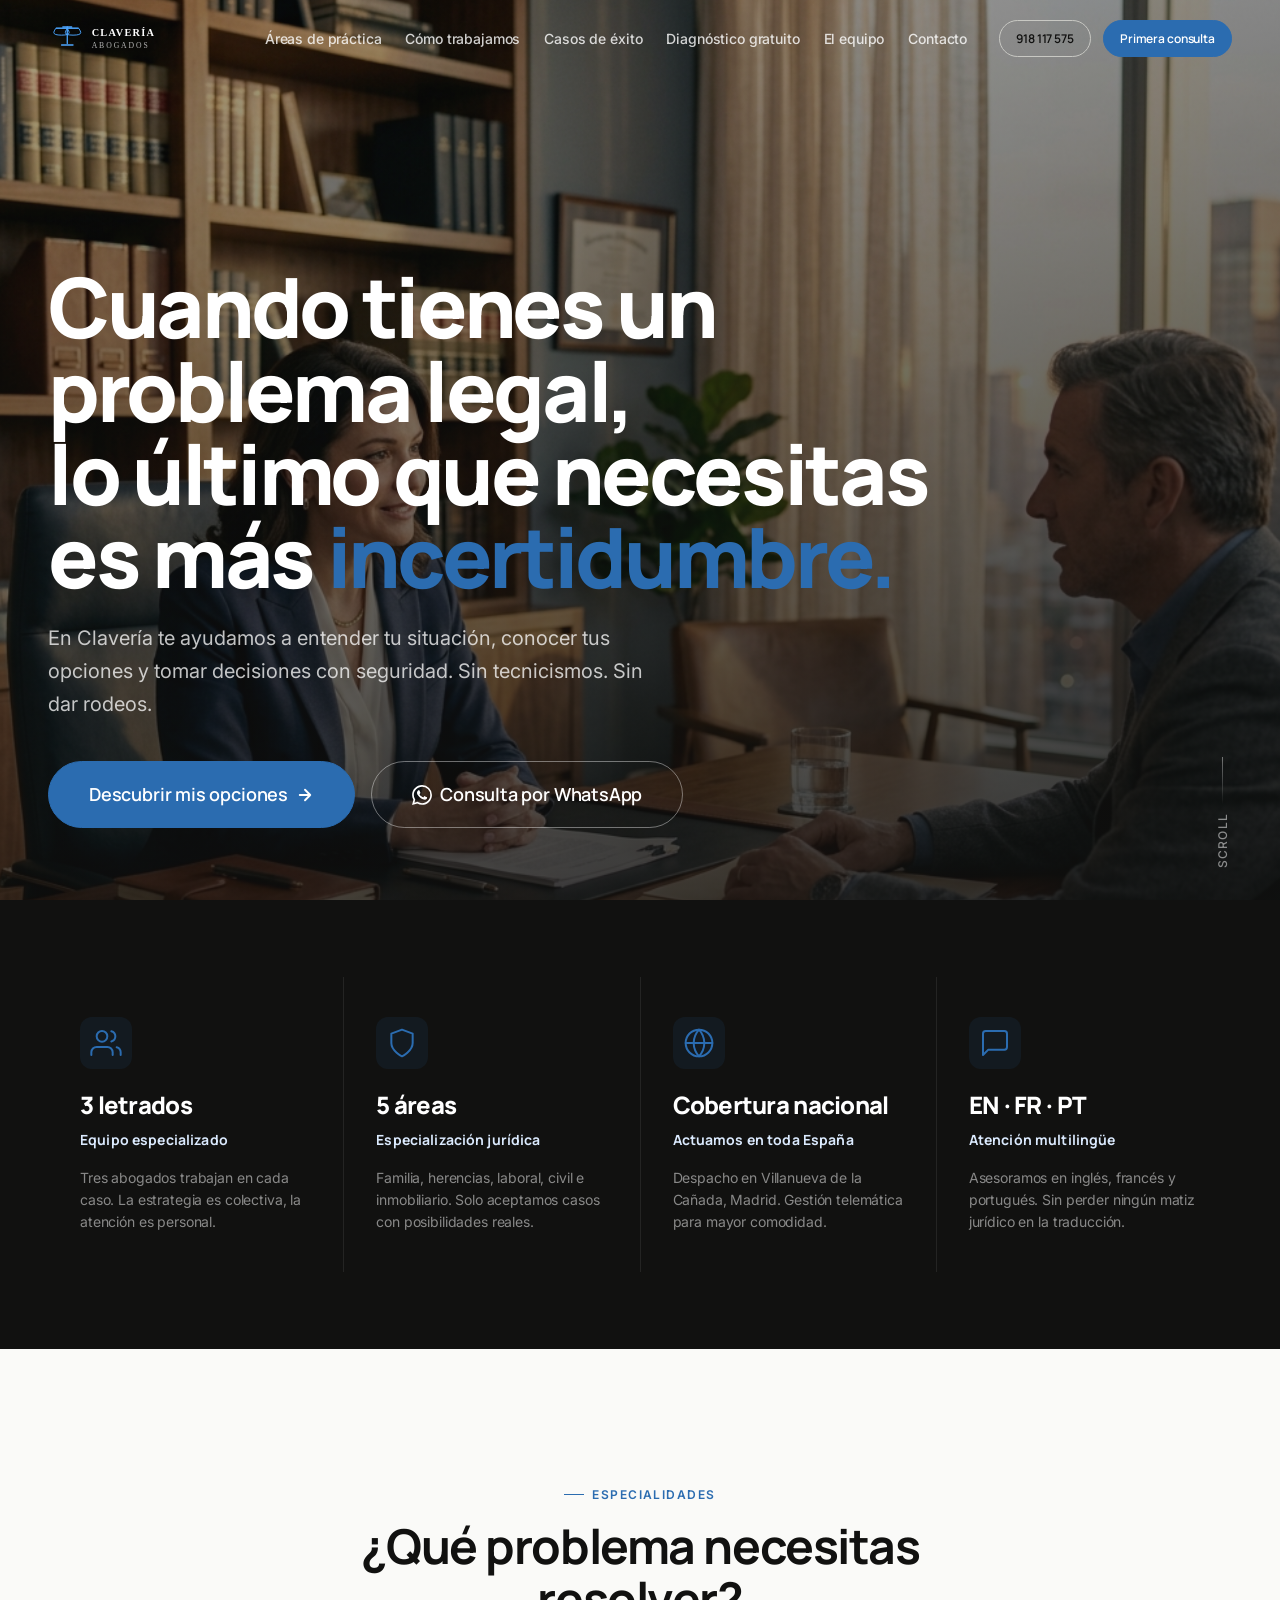
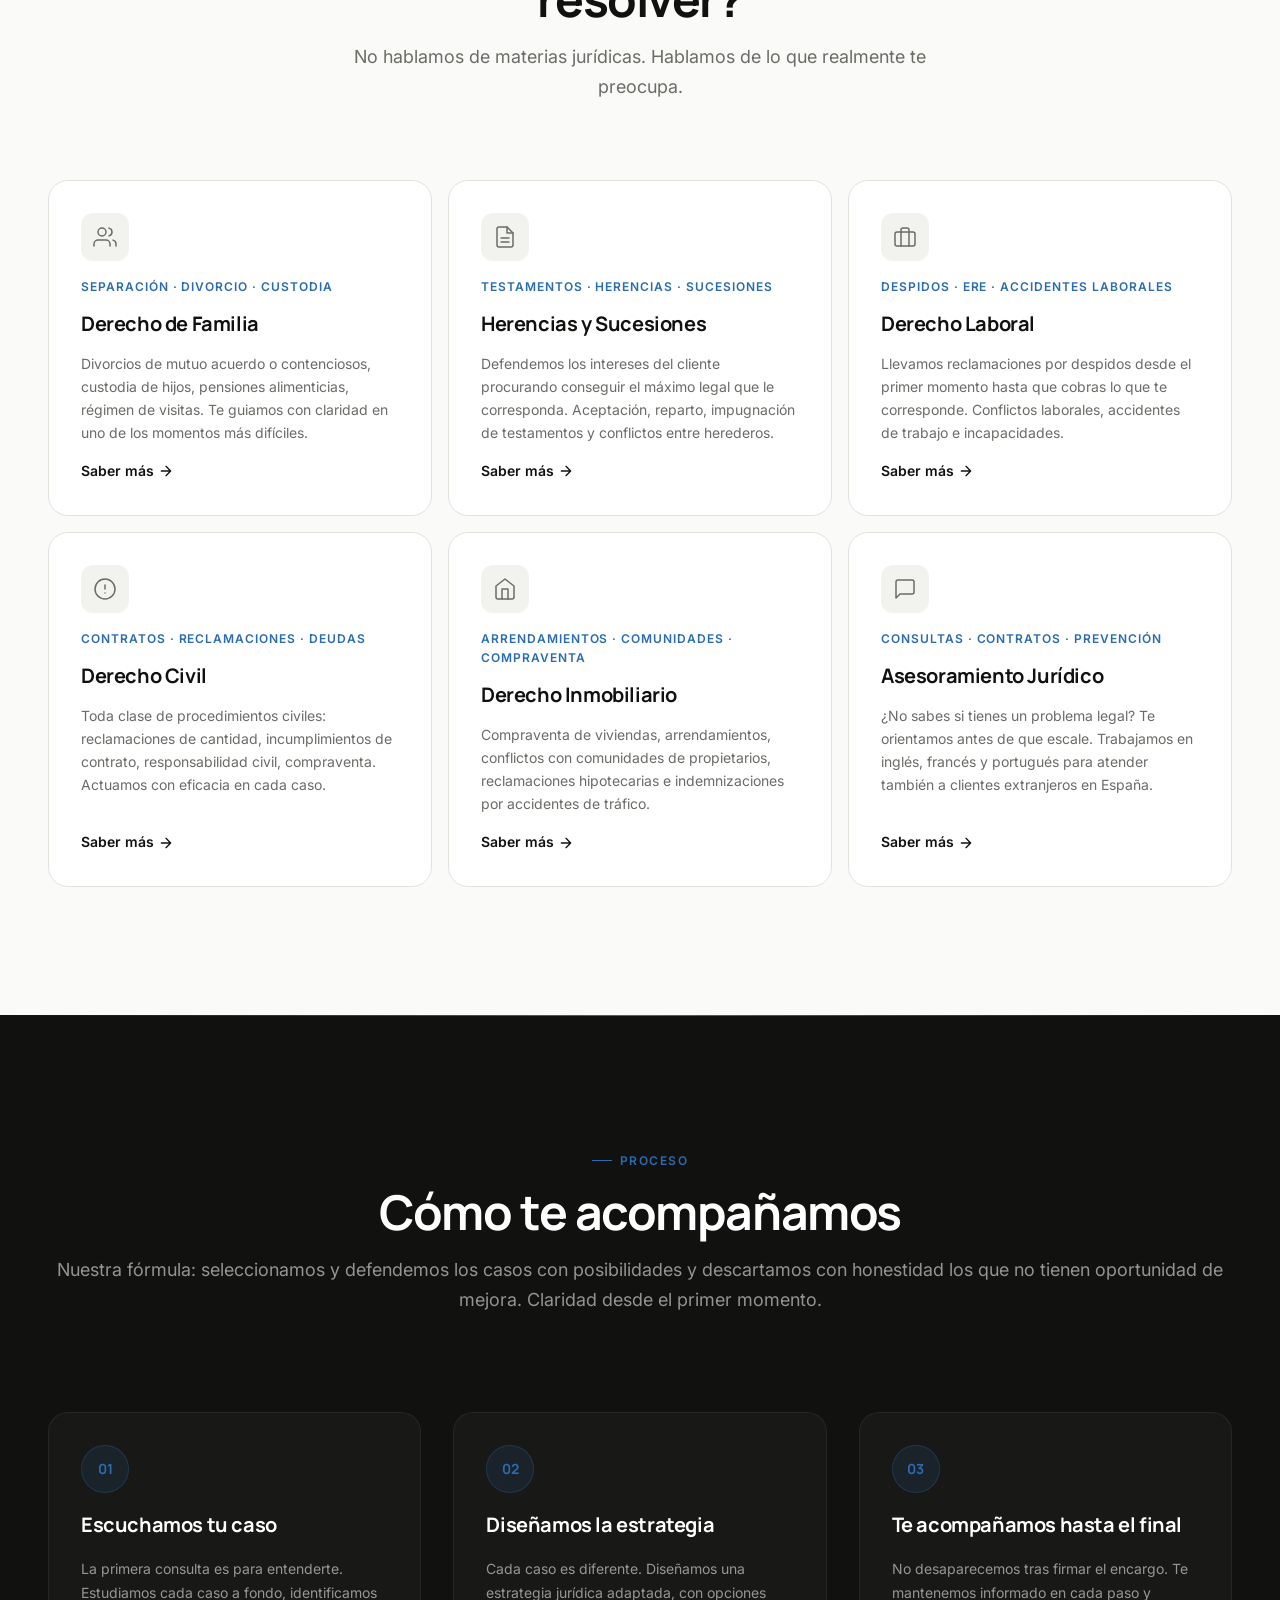
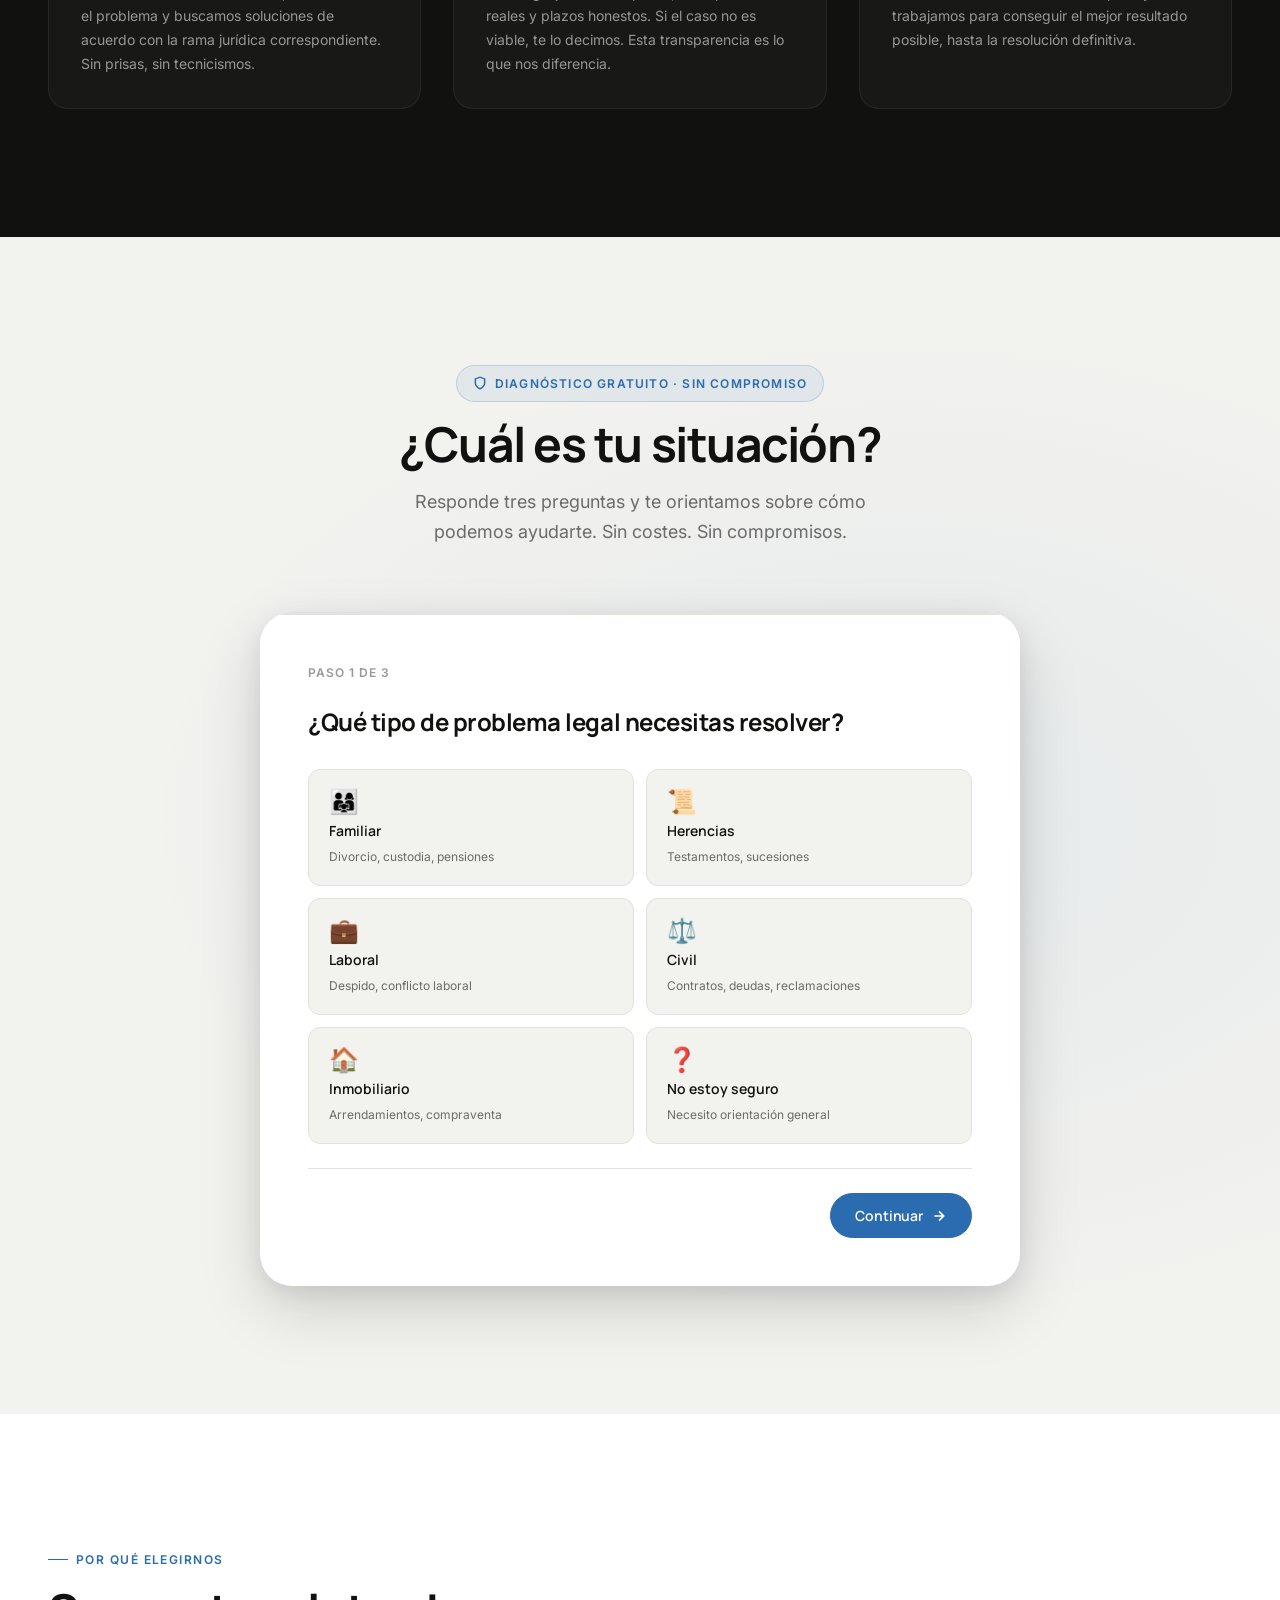
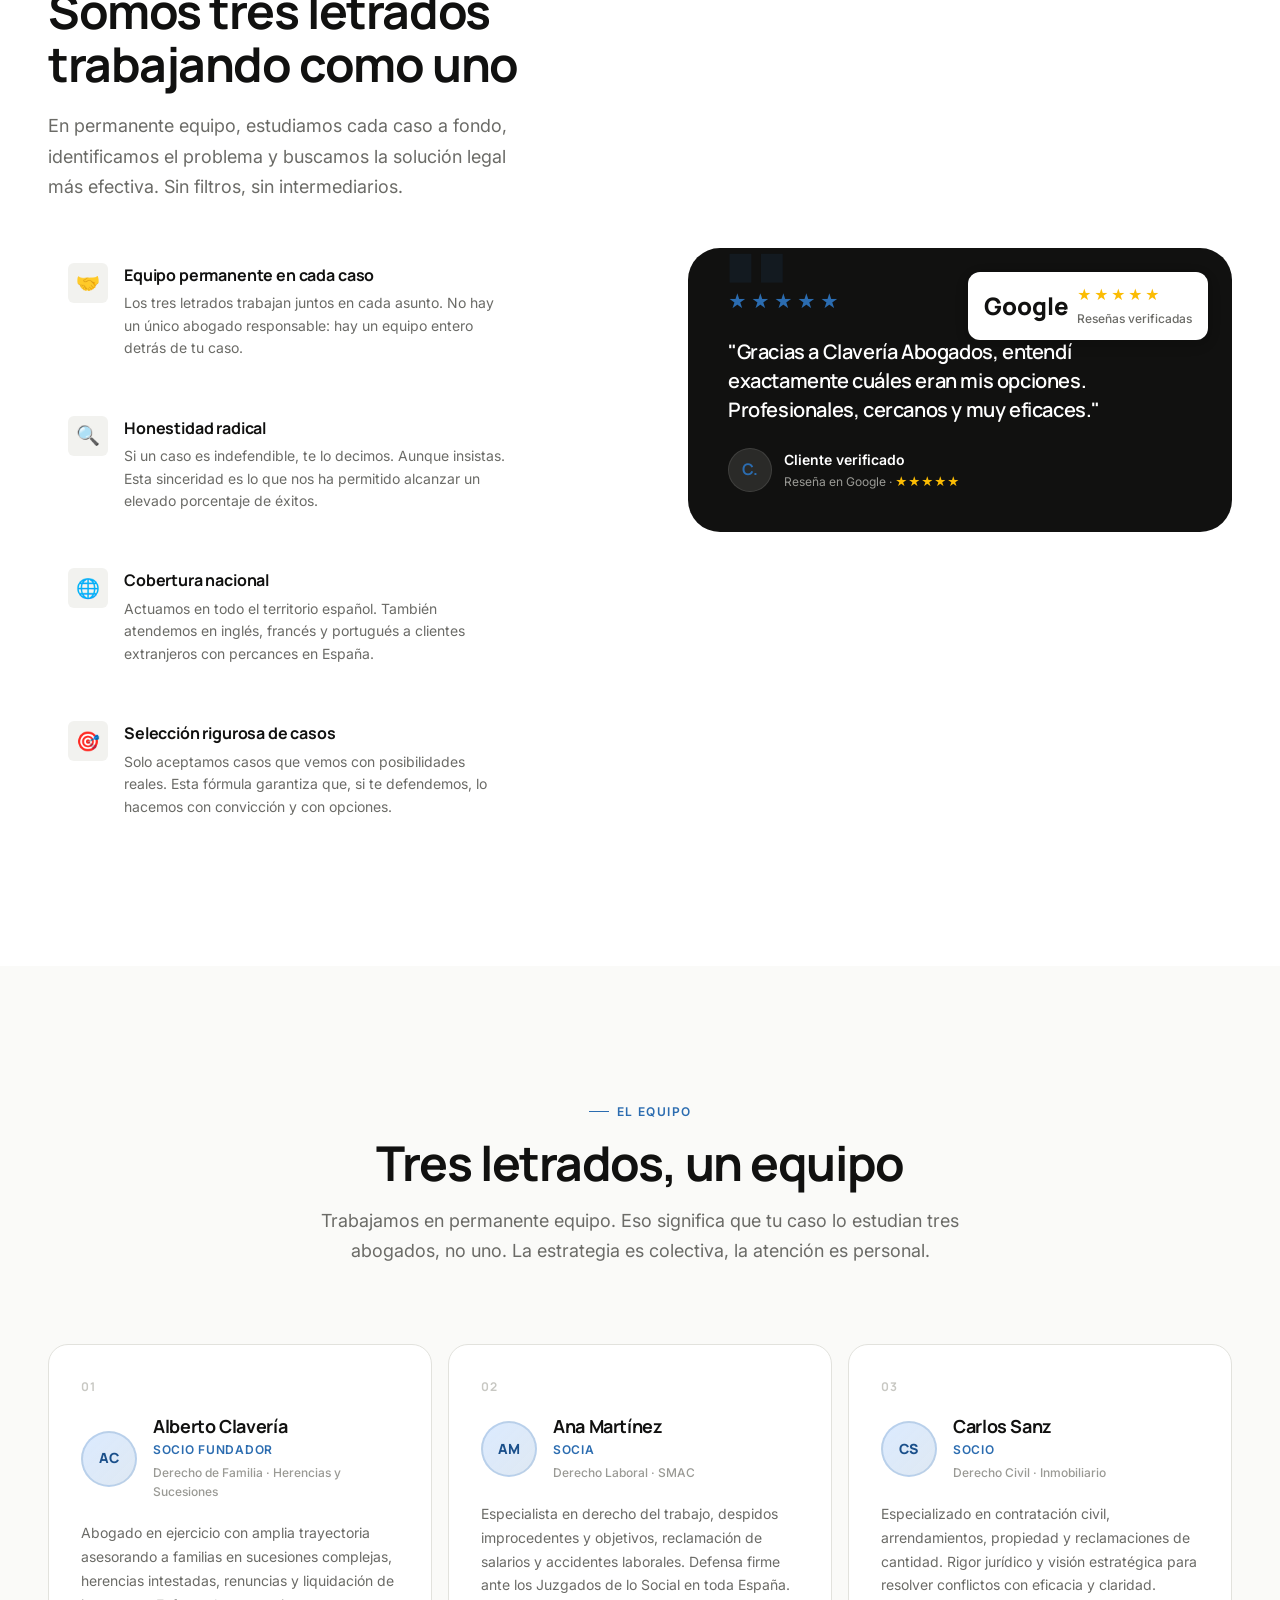
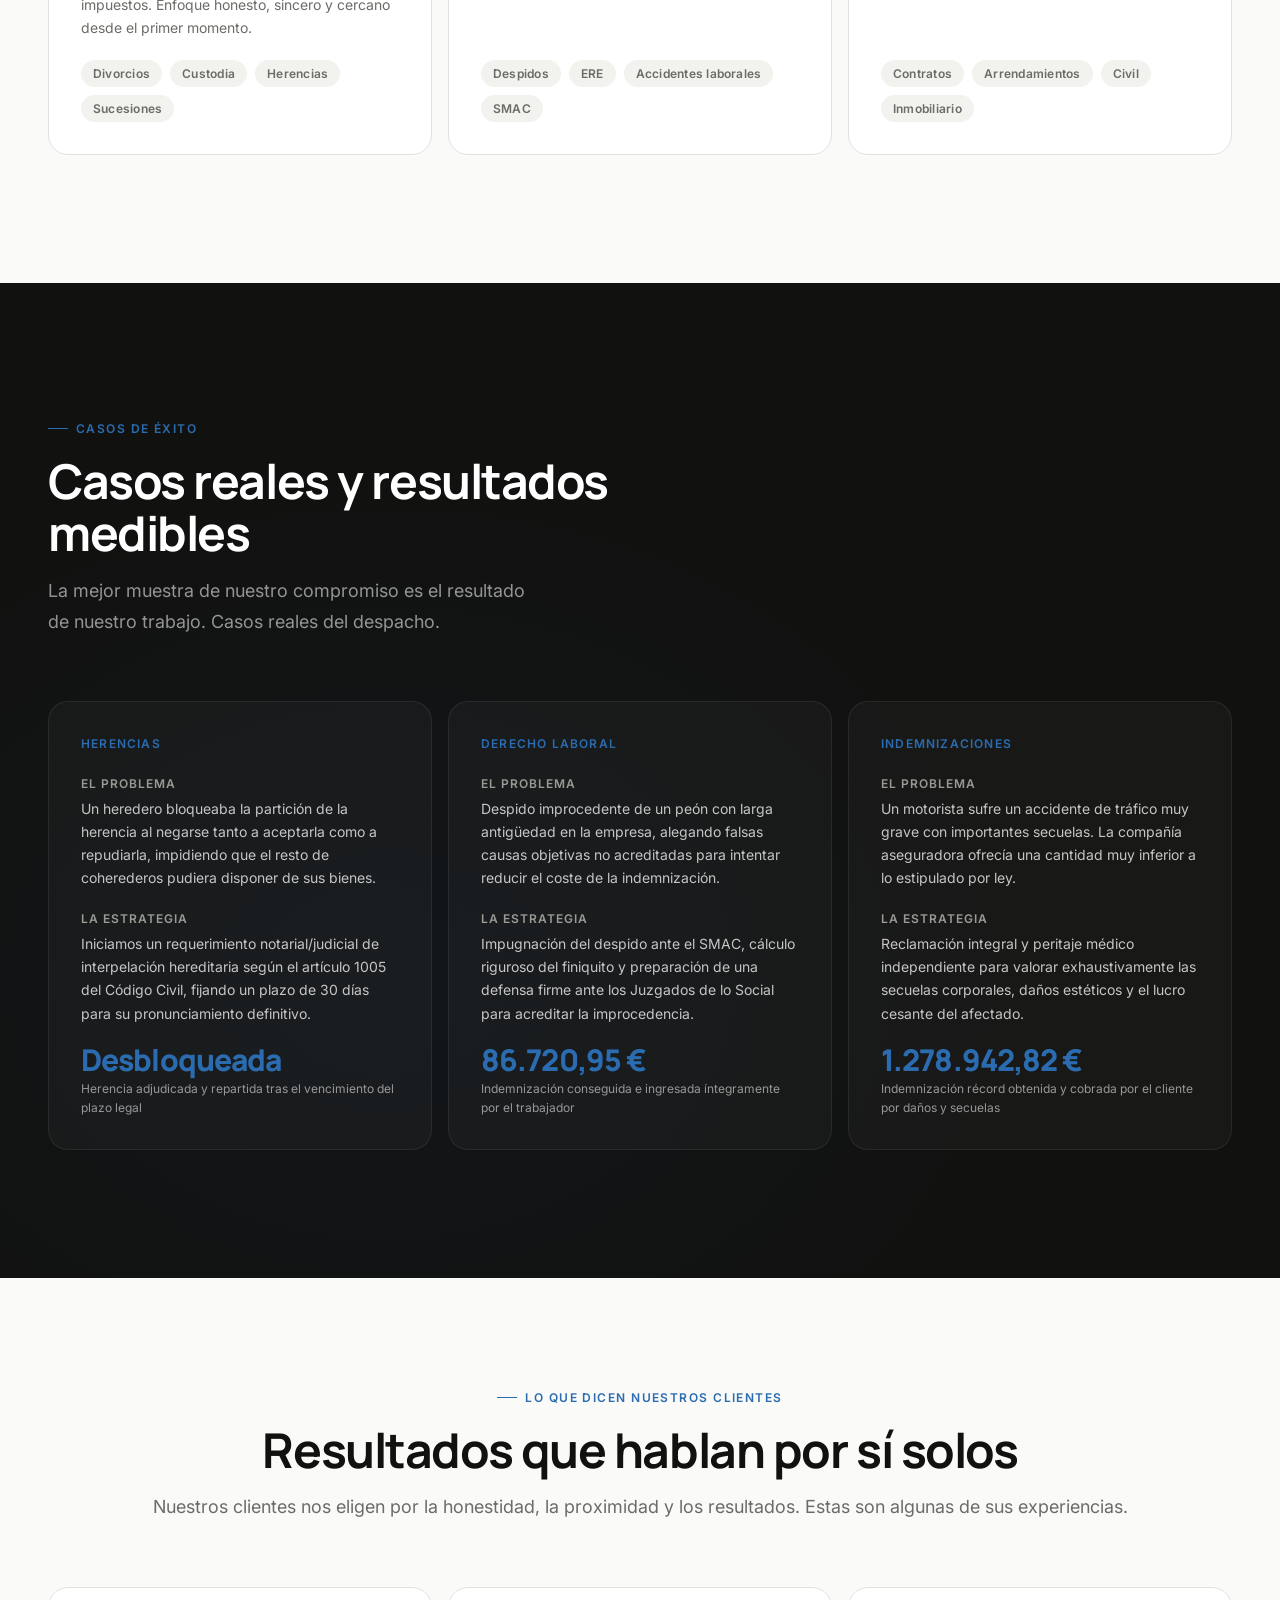
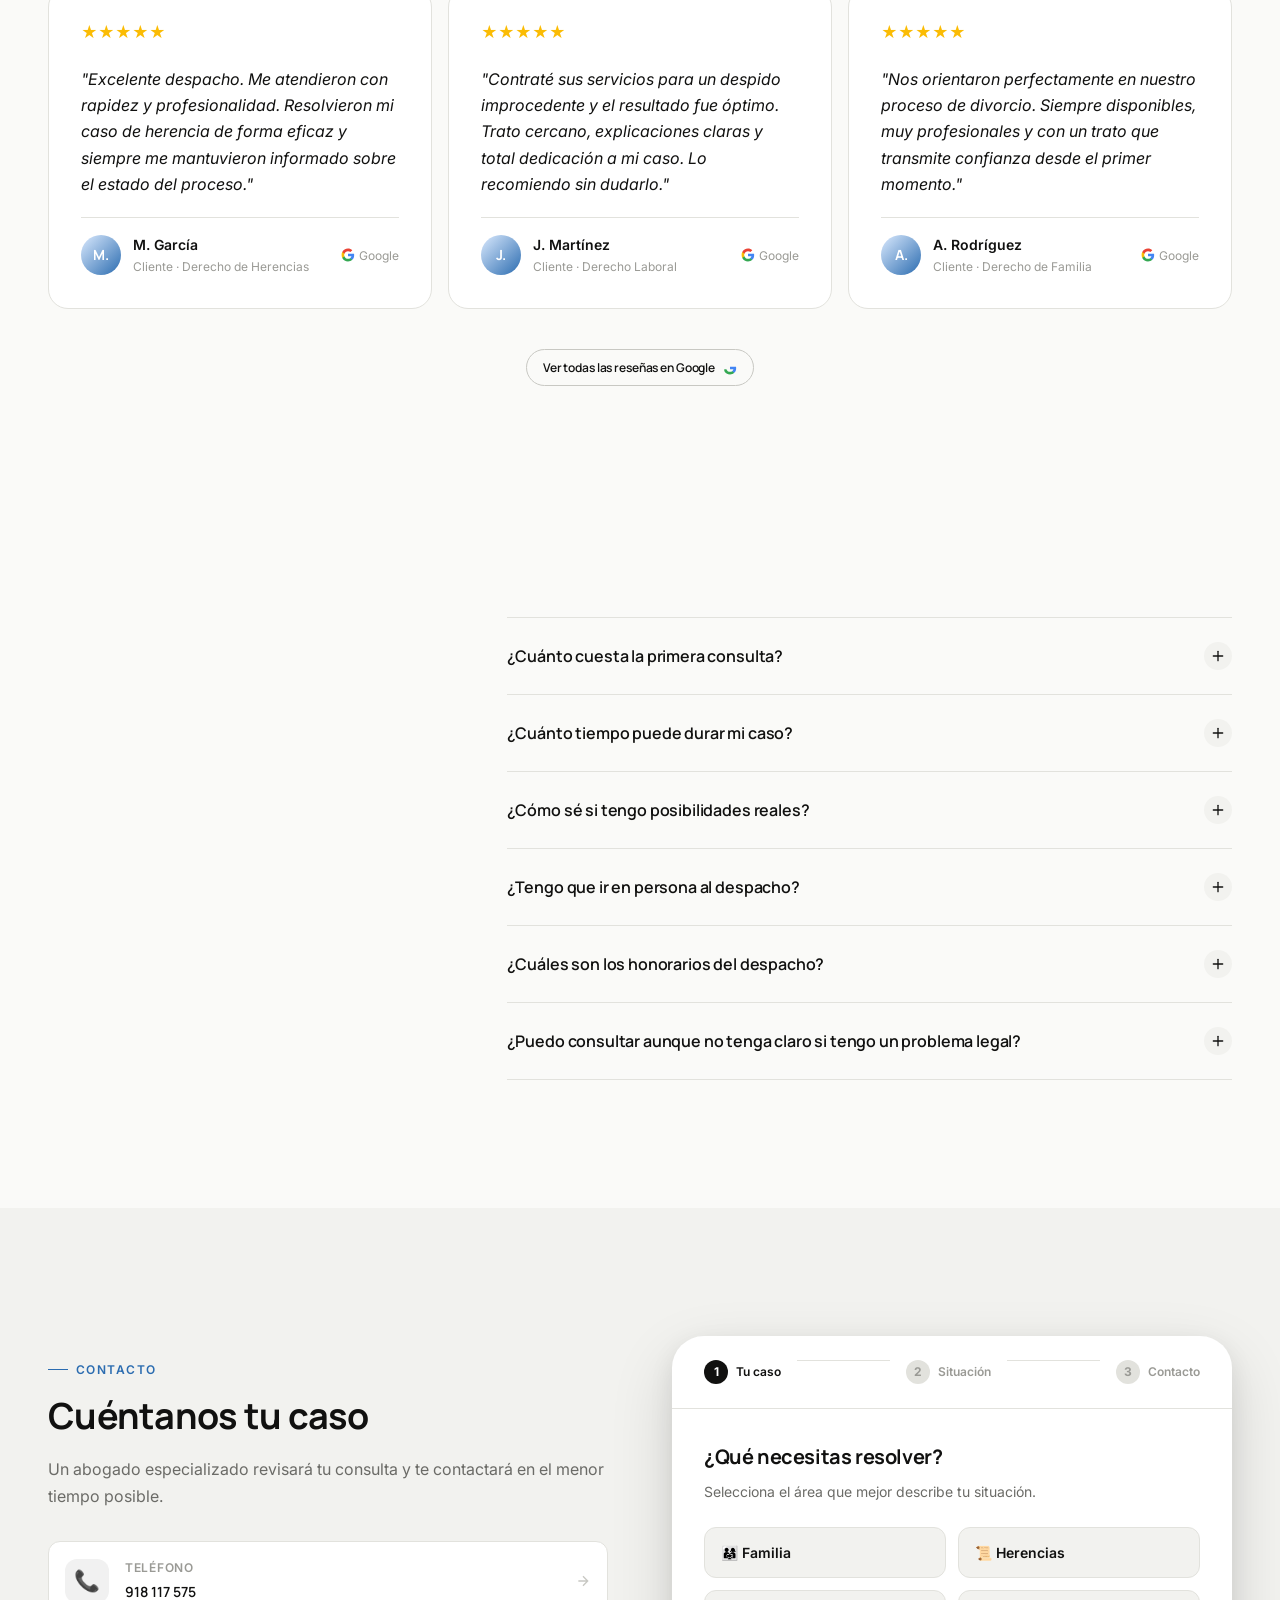
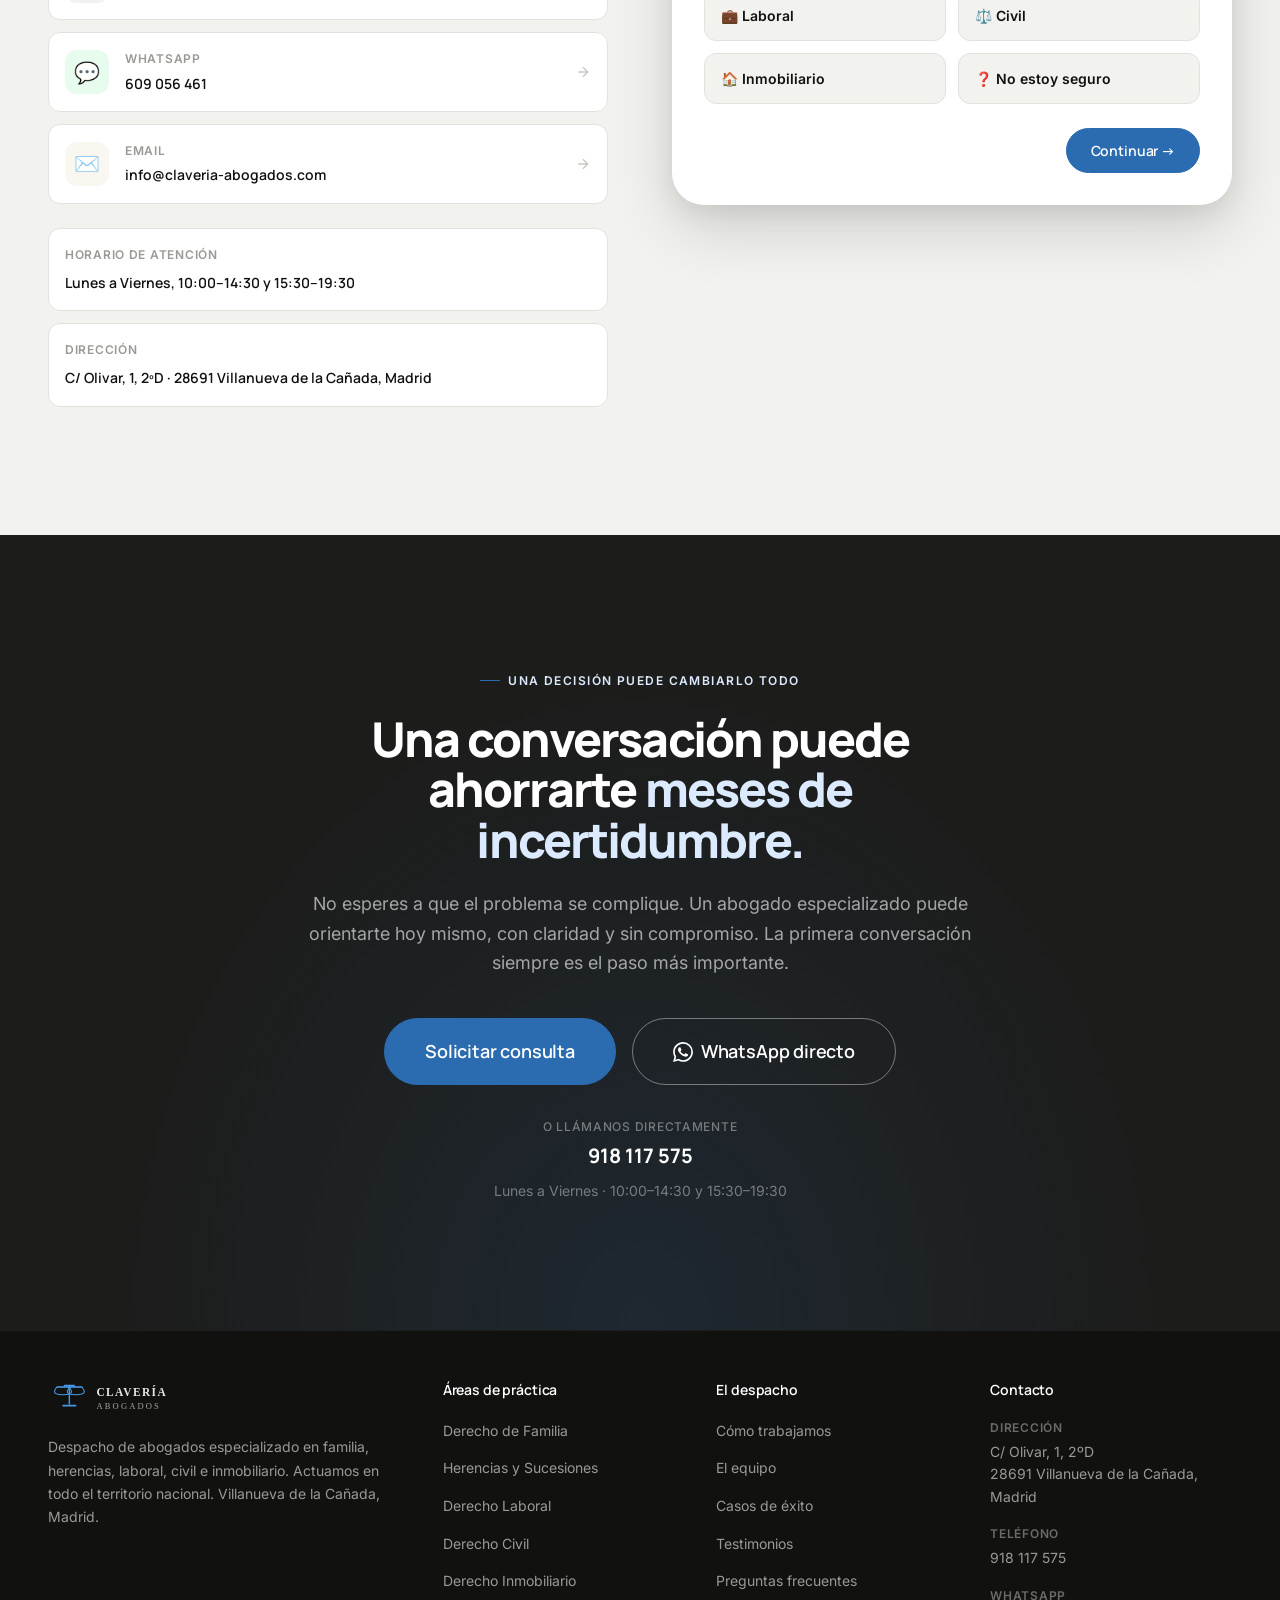
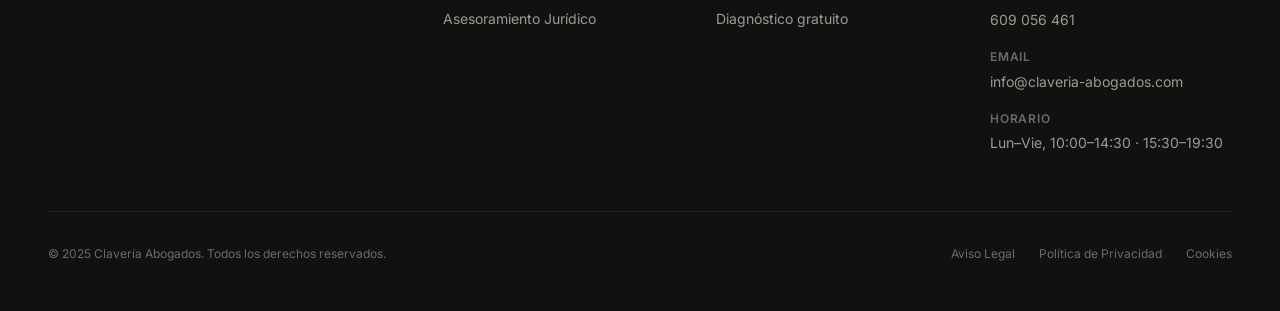
==== commit a08fc789: "Decouple redesign demo from original site with local legal pages and custom review search link" ====
--- a/index.html
+++ b/index.html
@@ -819,7 +819,7 @@
         </div>
 
         <div style="text-align:center; margin-top:var(--space-10);">
-          <a href="https://claveria-abogados.com/" target="_blank" rel="noopener noreferrer"
+          <a href="https://www.google.com/search?sca_esv=78e726973cc987fa&sxsrf=APpeQntuEHvGZ7JoHVc2YUvTRes83eBppQ:1782699345969&q=Claver%C3%ADa+Abogados+Rese%C3%B1as&rflfq=1&num=20&stick=H4sIAAAAAAAAAONgkxI2szQxMjU0sTS3MDQxNDUGYsMNjIyvGKWdcxLLUosOr01UcEzKT09MyS9WCEotTj28MbF4ESs-WQB68zt_VgAAAA&rldimm=6942514978141534151&tbm=lcl&hl=es-ES&sa=X&ved=2ahUKEwjvzIfKsKuVAxWXVKQEHWpYAEEQ9fQKegQINxAG&biw=1536&bih=695&dpr=1.25#lkt=LocalPoiReviews" target="_blank" rel="noopener noreferrer"
              class="btn btn--outline btn--sm" id="google-reviews-link">
             Ver todas las reseñas en Google
             <svg width="14" height="14" viewBox="0 0 24 24"><path fill="#4285F4" d="M22.56 12.25c0-.78-.07-1.53-.2-2.25H12v4.26h5.92c-.26 1.37-1.04 2.53-2.21 3.31v2.77h3.57c2.08-1.92 3.28-4.74 3.28-8.09z"/><path fill="#34A853" d="M12 23c2.97 0 5.46-.98 7.28-2.66l-3.57-2.77c-.98.66-2.23 1.06-3.71 1.06-2.86 0-5.29-1.93-6.16-4.53H2.18v2.84C3.99 20.53 7.7 23 12 23z"/></svg>
@@ -1213,9 +1213,9 @@
       <div class="footer__bottom">
         <p class="footer__copyright">© 2025 Clavería Abogados. Todos los derechos reservados.</p>
         <div class="footer__legal">
-          <a href="https://claveria-abogados.com/aviso-legal/" class="footer__legal-link" target="_blank" rel="noopener">Aviso Legal</a>
-          <a href="https://claveria-abogados.com/politica-de-privacidad/" class="footer__legal-link" target="_blank" rel="noopener">Política de Privacidad</a>
-          <a href="https://claveria-abogados.com/politica-de-cookies/" class="footer__legal-link" target="_blank" rel="noopener">Cookies</a>
+          <a href="legal.html" class="footer__legal-link">Aviso Legal</a>
+          <a href="privacidad.html" class="footer__legal-link">Política de Privacidad</a>
+          <a href="cookies.html" class="footer__legal-link">Cookies</a>
         </div>
       </div>
     </div>
--- a/css/styles.css
+++ b/css/styles.css
@@ -100,6 +100,8 @@
 html {
   scroll-behavior: smooth;
   -webkit-text-size-adjust: 100%;
+  overflow-x: hidden;
+  max-width: 100%;
 }
 
 body {
@@ -111,7 +113,14 @@
   -webkit-font-smoothing: antialiased;
   -moz-osx-font-smoothing: grayscale;
   overflow-x: hidden;
-}
+  max-width: 100%;
+}
+
+main {
+  overflow-x: hidden;
+  width: 100%;
+}
+
 
 img, video {
   max-width: 100%;
@@ -2455,6 +2464,7 @@
   flex-direction: column;
   padding: var(--space-6) var(--container-px);
   overflow-y: auto;
+  overflow-x: hidden;
 }
 
 .mobile-menu.open {
@@ -2731,7 +2741,7 @@
   }
 
   /* Cinematic Entrance Animations for Mobile */
-  .fade-up {
+  .fade-up, .slide-left, .slide-right {
     opacity: 0 !important;
     transform: translateY(24px) scale(0.99) !important;
     filter: blur(4px) !important;
@@ -2741,11 +2751,12 @@
     will-change: transform, opacity, filter;
   }
 
-  .fade-up.is-visible {
+  .fade-up.is-visible, .slide-left.is-visible, .slide-right.is-visible {
     opacity: 1 !important;
     transform: translateY(0) scale(1) !important;
     filter: blur(0) !important;
   }
+
 
   /* Cards Spacing and Breathing Room */
   .area-card, .case-card, .testimonial-card, .team-card--editorial, .process-step {
@@ -3117,3 +3128,87 @@
   color: var(--dark);
   font-family: var(--font-display);
 }
+
+/* ============================================================
+   CONTENT PAGE LAYOUT (Legal, Privacy, Cookies)
+   ============================================================ */
+
+.content-page {
+  padding-top: clamp(6rem, 15vh, 8rem);
+  padding-bottom: clamp(var(--space-16), 8vh, var(--space-24));
+  background-color: var(--bg);
+}
+
+.content-page__header {
+  margin-bottom: var(--space-12);
+  text-align: left;
+}
+
+.content-page__eyebrow {
+  display: inline-block;
+  font-size: var(--text-xs);
+  font-weight: 700;
+  text-transform: uppercase;
+  letter-spacing: 0.1em;
+  color: var(--accent);
+  margin-bottom: var(--space-3);
+}
+
+.content-page__title {
+  font-family: var(--font-display);
+  font-size: clamp(var(--text-3xl), 5vw, var(--text-5xl));
+  font-weight: 800;
+  color: var(--dark);
+  letter-spacing: -0.03em;
+  line-height: 1.1;
+  margin-bottom: var(--space-4);
+}
+
+.content-page__subtitle {
+  font-size: var(--text-lg);
+  color: var(--gray-600);
+  max-width: 680px;
+}
+
+.content-page__body {
+  max-width: 800px;
+  margin: 0;
+  color: var(--gray-600);
+  line-height: 1.75;
+}
+
+.content-page__body h2 {
+  font-family: var(--font-display);
+  font-size: var(--text-2xl);
+  font-weight: 700;
+  color: var(--dark);
+  margin-top: var(--space-10);
+  margin-bottom: var(--space-4);
+  letter-spacing: -0.02em;
+}
+
+.content-page__body p {
+  margin-bottom: var(--space-5);
+}
+
+.content-page__body ul {
+  list-style: disc;
+  margin-left: var(--space-6);
+  margin-bottom: var(--space-6);
+}
+
+.content-page__body li {
+  margin-bottom: var(--space-2);
+}
+
+.content-page__note {
+  background: var(--gray-100);
+  border-left: 4px solid var(--accent);
+  padding: var(--space-5) var(--space-6);
+  border-radius: 0 var(--radius-md) var(--radius-md) 0;
+  margin-block: var(--space-8);
+  font-size: var(--text-sm);
+  color: var(--dark);
+  font-weight: 500;
+}
+
